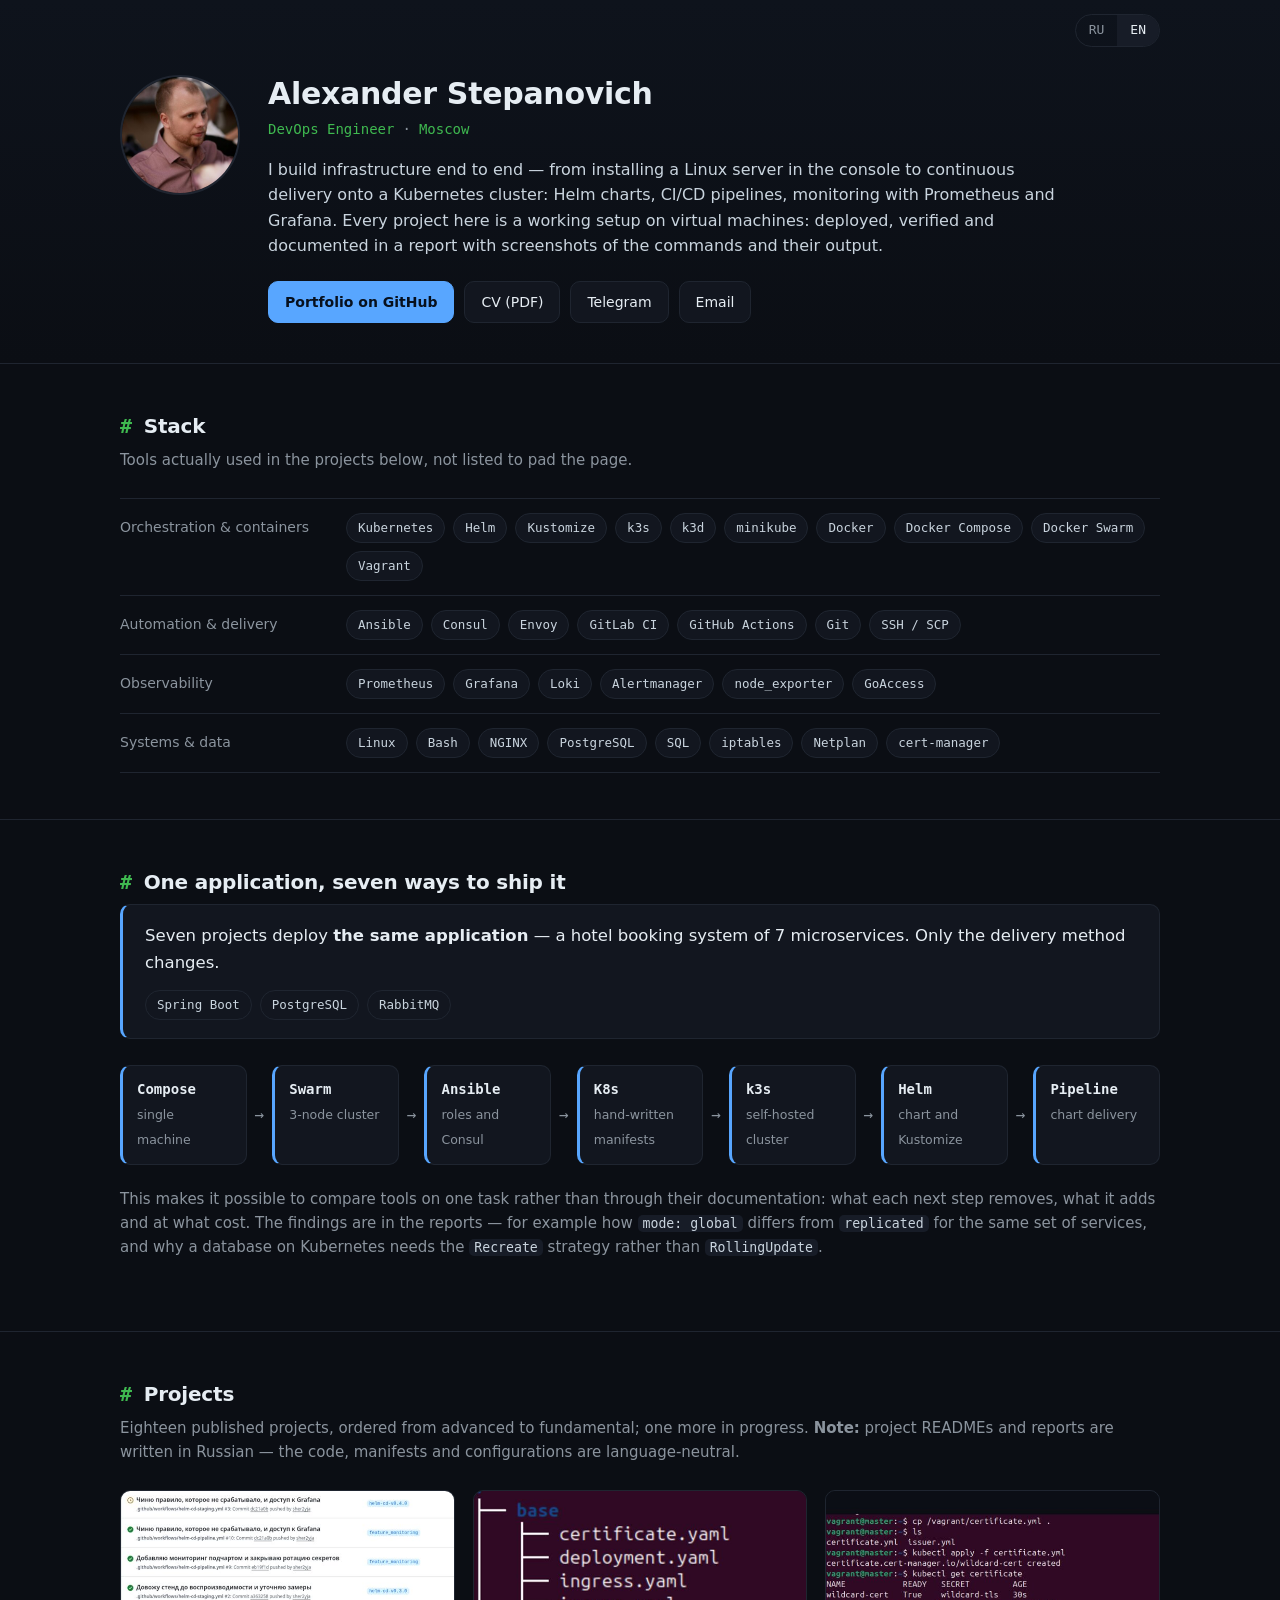
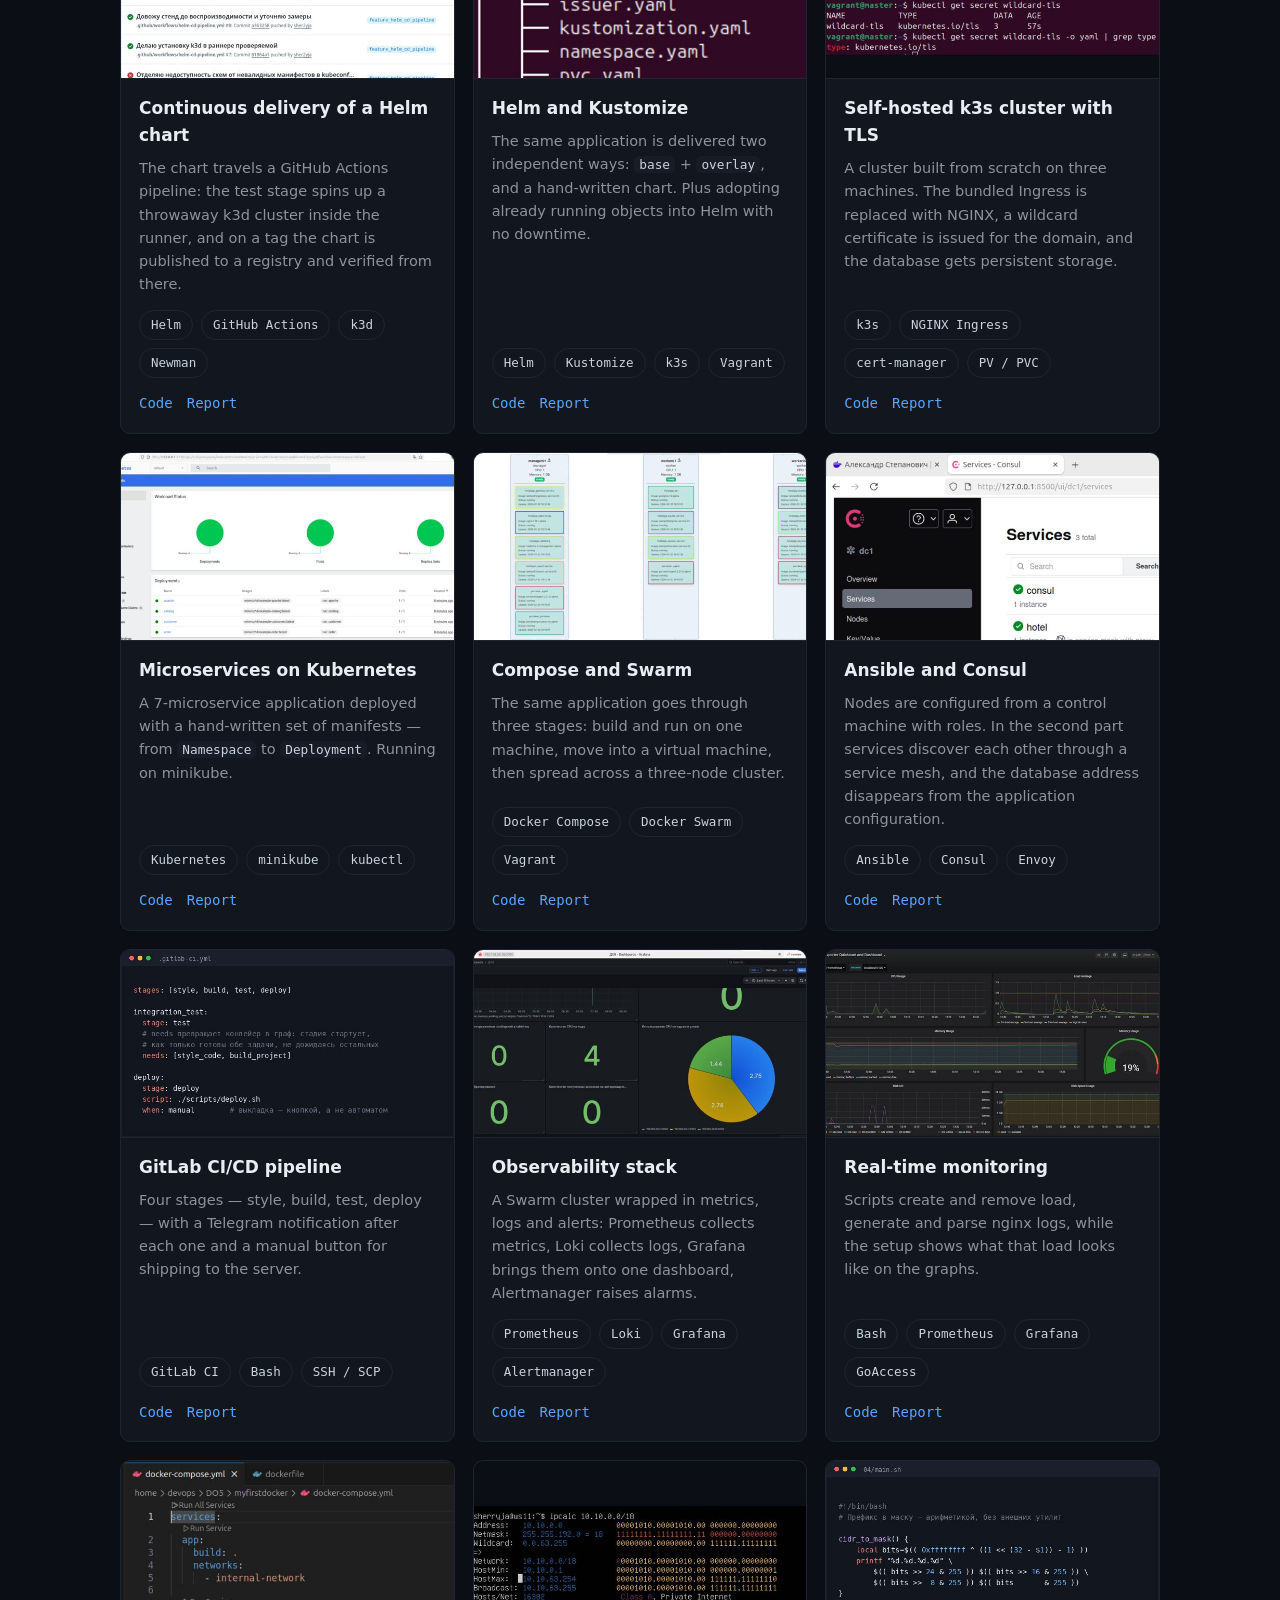
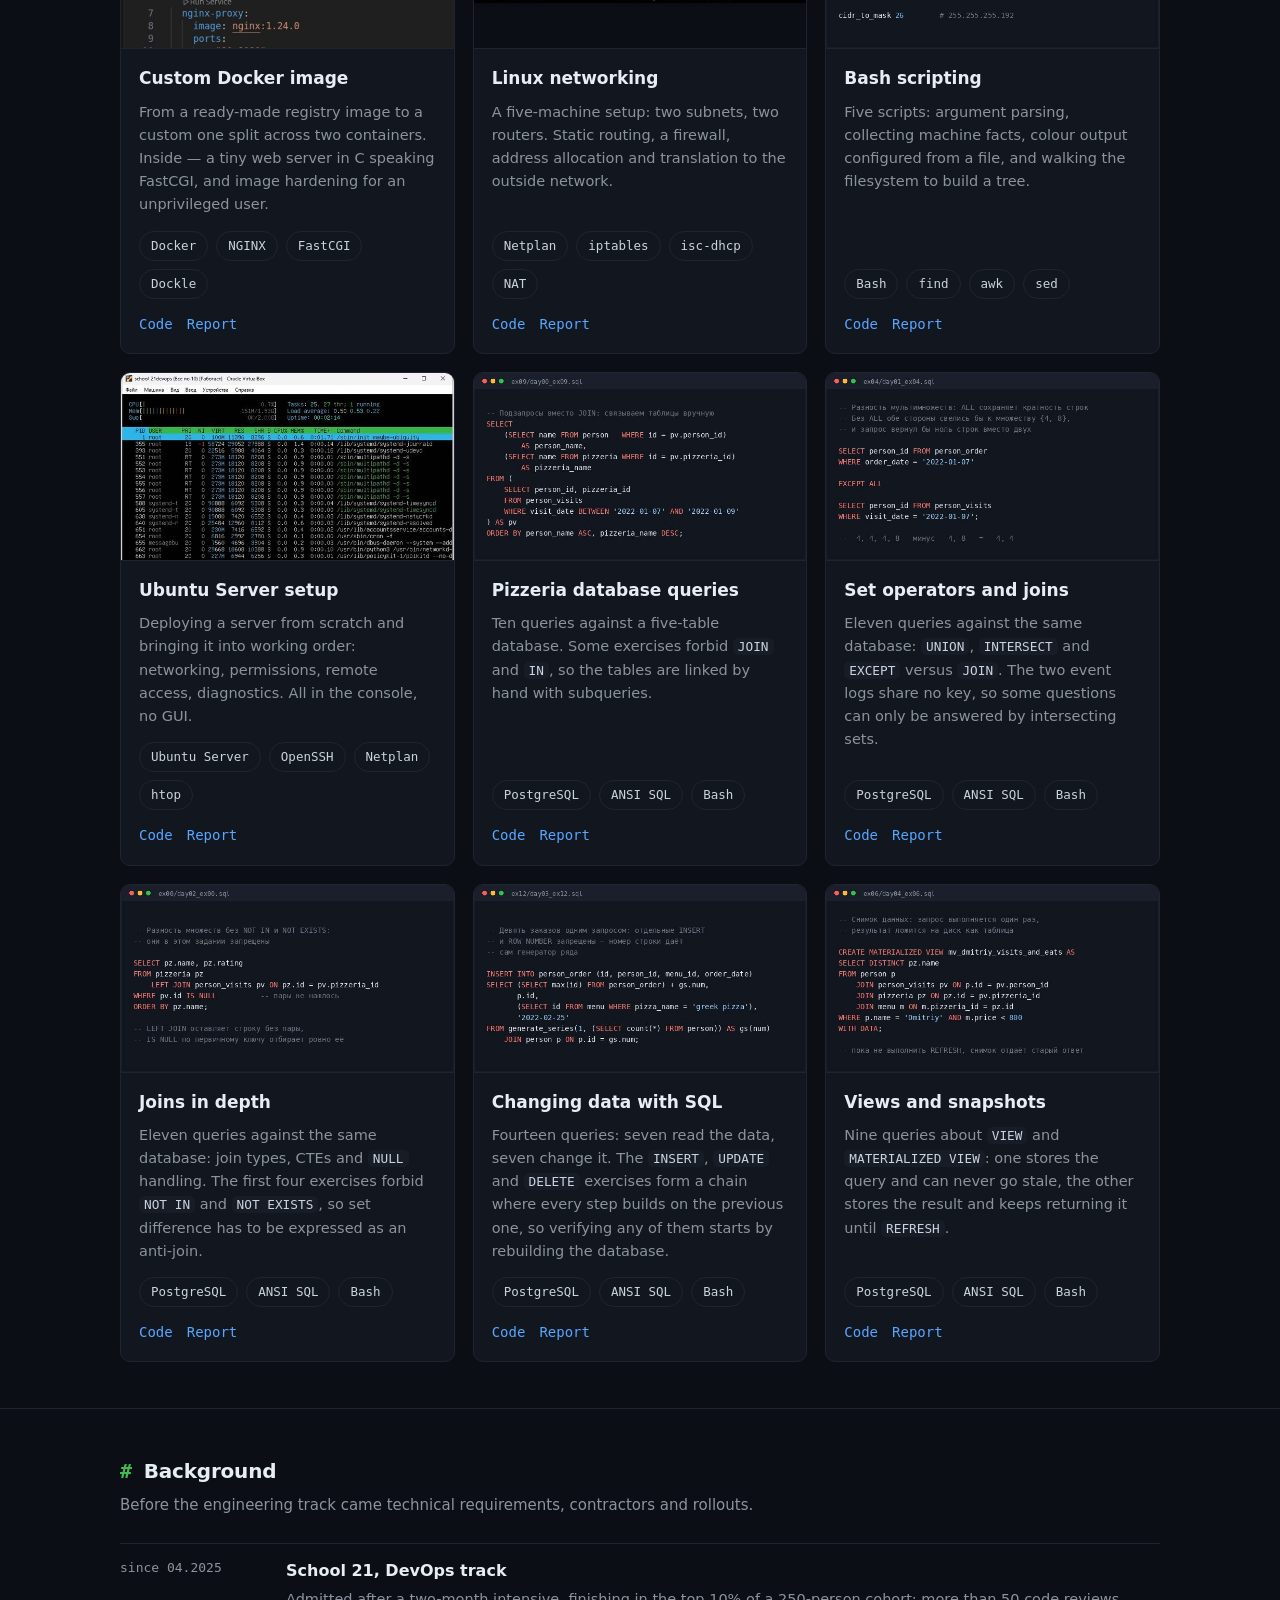
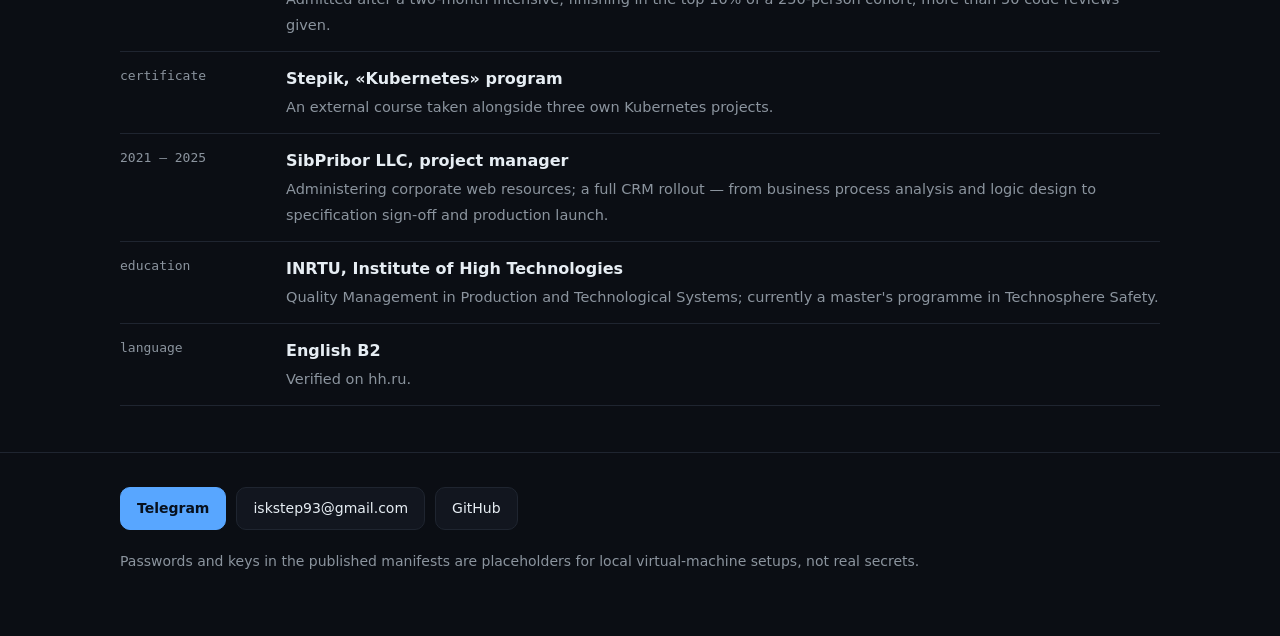
==== en/index.html @ 21ec024b "Привожу сайт в соответствие с портфолио: восемнадцатый проект и пересобранное резюме" ====
<!DOCTYPE html>
<html lang="en">
<head>
<meta charset="utf-8">
<meta name="viewport" content="width=device-width, initial-scale=1">
<title>Alexander Stepanovich — DevOps Engineer</title>
<meta name="description" content="DevOps portfolio: Kubernetes, Helm, Ansible, Docker, CI/CD and monitoring. Eighteen projects with reports and working configurations.">
<meta property="og:title" content="Alexander Stepanovich — DevOps Engineer">
<meta property="og:description" content="DevOps portfolio: Kubernetes, Helm, Ansible, Docker, CI/CD and monitoring.">
<meta property="og:image" content="https://sher2yja.github.io/assets/photo.jpg">
<meta property="og:url" content="https://sher2yja.github.io/en/">
<meta property="og:type" content="profile">
<link rel="icon" href="data:image/svg+xml,%3Csvg xmlns='http://www.w3.org/2000/svg' viewBox='0 0 32 32'%3E%3Crect width='32' height='32' rx='7' fill='%230b0e14'/%3E%3Ctext x='16' y='23' font-family='monospace' font-size='19' fill='%233fb950' text-anchor='middle'%3E%24%3C/text%3E%3C/svg%3E">
<link rel="stylesheet" href="../assets/style.css">
</head>
<body>

<header class="top">
  <div class="wrap">
    <div class="top-bar">
      <nav class="lang"><a href="../">RU</a><span class="on">EN</span></nav>
    </div>
    <div class="hero">
      <img class="avatar" src="../assets/photo.jpg" alt="Alexander Stepanovich" width="120" height="120">
      <div>
        <h1>Alexander Stepanovich</h1>
        <p class="role">DevOps Engineer<span class="dot">·</span>Moscow</p>
        <p class="lead">
          I build infrastructure end to end — from installing a Linux server
          in the console to continuous delivery onto a Kubernetes cluster: Helm
          charts, CI/CD pipelines, monitoring with Prometheus and Grafana. Every
          project here is a working setup on virtual machines: deployed, verified
          and documented in a report with screenshots of the commands and their output.
        </p>
        <div class="actions">
          <a class="btn btn-primary" href="https://github.com/sher2yja/portfolio">Portfolio on GitHub</a>
          <a class="btn" href="../assets/cv/Stepanovich_Alexander_CV.pdf">CV (PDF)</a>
          <a class="btn" href="https://t.me/Alexander_Stepanovich">Telegram</a>
          <a class="btn" href="mailto:iskstep93@gmail.com">Email</a>
        </div>
      </div>
    </div>
  </div>
</header>

<main>

<section id="stack">
  <div class="wrap">
    <h2>Stack</h2>
    <p class="sub">Tools actually used in the projects below, not listed to pad the page.</p>

    <div class="stack-row">
      <div class="stack-name">Orchestration &amp; containers</div>
      <div class="chips">
        <span class="chip">Kubernetes</span><span class="chip">Helm</span><span class="chip">Kustomize</span>
        <span class="chip">k3s</span><span class="chip">k3d</span><span class="chip">minikube</span><span class="chip">Docker</span>
        <span class="chip">Docker Compose</span><span class="chip">Docker Swarm</span><span class="chip">Vagrant</span>
      </div>
    </div>
    <div class="stack-row">
      <div class="stack-name">Automation &amp; delivery</div>
      <div class="chips">
        <span class="chip">Ansible</span><span class="chip">Consul</span><span class="chip">Envoy</span>
        <span class="chip">GitLab CI</span><span class="chip">GitHub Actions</span><span class="chip">Git</span><span class="chip">SSH / SCP</span>
      </div>
    </div>
    <div class="stack-row">
      <div class="stack-name">Observability</div>
      <div class="chips">
        <span class="chip">Prometheus</span><span class="chip">Grafana</span><span class="chip">Loki</span>
        <span class="chip">Alertmanager</span><span class="chip">node_exporter</span><span class="chip">GoAccess</span>
      </div>
    </div>
    <div class="stack-row">
      <div class="stack-name">Systems &amp; data</div>
      <div class="chips">
        <span class="chip">Linux</span><span class="chip">Bash</span><span class="chip">NGINX</span>
        <span class="chip">PostgreSQL</span><span class="chip">SQL</span><span class="chip">iptables</span>
        <span class="chip">Netplan</span><span class="chip">cert-manager</span>
      </div>
    </div>
  </div>
</section>

<section id="chain">
  <div class="wrap">
    <h2>One application, seven ways to ship it</h2>
    <div class="callout">
      <p>
        Seven projects deploy <strong>the same application</strong> — a hotel
        booking system of 7 microservices. Only the delivery method changes.
      </p>
      <div class="chips">
        <span class="chip">Spring Boot</span><span class="chip">PostgreSQL</span><span class="chip">RabbitMQ</span>
      </div>
    </div>

    <div class="chain">
      <div class="step"><b>Compose</b><span>single machine</span></div>
      <div class="arrow">→</div>
      <div class="step"><b>Swarm</b><span>3-node cluster</span></div>
      <div class="arrow">→</div>
      <div class="step"><b>Ansible</b><span>roles and Consul</span></div>
      <div class="arrow">→</div>
      <div class="step"><b>K8s</b><span>hand-written manifests</span></div>
      <div class="arrow">→</div>
      <div class="step"><b>k3s</b><span>self-hosted cluster</span></div>
      <div class="arrow">→</div>
      <div class="step"><b>Helm</b><span>chart and Kustomize</span></div>
      <div class="arrow">→</div>
      <div class="step"><b>Pipeline</b><span>chart delivery</span></div>
    </div>

    <p class="sub">
      This makes it possible to compare tools on one task rather than through
      their documentation: what each next step removes, what it adds and at what
      cost. The findings are in the reports — for example how <code>mode: global</code>
      differs from <code>replicated</code> for the same set of services, and why
      a database on Kubernetes needs the <code>Recreate</code> strategy rather
      than <code>RollingUpdate</code>.
    </p>
  </div>
</section>

<section id="projects">
  <div class="wrap">
    <h2>Projects</h2>
    <p class="sub">
      Eighteen published projects, ordered from advanced to fundamental; one more
      in progress. <strong>Note:</strong> project READMEs and reports are written
      in Russian — the code, manifests and configurations are language-neutral.
    </p>

    <div class="grid">

      <article class="card">
        <img src="../assets/covers/helm-cd-pipeline.jpg" alt="Pipeline runs in GitHub Actions" loading="lazy" width="640" height="360">
        <div class="card-body">
          <h3>Continuous delivery of a Helm chart</h3>
          <p>The chart travels a GitHub Actions pipeline: the test stage spins up a throwaway k3d cluster inside the runner, and on a tag the chart is published to a registry and verified from there.</p>
          <div class="chips"><span class="chip">Helm</span><span class="chip">GitHub Actions</span><span class="chip">k3d</span><span class="chip">Newman</span></div>
          <div class="links">
            <a href="https://github.com/sher2yja/portfolio/tree/main/devops_projects/helm-cd-pipeline">Code</a>
            <a href="https://github.com/sher2yja/portfolio/blob/main/devops_projects/helm-cd-pipeline/main_report.md">Report</a>
          </div>
        </div>
      </article>

      <article class="card">
        <img src="../assets/covers/helm-kustomize-deploy.jpg" alt="Manifest tree of base and overlays" loading="lazy" width="640" height="360">
        <div class="card-body">
          <h3>Helm and Kustomize</h3>
          <p>The same application is delivered two independent ways: <code>base</code> + <code>overlay</code>, and a hand-written chart. Plus adopting already running objects into Helm with no downtime.</p>
          <div class="chips"><span class="chip">Helm</span><span class="chip">Kustomize</span><span class="chip">k3s</span><span class="chip">Vagrant</span></div>
          <div class="links">
            <a href="https://github.com/sher2yja/portfolio/tree/main/devops_projects/helm-kustomize-deploy">Code</a>
            <a href="https://github.com/sher2yja/portfolio/blob/main/devops_projects/helm-kustomize-deploy/main_report.md">Report</a>
          </div>
        </div>
      </article>

      <article class="card">
        <img src="../assets/covers/k3s-cluster-tls.jpg" alt="Issuing a wildcard certificate with cert-manager" loading="lazy" width="640" height="360">
        <div class="card-body">
          <h3>Self-hosted k3s cluster with TLS</h3>
          <p>A cluster built from scratch on three machines. The bundled Ingress is replaced with NGINX, a wildcard certificate is issued for the domain, and the database gets persistent storage.</p>
          <div class="chips"><span class="chip">k3s</span><span class="chip">NGINX Ingress</span><span class="chip">cert-manager</span><span class="chip">PV / PVC</span></div>
          <div class="links">
            <a href="https://github.com/sher2yja/portfolio/tree/main/devops_projects/k3s-cluster-tls">Code</a>
            <a href="https://github.com/sher2yja/portfolio/blob/main/devops_projects/k3s-cluster-tls/main_report.md">Report</a>
          </div>
        </div>
      </article>

      <article class="card">
        <img src="../assets/covers/k8s-microservices.jpg" alt="Kubernetes dashboard with deployments and pods" loading="lazy" width="640" height="360">
        <div class="card-body">
          <h3>Microservices on Kubernetes</h3>
          <p>A 7-microservice application deployed with a hand-written set of manifests — from <code>Namespace</code> to <code>Deployment</code>. Running on minikube.</p>
          <div class="chips"><span class="chip">Kubernetes</span><span class="chip">minikube</span><span class="chip">kubectl</span></div>
          <div class="links">
            <a href="https://github.com/sher2yja/portfolio/tree/main/devops_projects/k8s-microservices">Code</a>
            <a href="https://github.com/sher2yja/portfolio/blob/main/devops_projects/k8s-microservices/main_report.md">Report</a>
          </div>
        </div>
      </article>

      <article class="card">
        <img src="../assets/covers/swarm-orchestration.jpg" alt="Services spread across Swarm cluster nodes" loading="lazy" width="640" height="360">
        <div class="card-body">
          <h3>Compose and Swarm</h3>
          <p>The same application goes through three stages: build and run on one machine, move into a virtual machine, then spread across a three-node cluster.</p>
          <div class="chips"><span class="chip">Docker Compose</span><span class="chip">Docker Swarm</span><span class="chip">Vagrant</span></div>
          <div class="links">
            <a href="https://github.com/sher2yja/portfolio/tree/main/devops_projects/swarm-orchestration">Code</a>
            <a href="https://github.com/sher2yja/portfolio/blob/main/devops_projects/swarm-orchestration/main_report.md">Report</a>
          </div>
        </div>
      </article>

      <article class="card">
        <img src="../assets/covers/ansible-consul-iac.jpg" alt="Service list in the Consul UI" loading="lazy" width="640" height="360">
        <div class="card-body">
          <h3>Ansible and Consul</h3>
          <p>Nodes are configured from a control machine with roles. In the second part services discover each other through a service mesh, and the database address disappears from the application configuration.</p>
          <div class="chips"><span class="chip">Ansible</span><span class="chip">Consul</span><span class="chip">Envoy</span></div>
          <div class="links">
            <a href="https://github.com/sher2yja/portfolio/tree/main/devops_projects/ansible-consul-iac">Code</a>
            <a href="https://github.com/sher2yja/portfolio/blob/main/devops_projects/ansible-consul-iac/main_report.md">Report</a>
          </div>
        </div>
      </article>

      <article class="card">
        <img src="../assets/covers/gitlab-cicd-pipeline.jpg" alt="Fragment of .gitlab-ci.yml: stages, needs and manual deploy" loading="lazy" width="640" height="360">
        <div class="card-body">
          <h3>GitLab CI/CD pipeline</h3>
          <p>Four stages — style, build, test, deploy — with a Telegram notification after each one and a manual button for shipping to the server.</p>
          <div class="chips"><span class="chip">GitLab CI</span><span class="chip">Bash</span><span class="chip">SSH / SCP</span></div>
          <div class="links">
            <a href="https://github.com/sher2yja/portfolio/tree/main/devops_projects/gitlab-cicd-pipeline">Code</a>
            <a href="https://github.com/sher2yja/portfolio/blob/main/devops_projects/gitlab-cicd-pipeline/main_report.md">Report</a>
          </div>
        </div>
      </article>

      <article class="card">
        <img src="../assets/covers/observability-stack.jpg" alt="Grafana dashboard with cluster metrics" loading="lazy" width="640" height="360">
        <div class="card-body">
          <h3>Observability stack</h3>
          <p>A Swarm cluster wrapped in metrics, logs and alerts: Prometheus collects metrics, Loki collects logs, Grafana brings them onto one dashboard, Alertmanager raises alarms.</p>
          <div class="chips"><span class="chip">Prometheus</span><span class="chip">Loki</span><span class="chip">Grafana</span><span class="chip">Alertmanager</span></div>
          <div class="links">
            <a href="https://github.com/sher2yja/portfolio/tree/main/devops_projects/observability-stack">Code</a>
            <a href="https://github.com/sher2yja/portfolio/blob/main/devops_projects/observability-stack/main_report.md">Report</a>
          </div>
        </div>
      </article>

      <article class="card">
        <img src="../assets/covers/log-analytics-monitoring.jpg" alt="Load graphs on a node exporter dashboard" loading="lazy" width="640" height="360">
        <div class="card-body">
          <h3>Real-time monitoring</h3>
          <p>Scripts create and remove load, generate and parse nginx logs, while the setup shows what that load looks like on the graphs.</p>
          <div class="chips"><span class="chip">Bash</span><span class="chip">Prometheus</span><span class="chip">Grafana</span><span class="chip">GoAccess</span></div>
          <div class="links">
            <a href="https://github.com/sher2yja/portfolio/tree/main/devops_projects/log-analytics-monitoring">Code</a>
            <a href="https://github.com/sher2yja/portfolio/blob/main/devops_projects/log-analytics-monitoring/main_report.md">Report</a>
          </div>
        </div>
      </article>

      <article class="card">
        <img src="../assets/covers/docker-nginx-fastcgi.jpg" alt="Custom images in docker images" loading="lazy" width="640" height="360">
        <div class="card-body">
          <h3>Custom Docker image</h3>
          <p>From a ready-made registry image to a custom one split across two containers. Inside — a tiny web server in C speaking FastCGI, and image hardening for an unprivileged user.</p>
          <div class="chips"><span class="chip">Docker</span><span class="chip">NGINX</span><span class="chip">FastCGI</span><span class="chip">Dockle</span></div>
          <div class="links">
            <a href="https://github.com/sher2yja/portfolio/tree/main/devops_projects/docker-nginx-fastcgi">Code</a>
            <a href="https://github.com/sher2yja/portfolio/blob/main/devops_projects/docker-nginx-fastcgi/main_report.md">Report</a>
          </div>
        </div>
      </article>

      <article class="card">
        <img src="../assets/covers/network-infrastructure.jpg" alt="Subnet breakdown with ipcalc" loading="lazy" width="640" height="360">
        <div class="card-body">
          <h3>Linux networking</h3>
          <p>A five-machine setup: two subnets, two routers. Static routing, a firewall, address allocation and translation to the outside network.</p>
          <div class="chips"><span class="chip">Netplan</span><span class="chip">iptables</span><span class="chip">isc-dhcp</span><span class="chip">NAT</span></div>
          <div class="links">
            <a href="https://github.com/sher2yja/portfolio/tree/main/devops_projects/network-infrastructure">Code</a>
            <a href="https://github.com/sher2yja/portfolio/blob/main/devops_projects/network-infrastructure/main_report.md">Report</a>
          </div>
        </div>
      </article>

      <article class="card">
        <img src="../assets/covers/sys-monitor-scripts.jpg" alt="Bash function converting a prefix into a netmask" loading="lazy" width="640" height="360">
        <div class="card-body">
          <h3>Bash scripting</h3>
          <p>Five scripts: argument parsing, collecting machine facts, colour output configured from a file, and walking the filesystem to build a tree.</p>
          <div class="chips"><span class="chip">Bash</span><span class="chip">find</span><span class="chip">awk</span><span class="chip">sed</span></div>
          <div class="links">
            <a href="https://github.com/sher2yja/portfolio/tree/main/devops_projects/sys-monitor-scripts">Code</a>
            <a href="https://github.com/sher2yja/portfolio/blob/main/devops_projects/sys-monitor-scripts/main_report.md">Report</a>
          </div>
        </div>
      </article>

      <article class="card">
        <img src="../assets/covers/linux-core-setup.jpg" alt="Server processes in htop" loading="lazy" width="640" height="360">
        <div class="card-body">
          <h3>Ubuntu Server setup</h3>
          <p>Deploying a server from scratch and bringing it into working order: networking, permissions, remote access, diagnostics. All in the console, no GUI.</p>
          <div class="chips"><span class="chip">Ubuntu Server</span><span class="chip">OpenSSH</span><span class="chip">Netplan</span><span class="chip">htop</span></div>
          <div class="links">
            <a href="https://github.com/sher2yja/portfolio/tree/main/devops_projects/linux-core-setup">Code</a>
            <a href="https://github.com/sher2yja/portfolio/blob/main/devops_projects/linux-core-setup/main_report.md">Report</a>
          </div>
        </div>
      </article>

      <article class="card">
        <img src="../assets/covers/pizzeria-sql-basics.jpg" alt="Query with subqueries in SELECT and FROM" loading="lazy" width="640" height="360">
        <div class="card-body">
          <h3>Pizzeria database queries</h3>
          <p>Ten queries against a five-table database. Some exercises forbid <code>JOIN</code> and <code>IN</code>, so the tables are linked by hand with subqueries.</p>
          <div class="chips"><span class="chip">PostgreSQL</span><span class="chip">ANSI SQL</span><span class="chip">Bash</span></div>
          <div class="links">
            <a href="https://github.com/sher2yja/portfolio/tree/main/sql_projects/pizzeria-sql-basics">Code</a>
            <a href="https://github.com/sher2yja/portfolio/blob/main/sql_projects/pizzeria-sql-basics/main_report.md">Report</a>
          </div>
        </div>
      </article>

      <article class="card">
        <img src="../assets/covers/pizzeria-sql-sets.jpg" alt="Multiset difference with EXCEPT ALL" loading="lazy" width="640" height="360">
        <div class="card-body">
          <h3>Set operators and joins</h3>
          <p>Eleven queries against the same database: <code>UNION</code>, <code>INTERSECT</code> and <code>EXCEPT</code> versus <code>JOIN</code>. The two event logs share no key, so some questions can only be answered by intersecting sets.</p>
          <div class="chips"><span class="chip">PostgreSQL</span><span class="chip">ANSI SQL</span><span class="chip">Bash</span></div>
          <div class="links">
            <a href="https://github.com/sher2yja/portfolio/tree/main/sql_projects/pizzeria-sql-sets">Code</a>
            <a href="https://github.com/sher2yja/portfolio/blob/main/sql_projects/pizzeria-sql-sets/main_report.md">Report</a>
          </div>
        </div>
      </article>

      <article class="card">
        <img src="../assets/covers/pizzeria-sql-joins.jpg" alt="Anti-join: set difference without NOT IN" loading="lazy" width="640" height="360">
        <div class="card-body">
          <h3>Joins in depth</h3>
          <p>Eleven queries against the same database: join types, CTEs and <code>NULL</code> handling. The first four exercises forbid <code>NOT IN</code> and <code>NOT EXISTS</code>, so set difference has to be expressed as an anti-join.</p>
          <div class="chips"><span class="chip">PostgreSQL</span><span class="chip">ANSI SQL</span><span class="chip">Bash</span></div>
          <div class="links">
            <a href="https://github.com/sher2yja/portfolio/tree/main/sql_projects/pizzeria-sql-joins">Code</a>
            <a href="https://github.com/sher2yja/portfolio/blob/main/sql_projects/pizzeria-sql-joins/main_report.md">Report</a>
          </div>
        </div>
      </article>

      <article class="card">
        <img src="../assets/covers/pizzeria-sql-dml.jpg" alt="INSERT-SELECT with generate_series instead of nine inserts" loading="lazy" width="640" height="360">
        <div class="card-body">
          <h3>Changing data with SQL</h3>
          <p>Fourteen queries: seven read the data, seven change it. The <code>INSERT</code>, <code>UPDATE</code> and <code>DELETE</code> exercises form a chain where every step builds on the previous one, so verifying any of them starts by rebuilding the database.</p>
          <div class="chips"><span class="chip">PostgreSQL</span><span class="chip">ANSI SQL</span><span class="chip">Bash</span></div>
          <div class="links">
            <a href="https://github.com/sher2yja/portfolio/tree/main/sql_projects/pizzeria-sql-dml">Code</a>
            <a href="https://github.com/sher2yja/portfolio/blob/main/sql_projects/pizzeria-sql-dml/main_report.md">Report</a>
          </div>
        </div>
      </article>

      <article class="card">
        <img src="../assets/covers/pizzeria-sql-views.jpg" alt="Materialized view: a snapshot stored on disk" loading="lazy" width="640" height="360">
        <div class="card-body">
          <h3>Views and snapshots</h3>
          <p>Nine queries about <code>VIEW</code> and <code>MATERIALIZED VIEW</code>: one stores the query and can never go stale, the other stores the result and keeps returning it until <code>REFRESH</code>.</p>
          <div class="chips"><span class="chip">PostgreSQL</span><span class="chip">ANSI SQL</span><span class="chip">Bash</span></div>
          <div class="links">
            <a href="https://github.com/sher2yja/portfolio/tree/main/sql_projects/pizzeria-sql-views">Code</a>
            <a href="https://github.com/sher2yja/portfolio/blob/main/sql_projects/pizzeria-sql-views/main_report.md">Report</a>
          </div>
        </div>
      </article>

    </div>
  </div>
</section>

<section id="background">
  <div class="wrap">
    <h2>Background</h2>
    <p class="sub">Before the engineering track came technical requirements, contractors and rollouts.</p>

    <ul class="facts">
      <li>
        <span class="when">since 04.2025</span>
        <span><b>School 21, DevOps track</b><span class="what">Admitted after a two-month intensive, finishing in the top 10% of a 250-person cohort; more than 50 code reviews given.</span></span>
      </li>
      <li>
        <span class="when">certificate</span>
        <span><b>Stepik, «Kubernetes» program</b><span class="what">An external course taken alongside three own Kubernetes projects.</span></span>
      </li>
      <li>
        <span class="when">2021 — 2025</span>
        <span><b>SibPribor LLC, project manager</b><span class="what">Administering corporate web resources; a full CRM rollout — from business process analysis and logic design to specification sign-off and production launch.</span></span>
      </li>
      <li>
        <span class="when">education</span>
        <span><b>INRTU, Institute of High Technologies</b><span class="what">Quality Management in Production and Technological Systems; currently a master's programme in Technosphere Safety.</span></span>
      </li>
      <li>
        <span class="when">language</span>
        <span><b>English B2</b><span class="what">Verified on hh.ru.</span></span>
      </li>
    </ul>
  </div>
</section>

</main>

<footer>
  <div class="wrap">
    <div class="actions">
      <a class="btn btn-primary" href="https://t.me/Alexander_Stepanovich">Telegram</a>
      <a class="btn" href="mailto:iskstep93@gmail.com">iskstep93@gmail.com</a>
      <a class="btn" href="https://github.com/sher2yja">GitHub</a>
    </div>
    <p>
      Passwords and keys in the published manifests are placeholders for local
      virtual-machine setups, not real secrets.
    </p>
  </div>
</footer>

</body>
</html>
---- assets/style.css ----
/* Портфолио DevOps — тёмная тема, без внешних зависимостей.
   Шрифты только системные, иконки — символы, бейджи — свои .chip. */

:root {
  --bg:        #0b0e14;
  --surface:   #12161f;
  --surface-2: #171c27;
  --border:    #1f2530;
  --text:      #e6edf3;
  --muted:     #8b949e;
  --accent:    #58a6ff;
  --mono-acc:  #3fb950;

  --sans: system-ui, -apple-system, "Segoe UI", Roboto, "Helvetica Neue", sans-serif;
  --mono: ui-monospace, SFMono-Regular, Menlo, Consolas, "DejaVu Sans Mono", monospace;

  --radius: 10px;
  --wrap: 1080px;
}

* { box-sizing: border-box; }

html { scroll-behavior: smooth; }

body {
  margin: 0;
  background: var(--bg);
  color: var(--text);
  font: 16px/1.6 var(--sans);
  -webkit-text-size-adjust: 100%;
}

a { color: var(--accent); text-decoration: none; }
a:hover { text-decoration: underline; }

code {
  font-family: var(--mono);
  font-size: 0.88em;
  padding: 1px 5px;
  border-radius: 5px;
  background: var(--surface-2);
  color: #c9d4de;
}

.wrap {
  max-width: var(--wrap);
  margin: 0 auto;
  padding: 0 20px;
}

/* ---------- шапка ---------- */

.top {
  border-bottom: 1px solid var(--border);
  background: linear-gradient(180deg, #0e131c 0%, var(--bg) 100%);
}

.top-bar {
  display: flex;
  justify-content: flex-end;
  padding: 14px 0 0;
}

.lang {
  display: inline-flex;
  border: 1px solid var(--border);
  border-radius: 999px;
  overflow: hidden;
  font-size: 13px;
  font-family: var(--mono);
}

.lang a, .lang span {
  padding: 5px 13px;
  color: var(--muted);
}

.lang .on {
  background: var(--surface-2);
  color: var(--text);
}

.hero {
  display: flex;
  gap: 28px;
  align-items: flex-start;
  padding: 28px 0 40px;
}

.avatar {
  width: 120px;
  height: 120px;
  border-radius: 50%;
  border: 2px solid var(--border);
  flex-shrink: 0;
}

.hero h1 {
  margin: 0 0 6px;
  font-size: 30px;
  line-height: 1.25;
  letter-spacing: -0.01em;
}

.role {
  margin: 0 0 16px;
  color: var(--mono-acc);
  font-family: var(--mono);
  font-size: 14px;
}

.role .dot { color: var(--muted); margin: 0 8px; }

/* 80ch: на 62ch абзац кончался заметно левее ряда кнопок под ним и выглядел
   недописанным. Ширина текстовой колонки шапки — около 110ch, так что 80
   заполняет её без ущерба читаемости. */
.lead {
  margin: 0 0 22px;
  max-width: 80ch;
  color: #c9d4de;
}

.actions {
  display: flex;
  flex-wrap: wrap;
  gap: 10px;
}

.btn {
  display: inline-block;
  padding: 9px 16px;
  border: 1px solid var(--border);
  border-radius: var(--radius);
  background: var(--surface);
  color: var(--text);
  font-size: 14px;
}

.btn:hover { border-color: var(--accent); text-decoration: none; }

.btn-primary {
  background: var(--accent);
  border-color: var(--accent);
  color: #07101d;
  font-weight: 600;
}

.btn-primary:hover { filter: brightness(1.1); }

/* ---------- секции ---------- */

section { padding: 46px 0; border-bottom: 1px solid var(--border); }

section h2 {
  margin: 0 0 6px;
  font-size: 20px;
  letter-spacing: -0.01em;
}

section h2::before {
  content: "# ";
  color: var(--mono-acc);
  font-family: var(--mono);
}

/* Ширину задаёт колонка .wrap, своего лимита нет. Любая мера уже неё обрывала
   абзац на середине, тогда как чипы, карточки и таблицы под ним идут во всю
   ширину — текст выглядел недописанным. Предел строки тут ~137 символов. */
.sub {
  margin: 0 0 26px;
  color: var(--muted);
  font-size: 15px;
}

/* ---------- стек ---------- */

.stack-row {
  display: grid;
  grid-template-columns: 210px 1fr;
  gap: 16px;
  padding: 14px 0;
  border-top: 1px solid var(--border);
  align-items: baseline;
}

.stack-row:last-child { border-bottom: 1px solid var(--border); }

.stack-name { color: var(--muted); font-size: 14px; }

.chips { display: flex; flex-wrap: wrap; gap: 8px; }

.chip {
  display: inline-block;
  padding: 4px 11px;
  border: 1px solid var(--border);
  border-radius: 999px;
  background: var(--surface);
  color: #c9d4de;
  font-family: var(--mono);
  font-size: 12.5px;
  white-space: nowrap;
}

/* ---------- врезка ---------- */

.callout {
  margin: 0 0 26px;
  padding: 18px 22px;
  border: 1px solid var(--border);
  border-left: 3px solid var(--accent);
  border-radius: var(--radius);
  background: var(--surface);
}

/* Без лимита: первое предложение — 102 символа, внутрь врезки помещается
   около 120, так что оно встаёт целиком в одну строку. */
.callout p {
  margin: 0 0 14px;
  font-size: 16.5px;
}

.callout strong { color: var(--text); }

.callout .chips { margin: 0; }

/* ---------- цепочка доставки ---------- */

.chain {
  display: flex;
  flex-wrap: wrap;
  align-items: stretch;
  gap: 8px;
  margin-bottom: 22px;
}

/* 110px, а не 130: звеньев стало семь. Перенос в flex-wrap считается по
   flex-basis, а не по фактическому содержимому — 7x130 плюс шесть стрелок и
   двенадцать зазоров давало 1078 px при 1040 px колонки, и последнее звено
   уезжало на вторую строку одно, растягиваясь во всю ширину. */
.step {
  flex: 1 1 110px;
  padding: 12px 14px;
  border: 1px solid var(--border);
  border-left: 3px solid var(--accent);
  border-radius: var(--radius);
  background: var(--surface);
}

.step b { display: block; font-family: var(--mono); font-size: 14px; }
.step span { color: var(--muted); font-size: 12.5px; }

.arrow {
  align-self: center;
  color: var(--muted);
  font-family: var(--mono);
}

/* ---------- карточки проектов ---------- */

.grid {
  display: grid;
  grid-template-columns: repeat(auto-fit, minmax(300px, 1fr));
  gap: 18px;
}

.card {
  display: flex;
  flex-direction: column;
  border: 1px solid var(--border);
  border-radius: var(--radius);
  background: var(--surface);
  overflow: hidden;
}

.card:hover { border-color: #2b3444; }

/* Все обложки ровно 640x360, поэтому пропорцию задаёт само изображение.
   С aspect-ratio + object-fit: cover контейнер оказывался выше 16:9
   и обрезал обложки по краям. */
.card img {
  width: 100%;
  height: auto;
  display: block;
  border-bottom: 1px solid var(--border);
  background: var(--bg);
}

.card-body { padding: 16px 18px 18px; display: flex; flex-direction: column; flex: 1; }

.card h3 { margin: 0 0 8px; font-size: 17px; }

.card p { margin: 0 0 14px; color: var(--muted); font-size: 14.5px; flex: 1; }

.card .chips { margin-bottom: 14px; }

.links { display: flex; gap: 14px; font-size: 14px; font-family: var(--mono); }

/* ---------- опыт ---------- */

.facts { list-style: none; margin: 0; padding: 0; }

.facts li {
  padding: 14px 0;
  border-top: 1px solid var(--border);
  display: grid;
  grid-template-columns: 150px 1fr;
  gap: 16px;
}

.facts li:last-child { border-bottom: 1px solid var(--border); }

.facts .when { color: var(--muted); font-family: var(--mono); font-size: 13px; }

.facts b { display: block; margin-bottom: 2px; }

.facts span.what { color: var(--muted); font-size: 14.5px; }

/* ---------- подвал ---------- */

footer { padding: 34px 0 50px; color: var(--muted); font-size: 14px; }

footer .actions { margin-bottom: 20px; }

/* ---------- узкий экран ---------- */

@media (max-width: 640px) {
  .hero { flex-direction: column; gap: 18px; padding-bottom: 30px; }
  .avatar { width: 92px; height: 92px; }
  .hero h1 { font-size: 25px; }
  .stack-row { grid-template-columns: 1fr; gap: 8px; }
  .callout { padding: 14px 16px; }
  .facts li { grid-template-columns: 1fr; gap: 4px; }
  .arrow { display: none; }
  section { padding: 34px 0; }
}
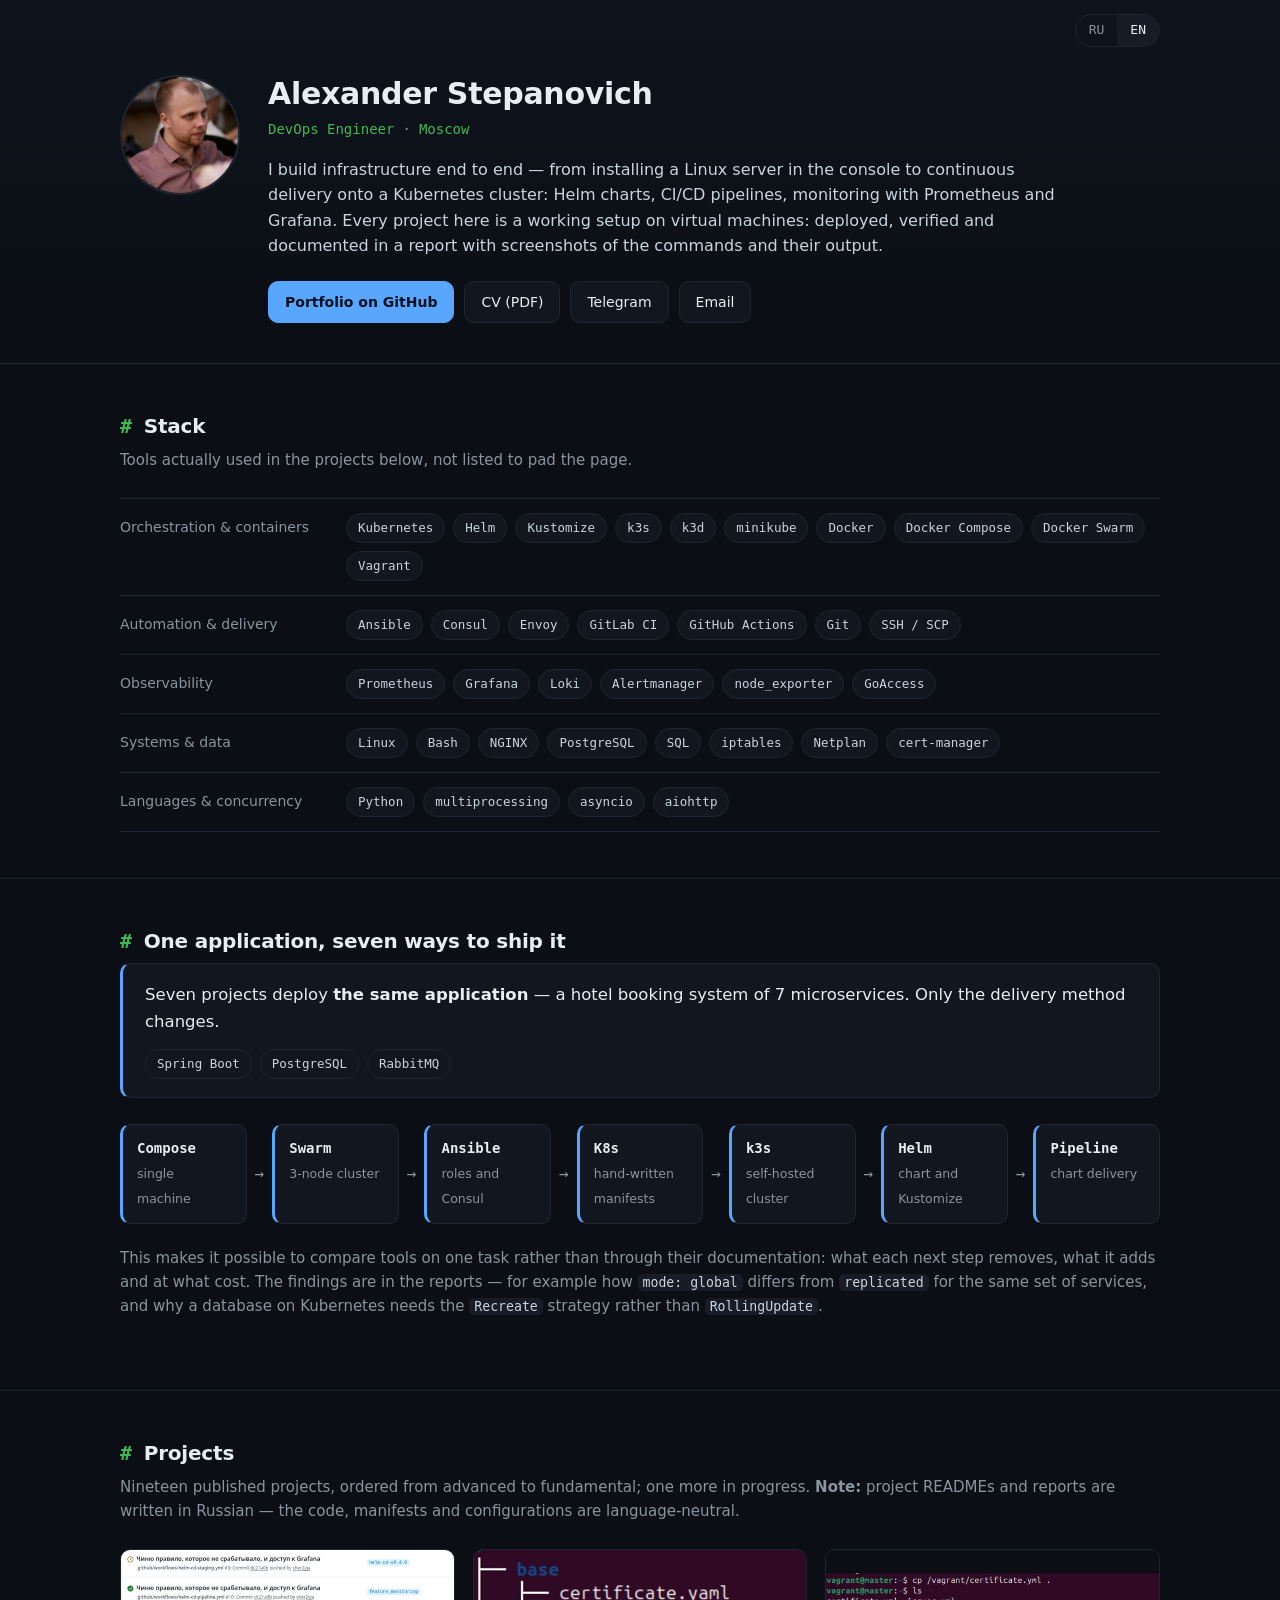
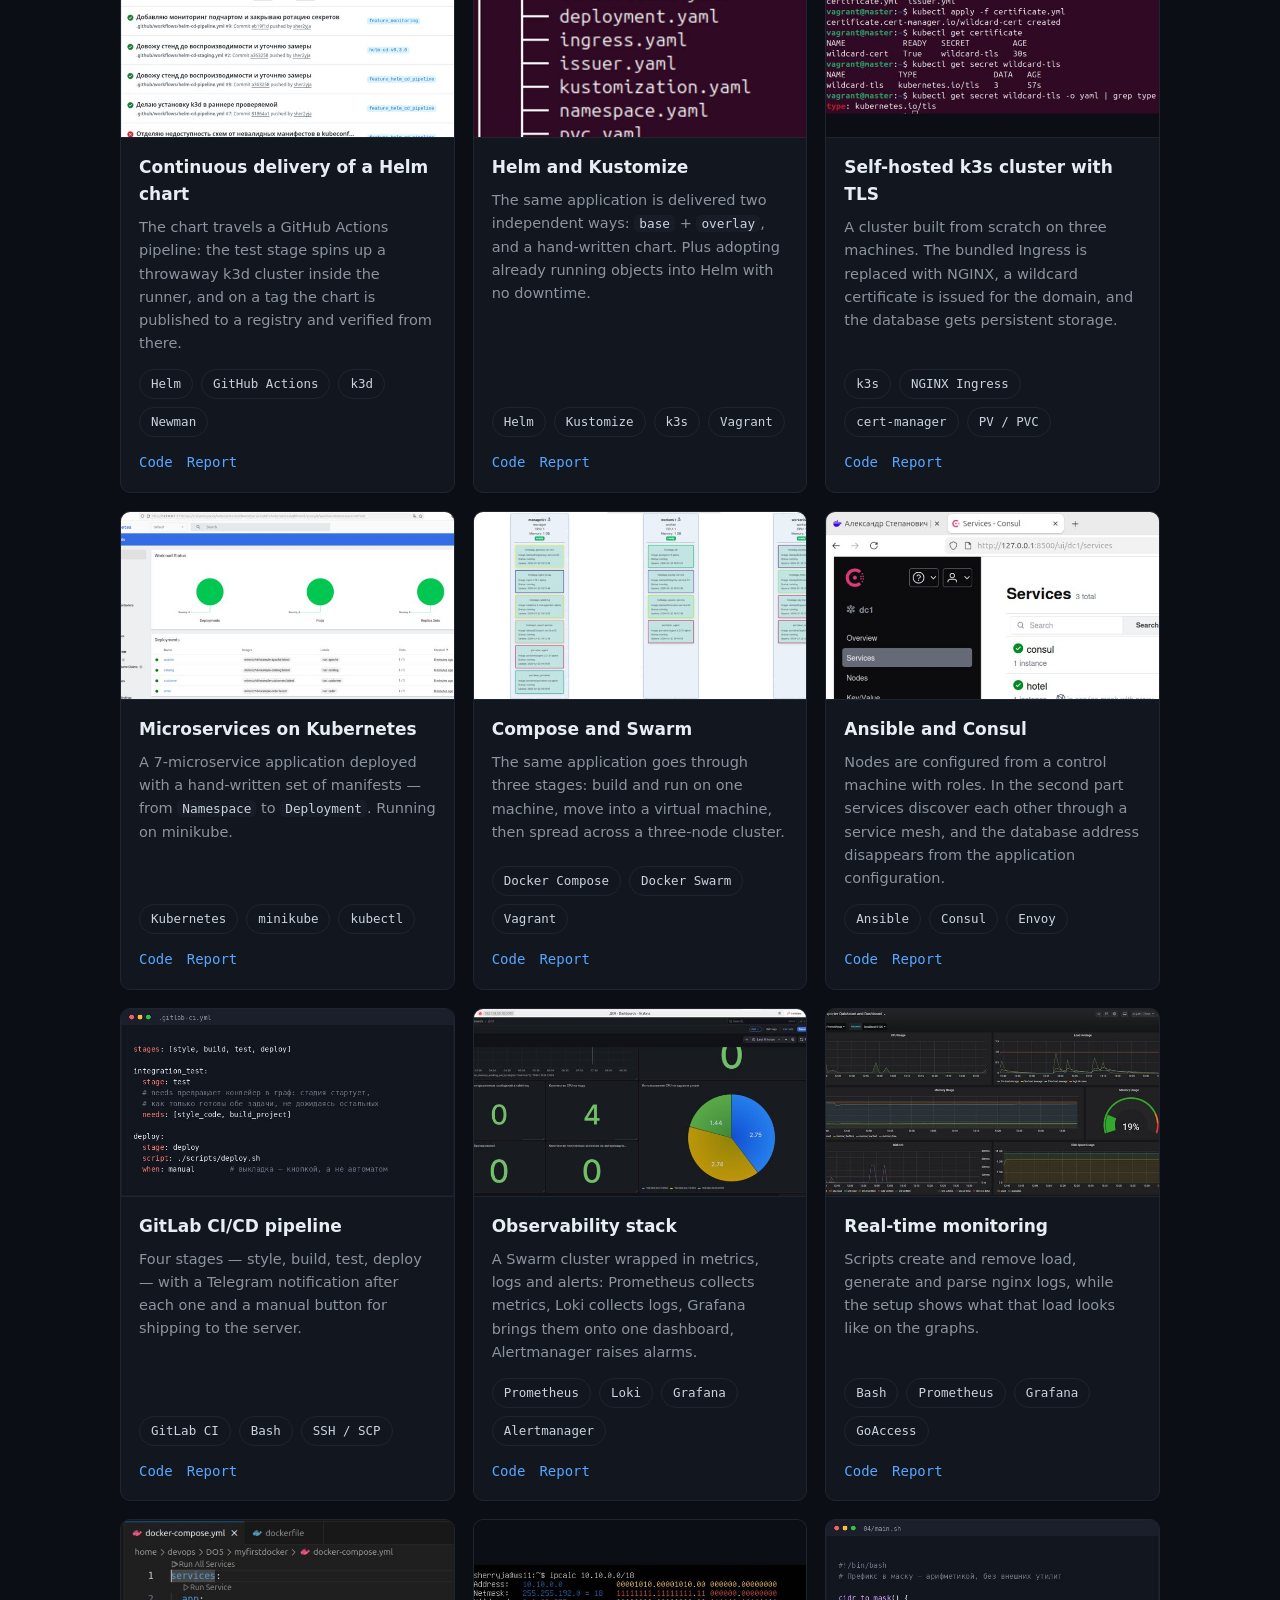
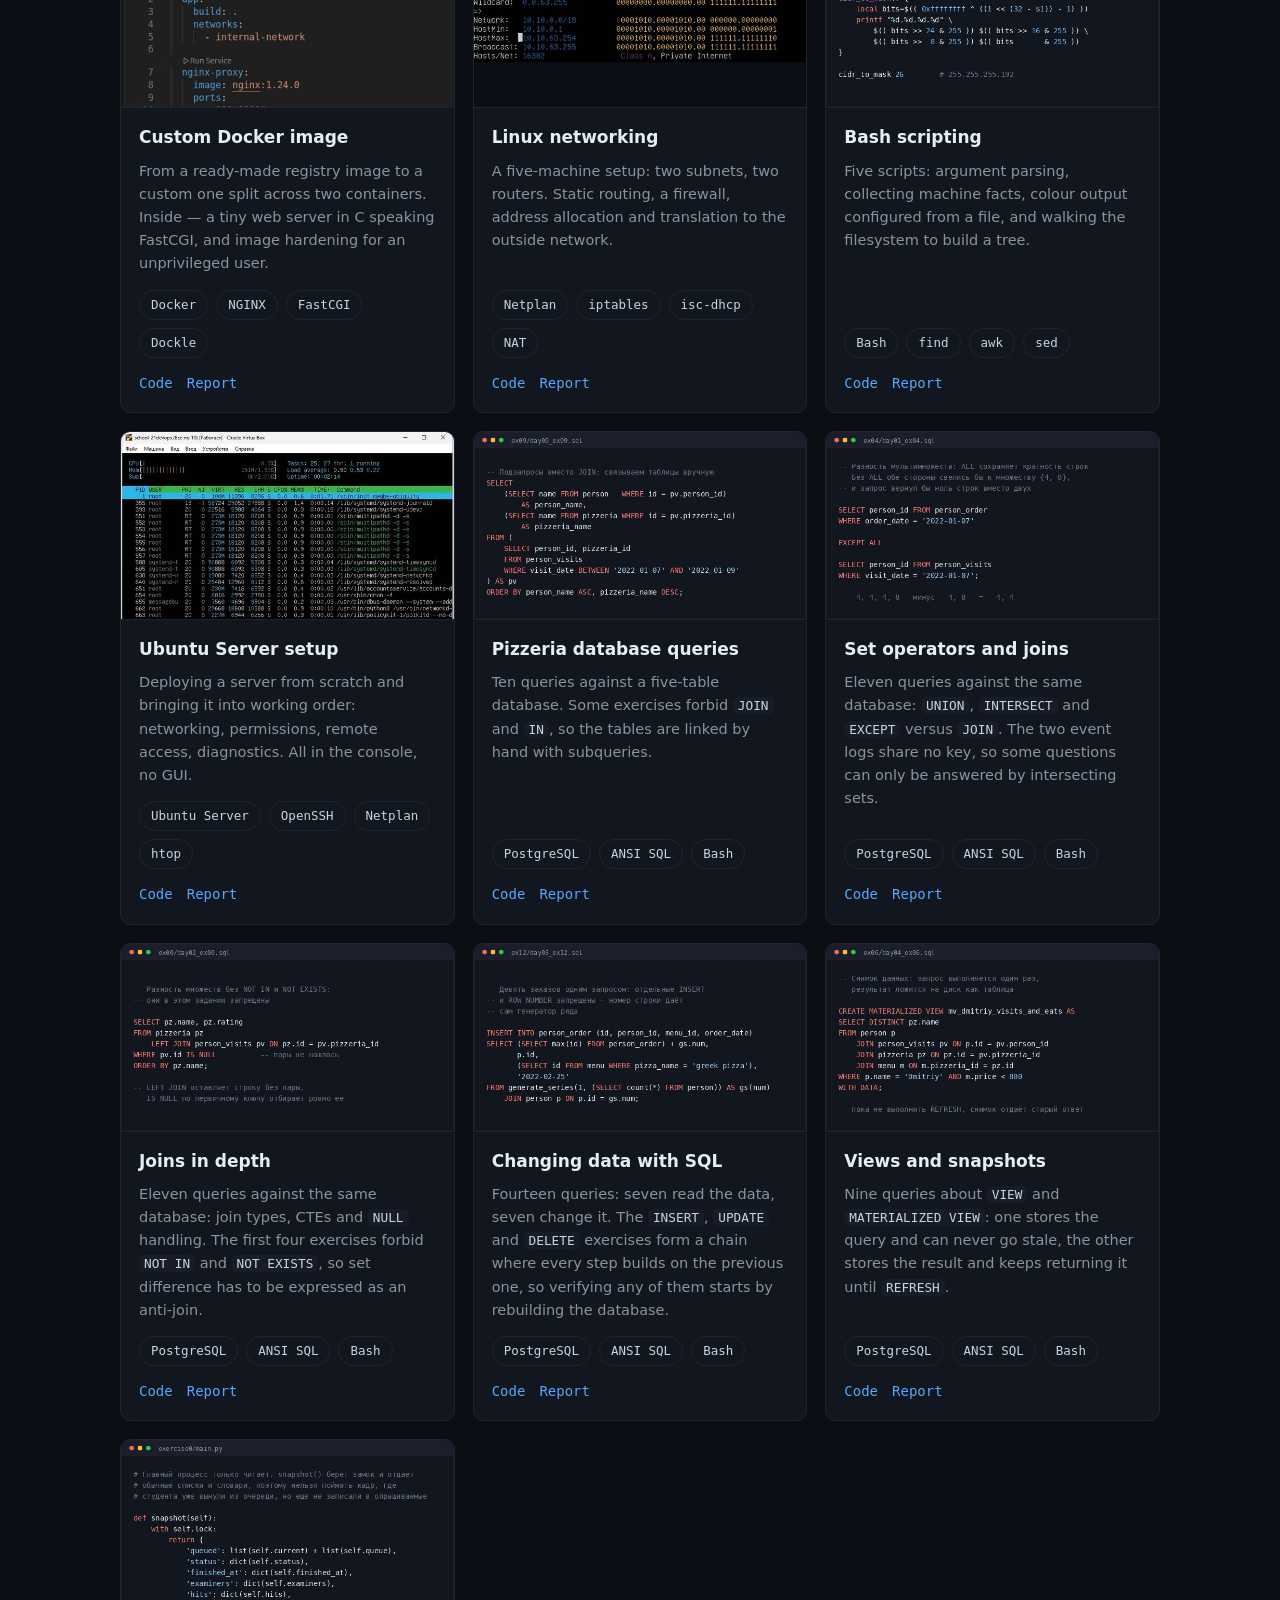
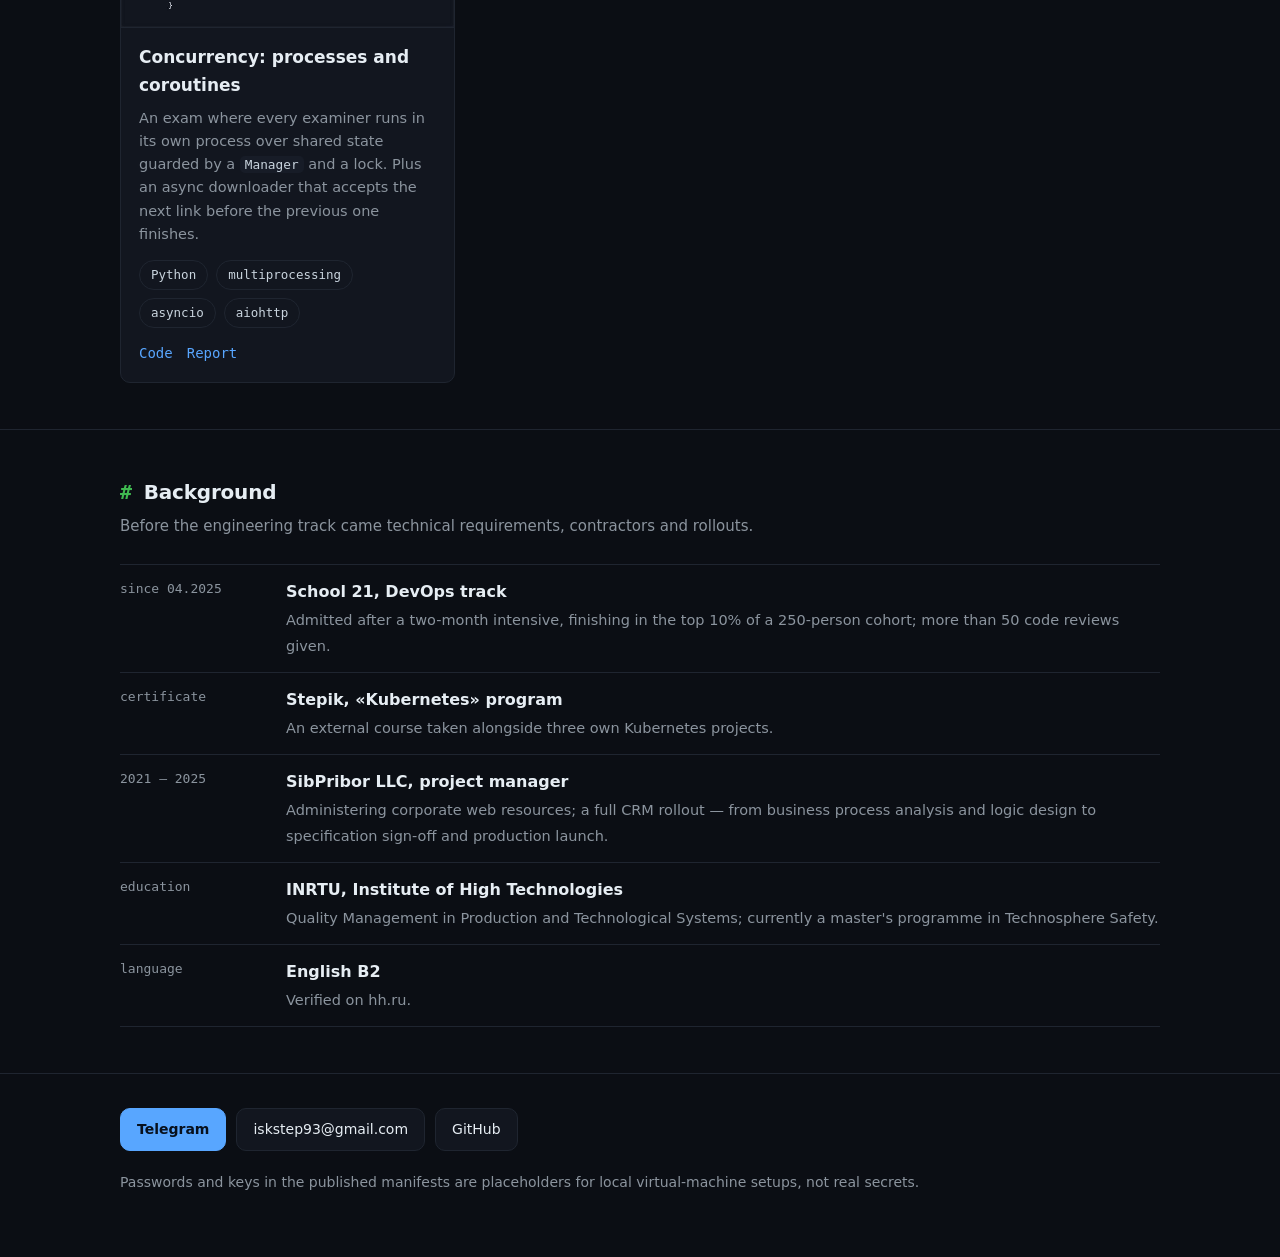
==== commit f0deb56a: "Привожу сайт в соответствие с портфолио: девятнадцатый проект и пересобранное резюме Co-Authored-By:" ====
--- a/en/index.html
+++ b/en/index.html
@@ -4,7 +4,7 @@
 <meta charset="utf-8">
 <meta name="viewport" content="width=device-width, initial-scale=1">
 <title>Alexander Stepanovich — DevOps Engineer</title>
-<meta name="description" content="DevOps portfolio: Kubernetes, Helm, Ansible, Docker, CI/CD and monitoring. Eighteen projects with reports and working configurations.">
+<meta name="description" content="DevOps portfolio: Kubernetes, Helm, Ansible, Docker, CI/CD and monitoring. Nineteen projects with reports and working configurations.">
 <meta property="og:title" content="Alexander Stepanovich — DevOps Engineer">
 <meta property="og:description" content="DevOps portfolio: Kubernetes, Helm, Ansible, Docker, CI/CD and monitoring.">
 <meta property="og:image" content="https://sher2yja.github.io/assets/photo.jpg">
@@ -80,6 +80,13 @@
         <span class="chip">Netplan</span><span class="chip">cert-manager</span>
       </div>
     </div>
+    <div class="stack-row">
+      <div class="stack-name">Languages &amp; concurrency</div>
+      <div class="chips">
+        <span class="chip">Python</span><span class="chip">multiprocessing</span><span class="chip">asyncio</span>
+        <span class="chip">aiohttp</span>
+      </div>
+    </div>
   </div>
 </section>
 
@@ -127,7 +134,7 @@
   <div class="wrap">
     <h2>Projects</h2>
     <p class="sub">
-      Eighteen published projects, ordered from advanced to fundamental; one more
+      Nineteen published projects, ordered from advanced to fundamental; one more
       in progress. <strong>Note:</strong> project READMEs and reports are written
       in Russian — the code, manifests and configurations are language-neutral.
     </p>
@@ -364,6 +371,19 @@
           <div class="links">
             <a href="https://github.com/sher2yja/portfolio/tree/main/sql_projects/pizzeria-sql-views">Code</a>
             <a href="https://github.com/sher2yja/portfolio/blob/main/sql_projects/pizzeria-sql-views/main_report.md">Report</a>
+          </div>
+        </div>
+      </article>
+
+      <article class="card">
+        <img src="../assets/covers/python-concurrency.jpg" alt="A consistent snapshot of shared state taken under a lock" loading="lazy" width="640" height="360">
+        <div class="card-body">
+          <h3>Concurrency: processes and coroutines</h3>
+          <p>An exam where every examiner runs in its own process over shared state guarded by a <code>Manager</code> and a lock. Plus an async downloader that accepts the next link before the previous one finishes.</p>
+          <div class="chips"><span class="chip">Python</span><span class="chip">multiprocessing</span><span class="chip">asyncio</span><span class="chip">aiohttp</span></div>
+          <div class="links">
+            <a href="https://github.com/sher2yja/portfolio/tree/main/python_projects/python-concurrency">Code</a>
+            <a href="https://github.com/sher2yja/portfolio/blob/main/python_projects/python-concurrency/main_report.md">Report</a>
           </div>
         </div>
       </article>
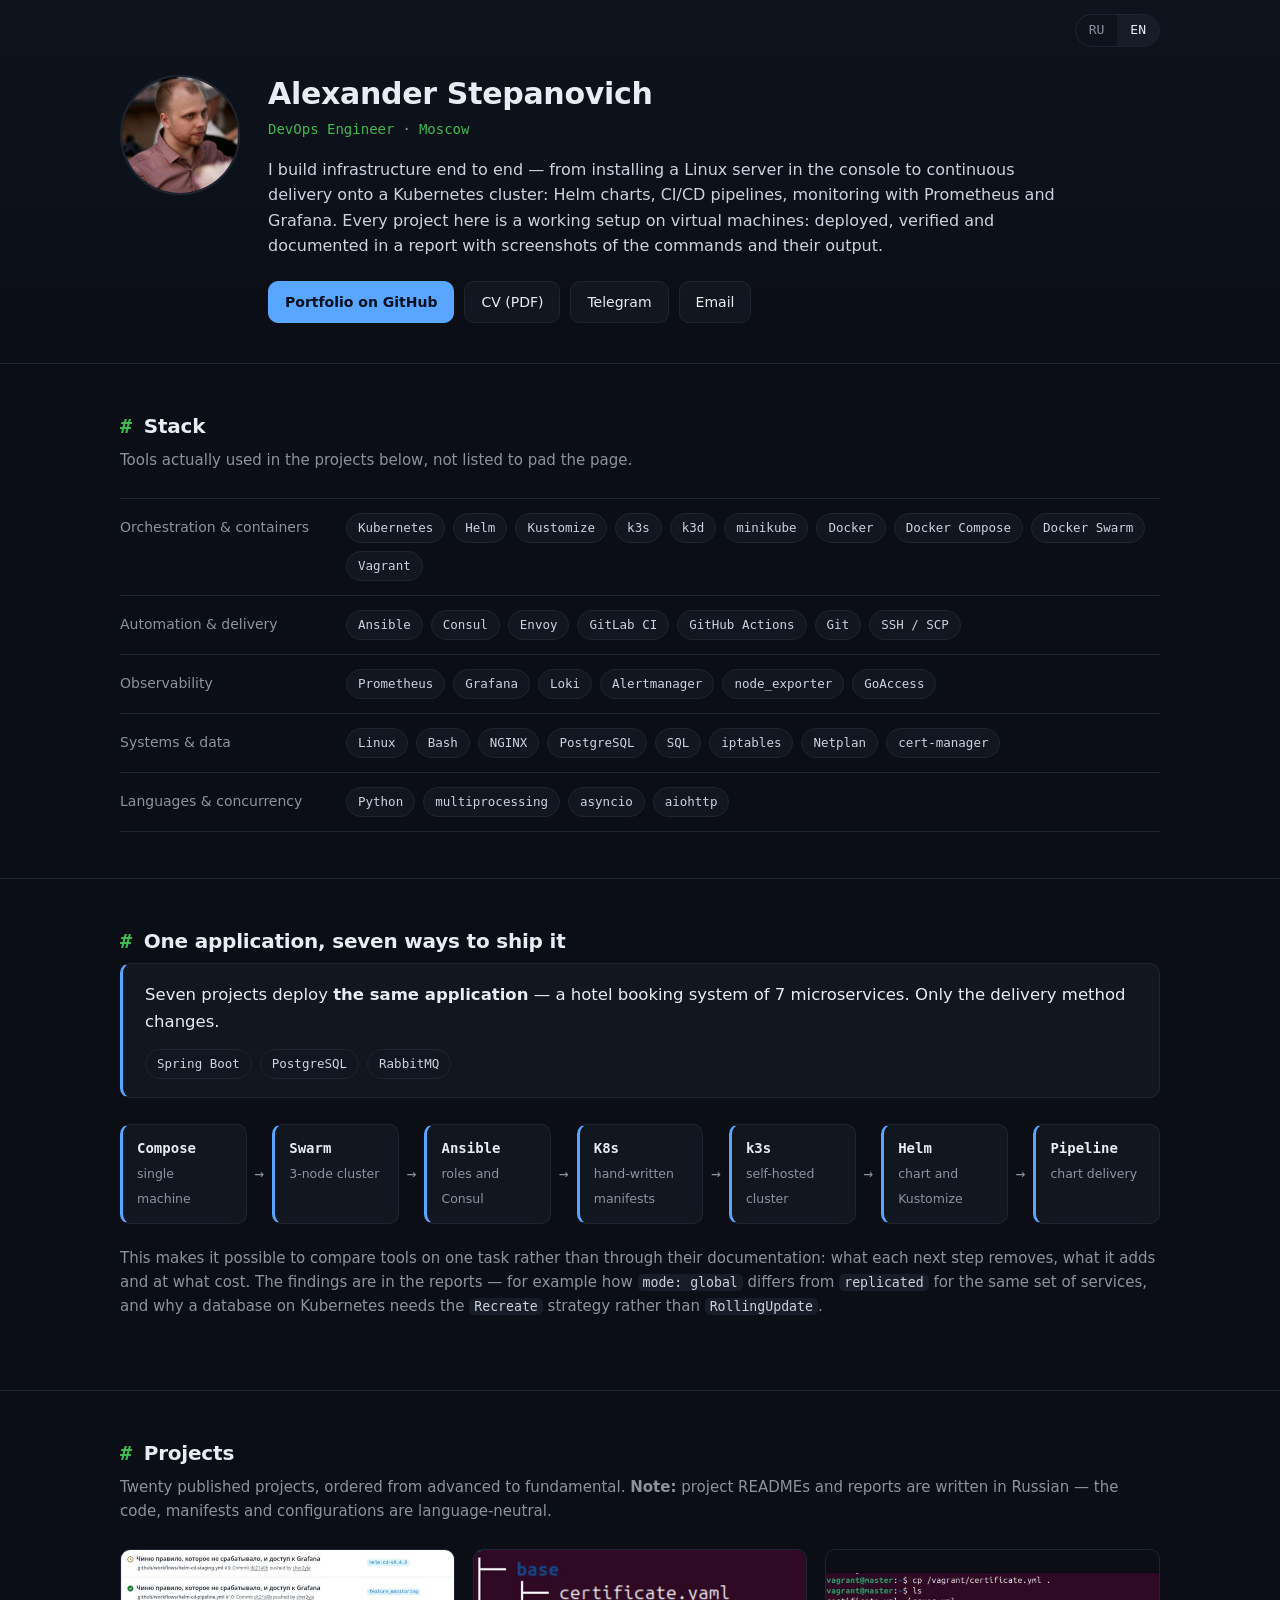
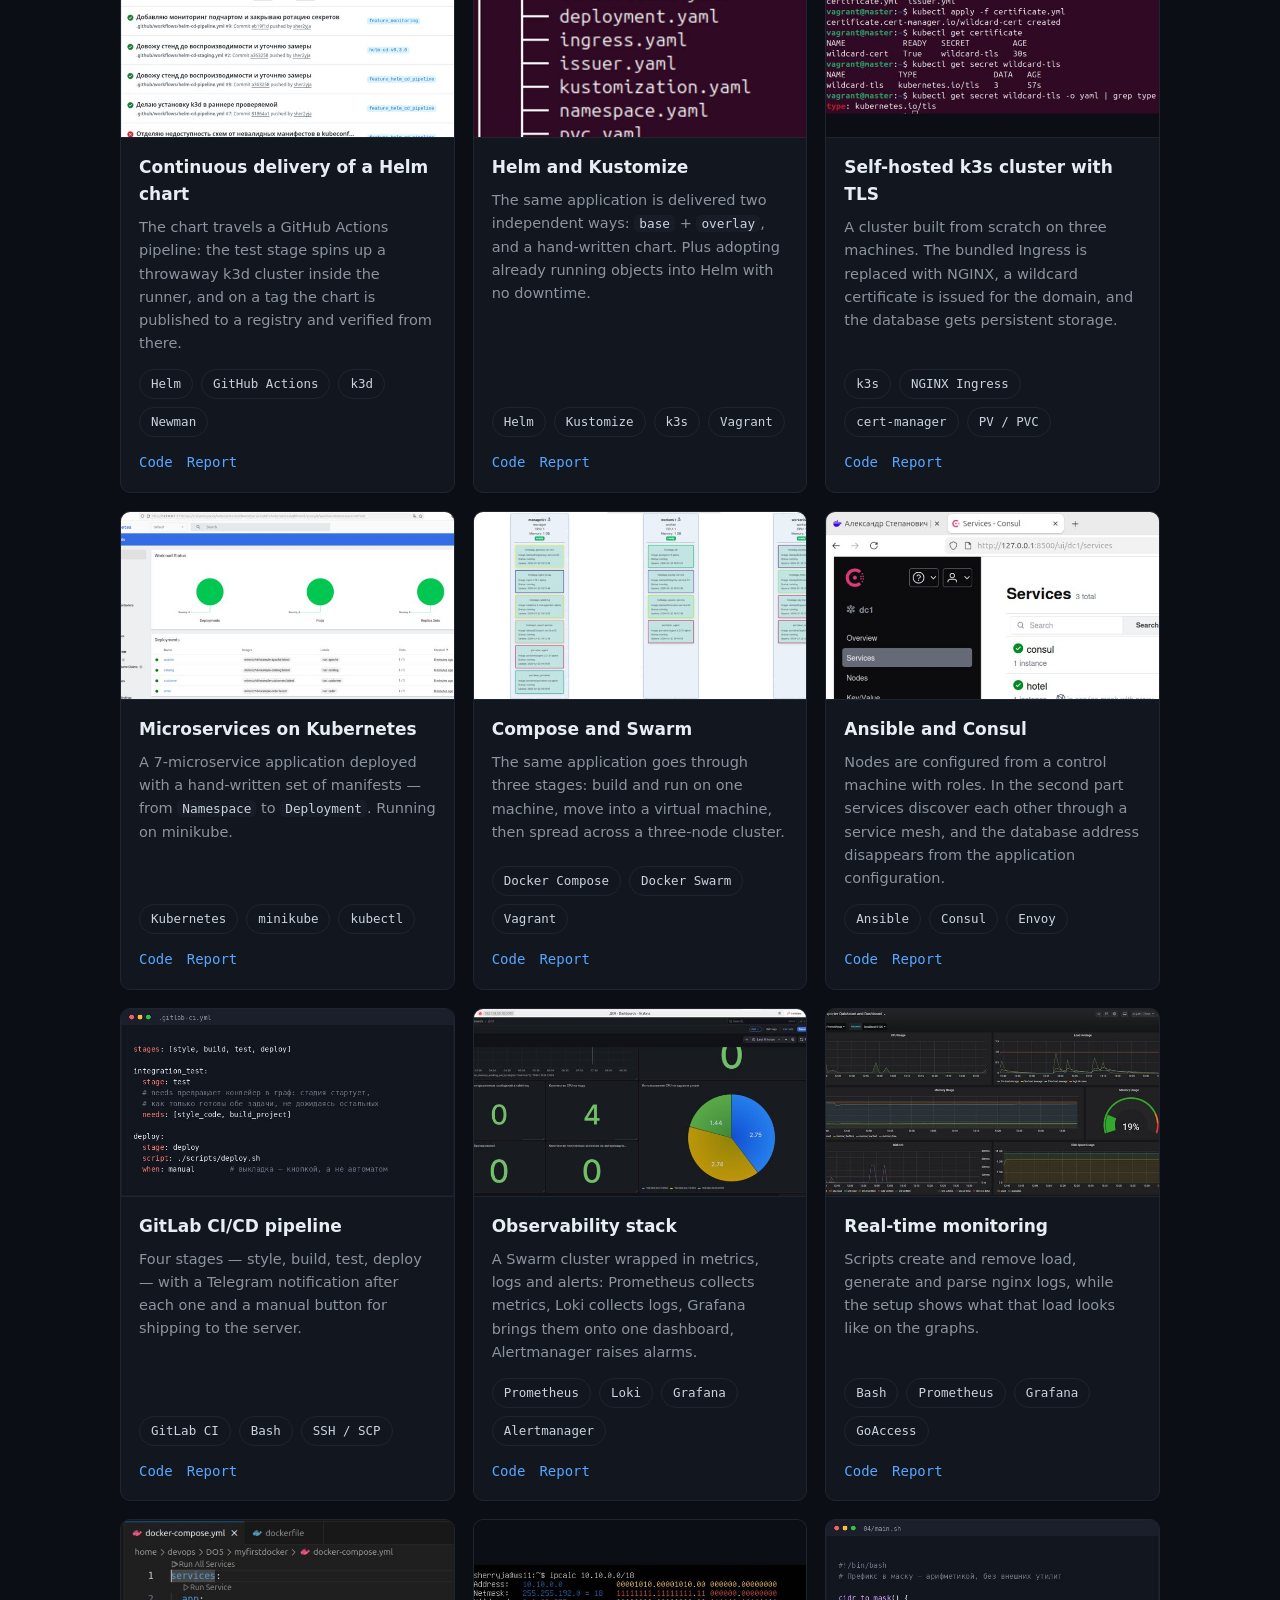
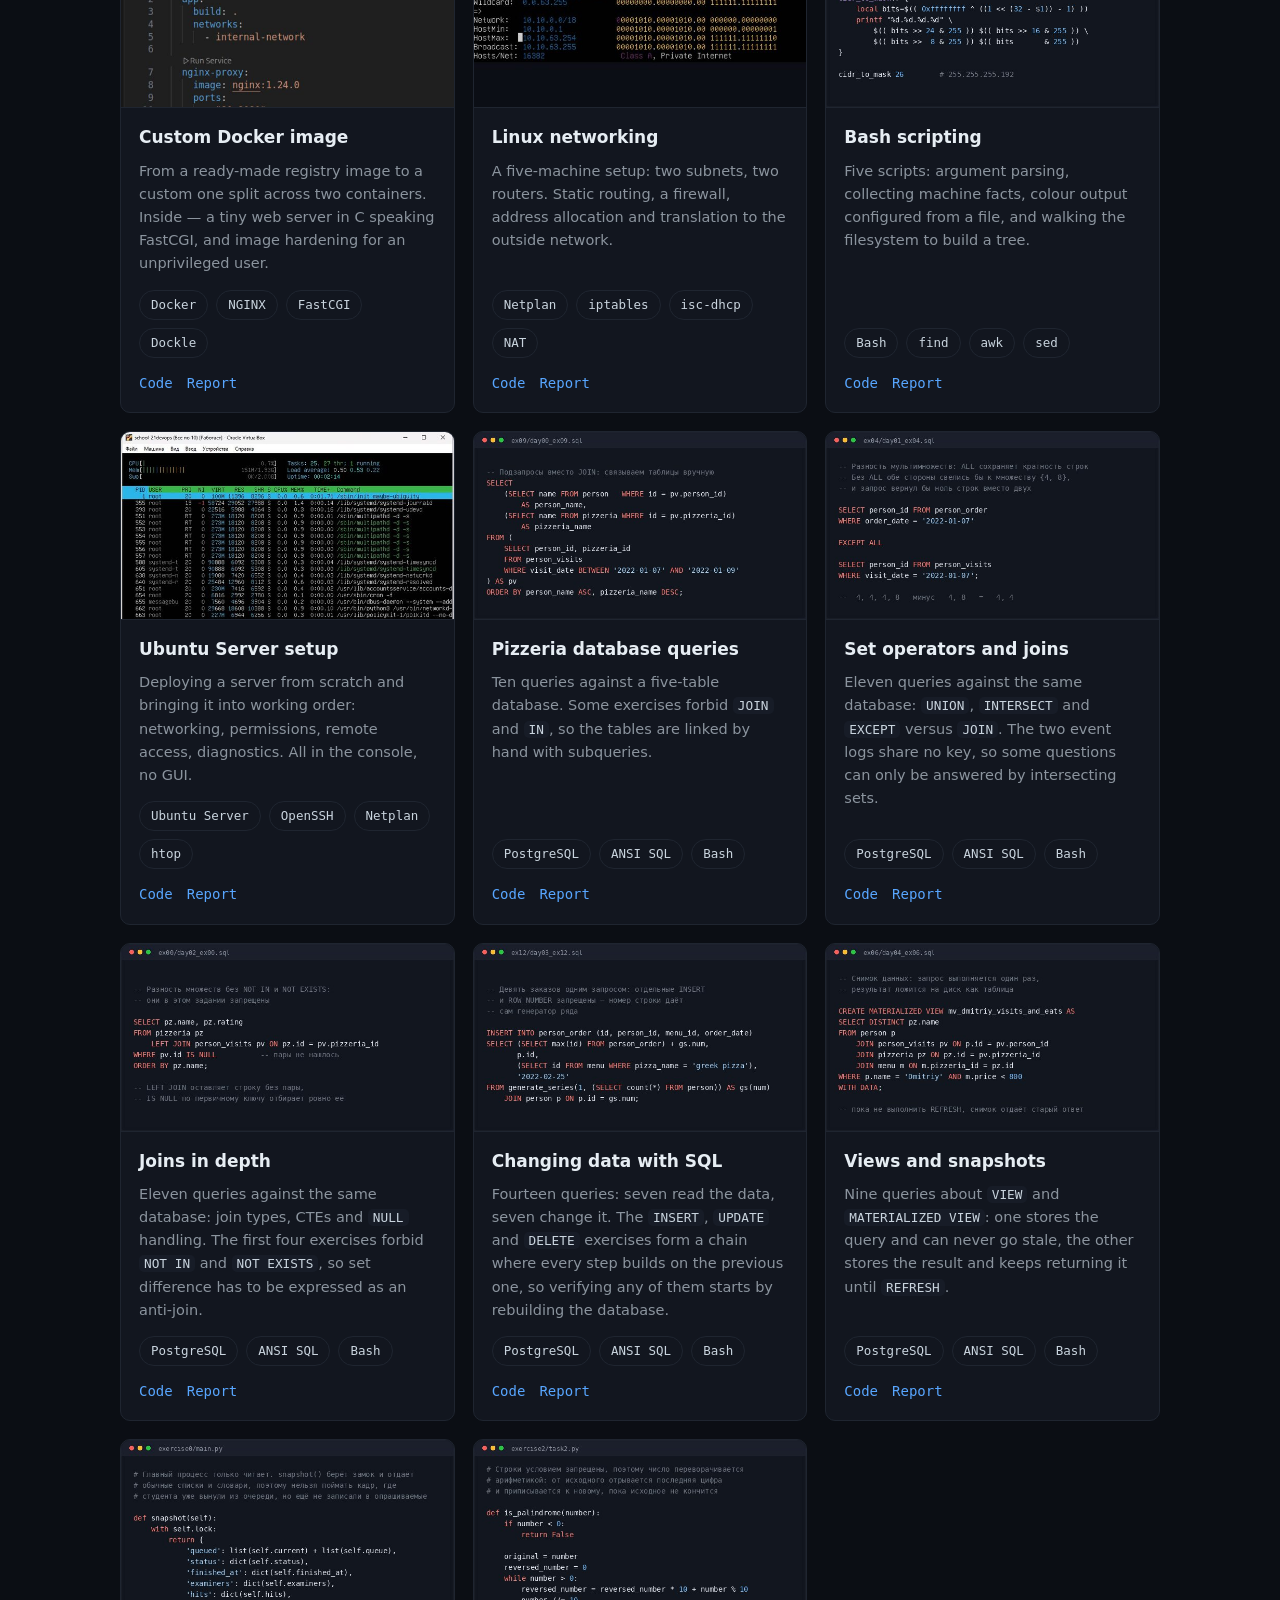
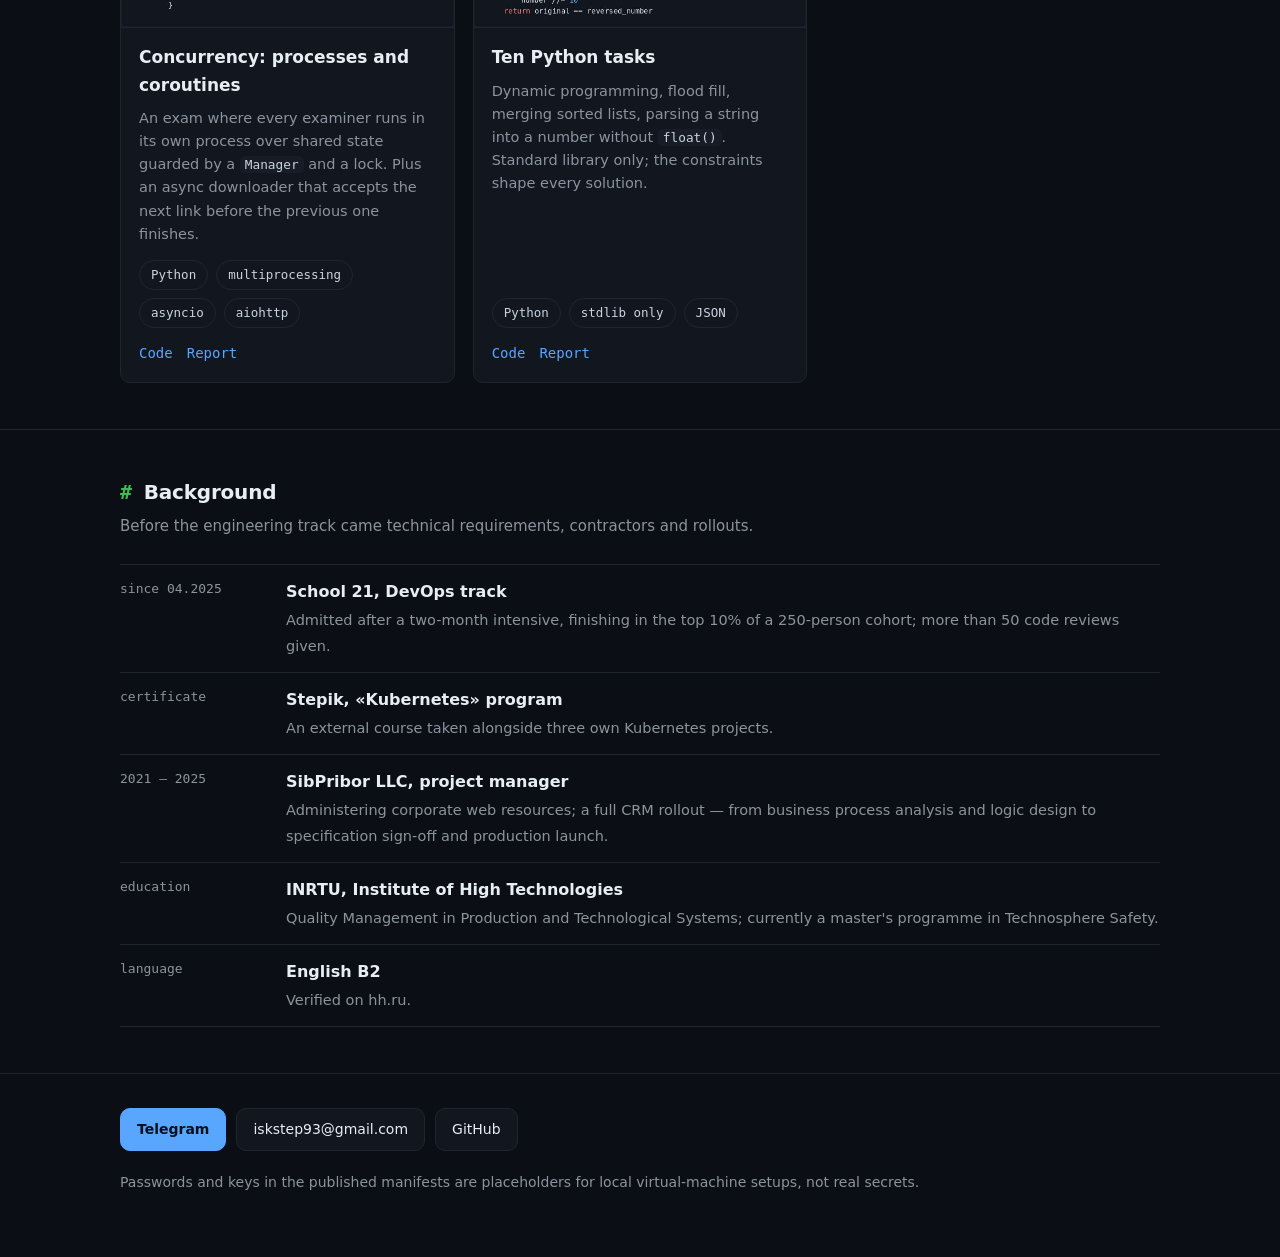
==== commit dd8aabfb: "Привожу сайт в соответствие с портфолио: двадцатый проект, пересобранное резюме и снятая строка про " ====
--- a/en/index.html
+++ b/en/index.html
@@ -4,7 +4,7 @@
 <meta charset="utf-8">
 <meta name="viewport" content="width=device-width, initial-scale=1">
 <title>Alexander Stepanovich — DevOps Engineer</title>
-<meta name="description" content="DevOps portfolio: Kubernetes, Helm, Ansible, Docker, CI/CD and monitoring. Nineteen projects with reports and working configurations.">
+<meta name="description" content="DevOps portfolio: Kubernetes, Helm, Ansible, Docker, CI/CD and monitoring. Twenty projects with reports and working configurations.">
 <meta property="og:title" content="Alexander Stepanovich — DevOps Engineer">
 <meta property="og:description" content="DevOps portfolio: Kubernetes, Helm, Ansible, Docker, CI/CD and monitoring.">
 <meta property="og:image" content="https://sher2yja.github.io/assets/photo.jpg">
@@ -134,8 +134,8 @@
   <div class="wrap">
     <h2>Projects</h2>
     <p class="sub">
-      Nineteen published projects, ordered from advanced to fundamental; one more
-      in progress. <strong>Note:</strong> project READMEs and reports are written
+      Twenty published projects, ordered from advanced to fundamental.
+      <strong>Note:</strong> project READMEs and reports are written
       in Russian — the code, manifests and configurations are language-neutral.
     </p>
 
@@ -384,6 +384,19 @@
           <div class="links">
             <a href="https://github.com/sher2yja/portfolio/tree/main/python_projects/python-concurrency">Code</a>
             <a href="https://github.com/sher2yja/portfolio/blob/main/python_projects/python-concurrency/main_report.md">Report</a>
+          </div>
+        </div>
+      </article>
+
+      <article class="card">
+        <img src="../assets/covers/python-algorithms.jpg" alt="Reversing a number with arithmetic: strings are forbidden by the brief" loading="lazy" width="640" height="360">
+        <div class="card-body">
+          <h3>Ten Python tasks</h3>
+          <p>Dynamic programming, flood fill, merging sorted lists, parsing a string into a number without <code>float()</code>. Standard library only; the constraints shape every solution.</p>
+          <div class="chips"><span class="chip">Python</span><span class="chip">stdlib only</span><span class="chip">JSON</span></div>
+          <div class="links">
+            <a href="https://github.com/sher2yja/portfolio/tree/main/python_projects/python-algorithms">Code</a>
+            <a href="https://github.com/sher2yja/portfolio/blob/main/python_projects/python-algorithms/main_report.md">Report</a>
           </div>
         </div>
       </article>
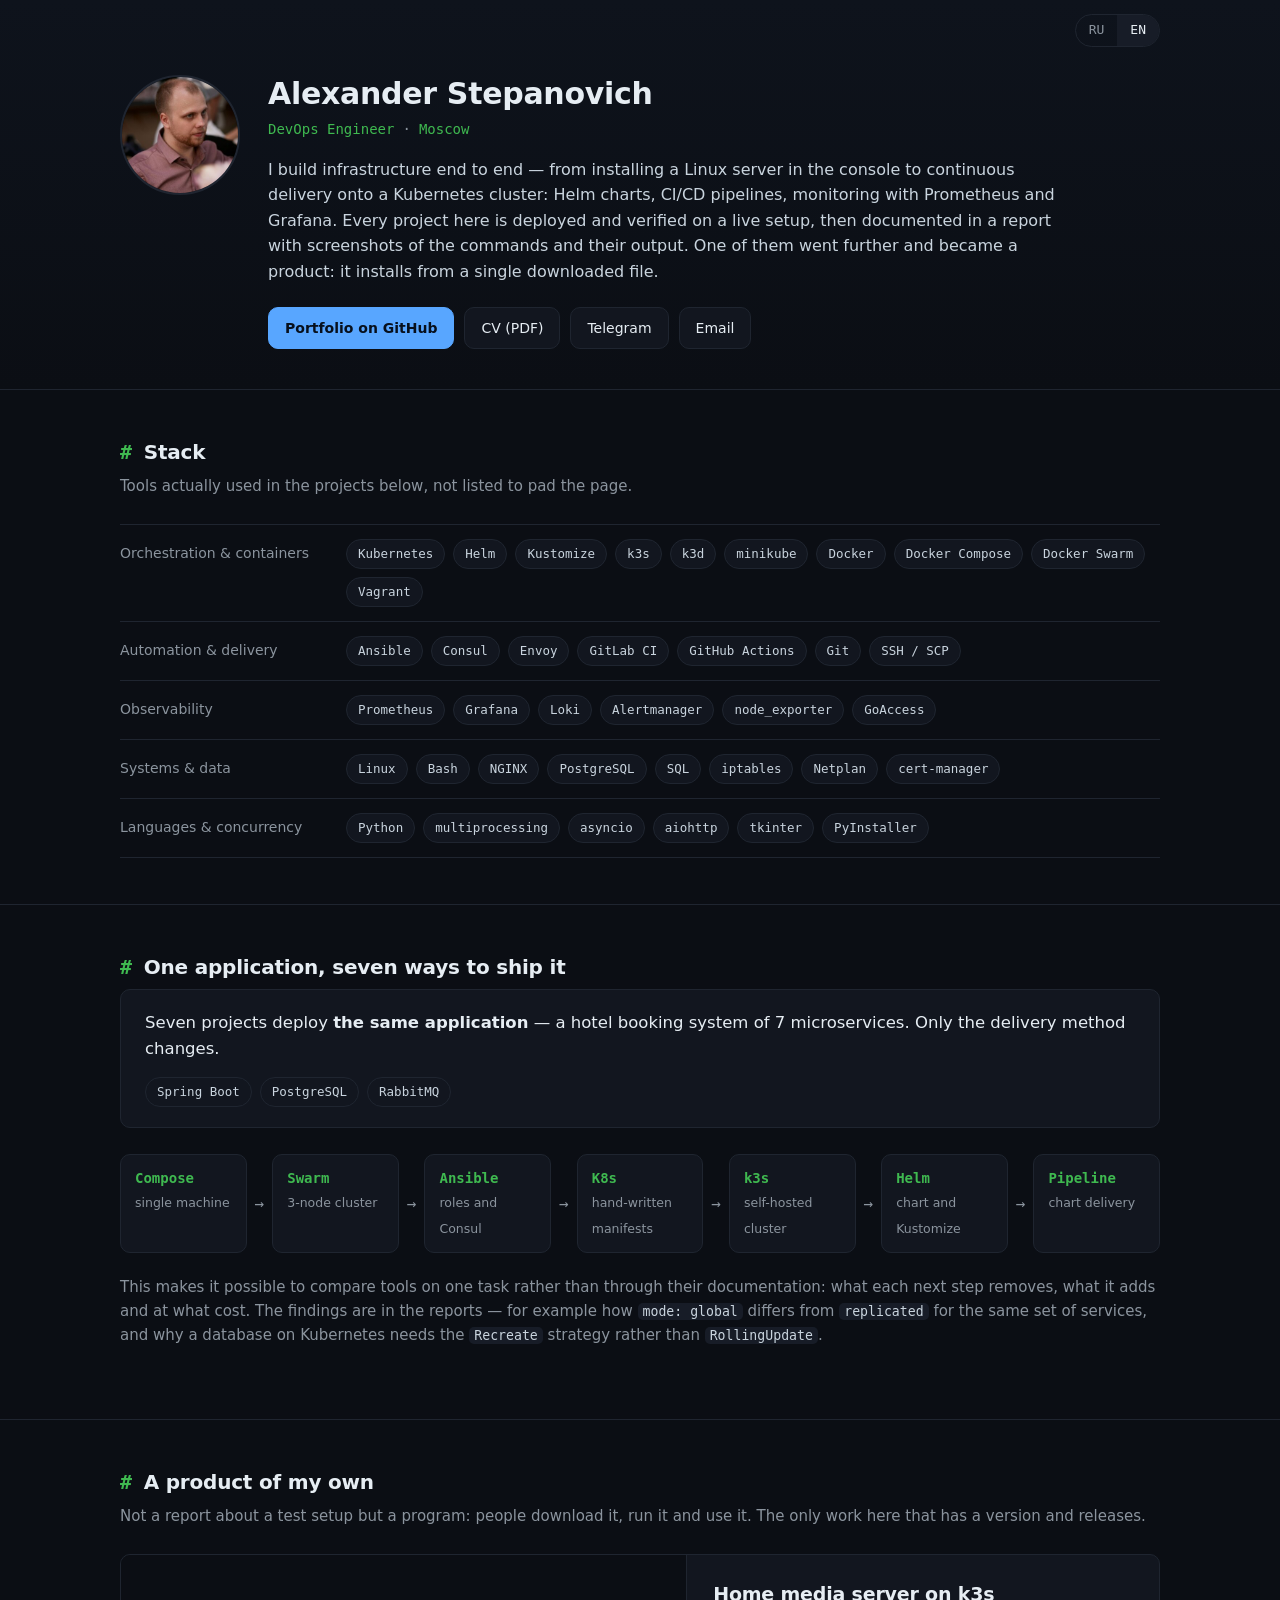
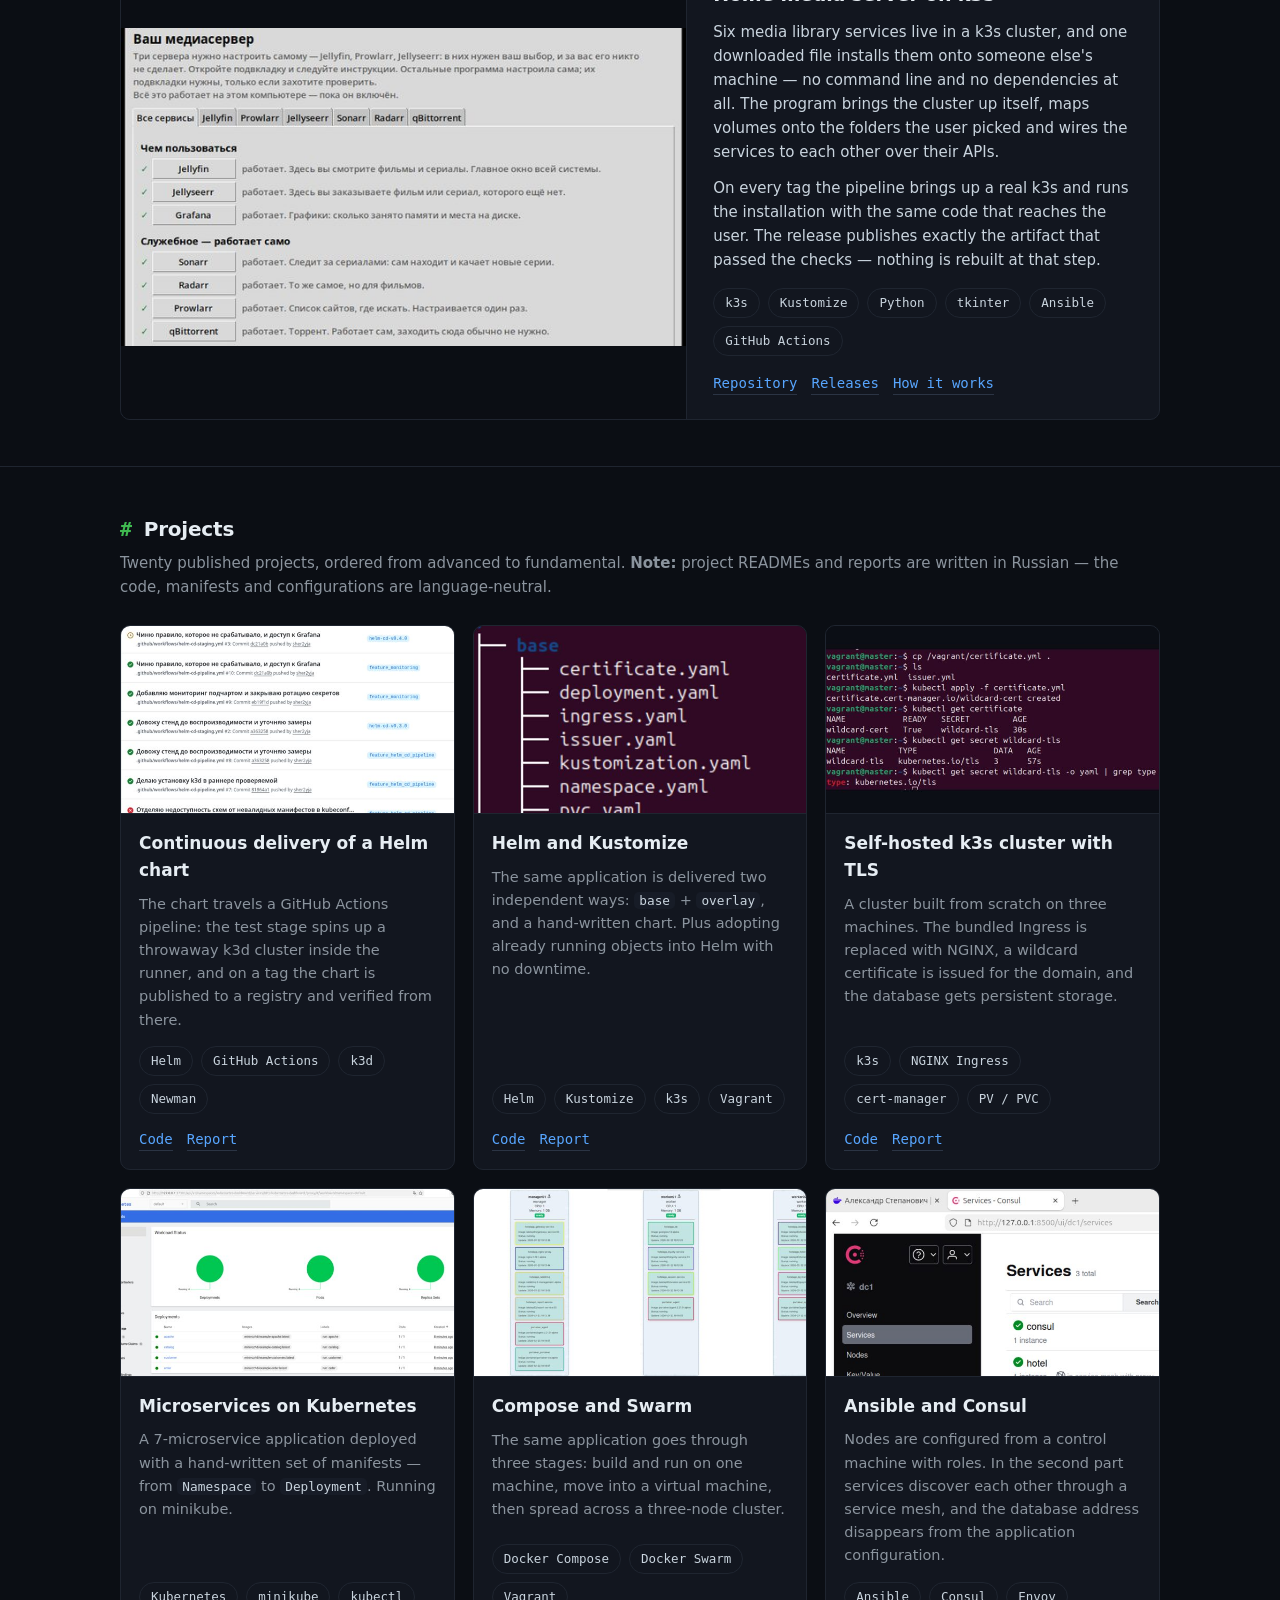
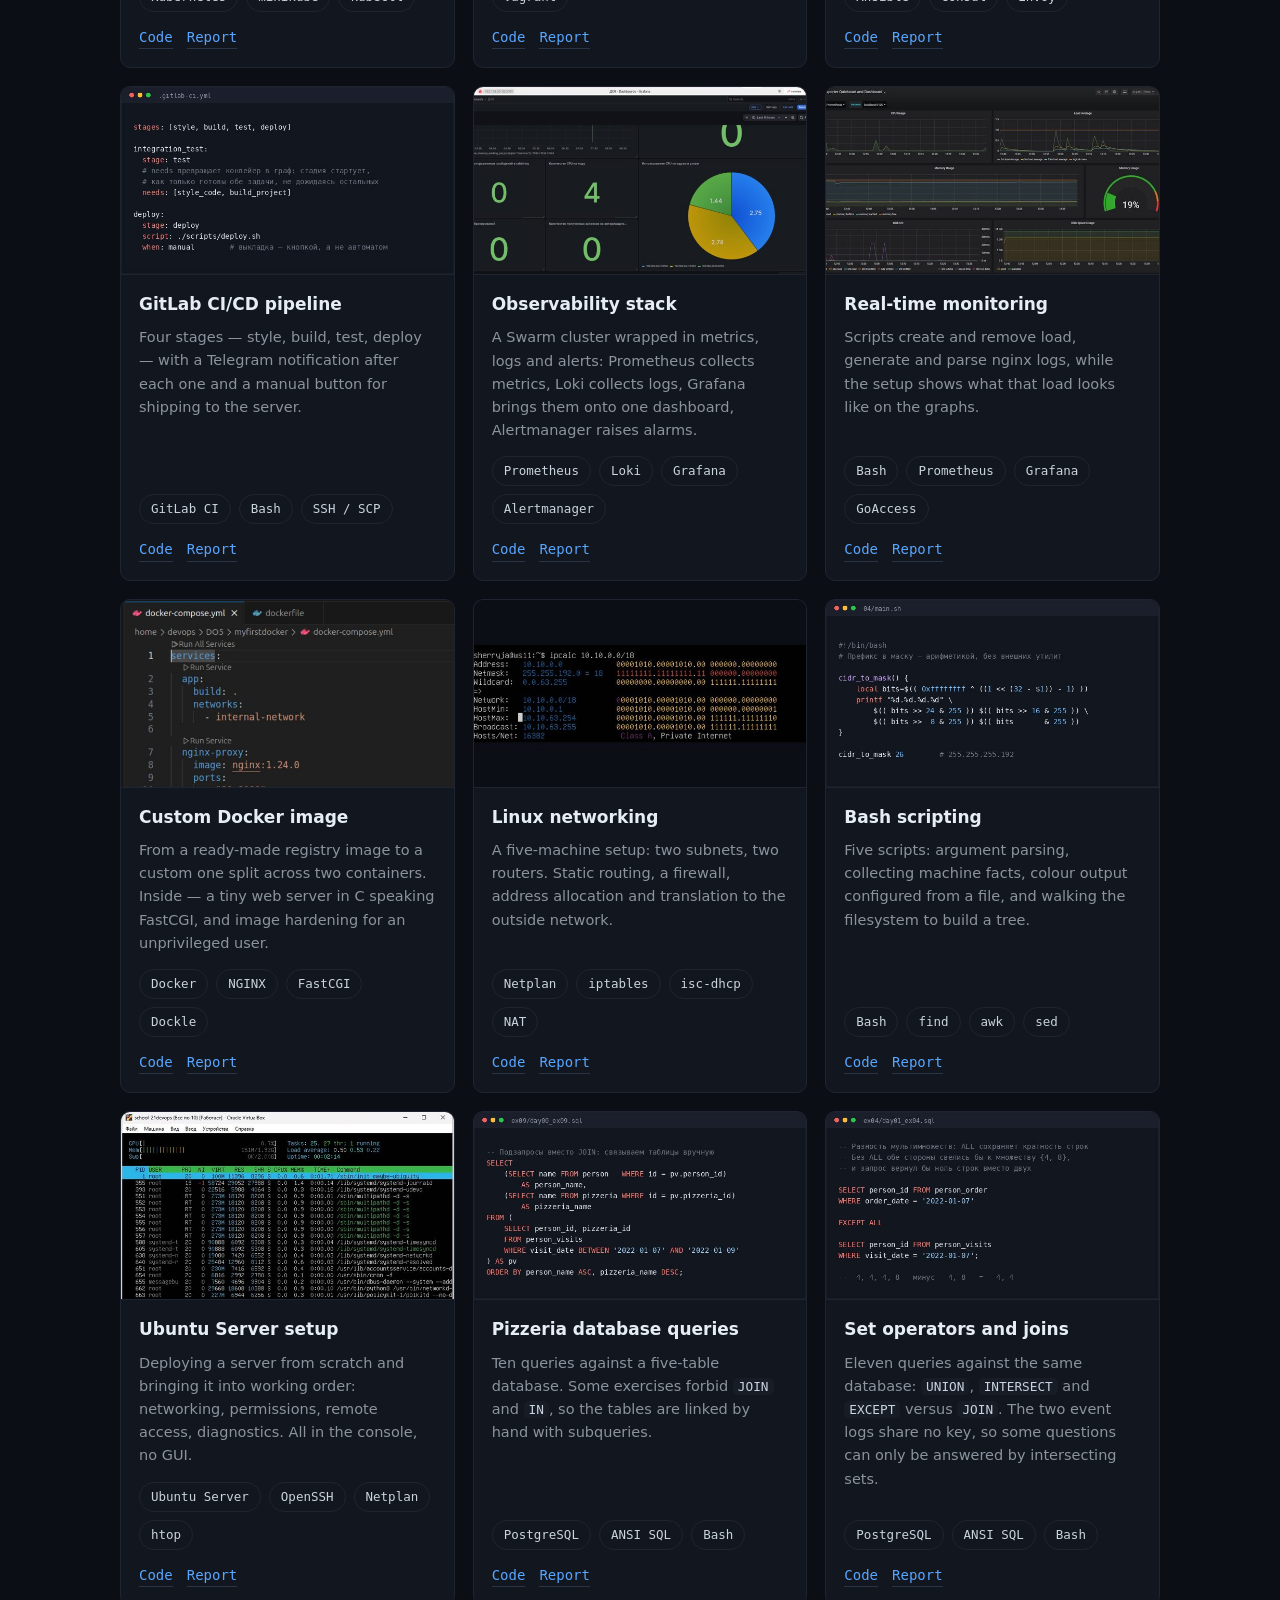
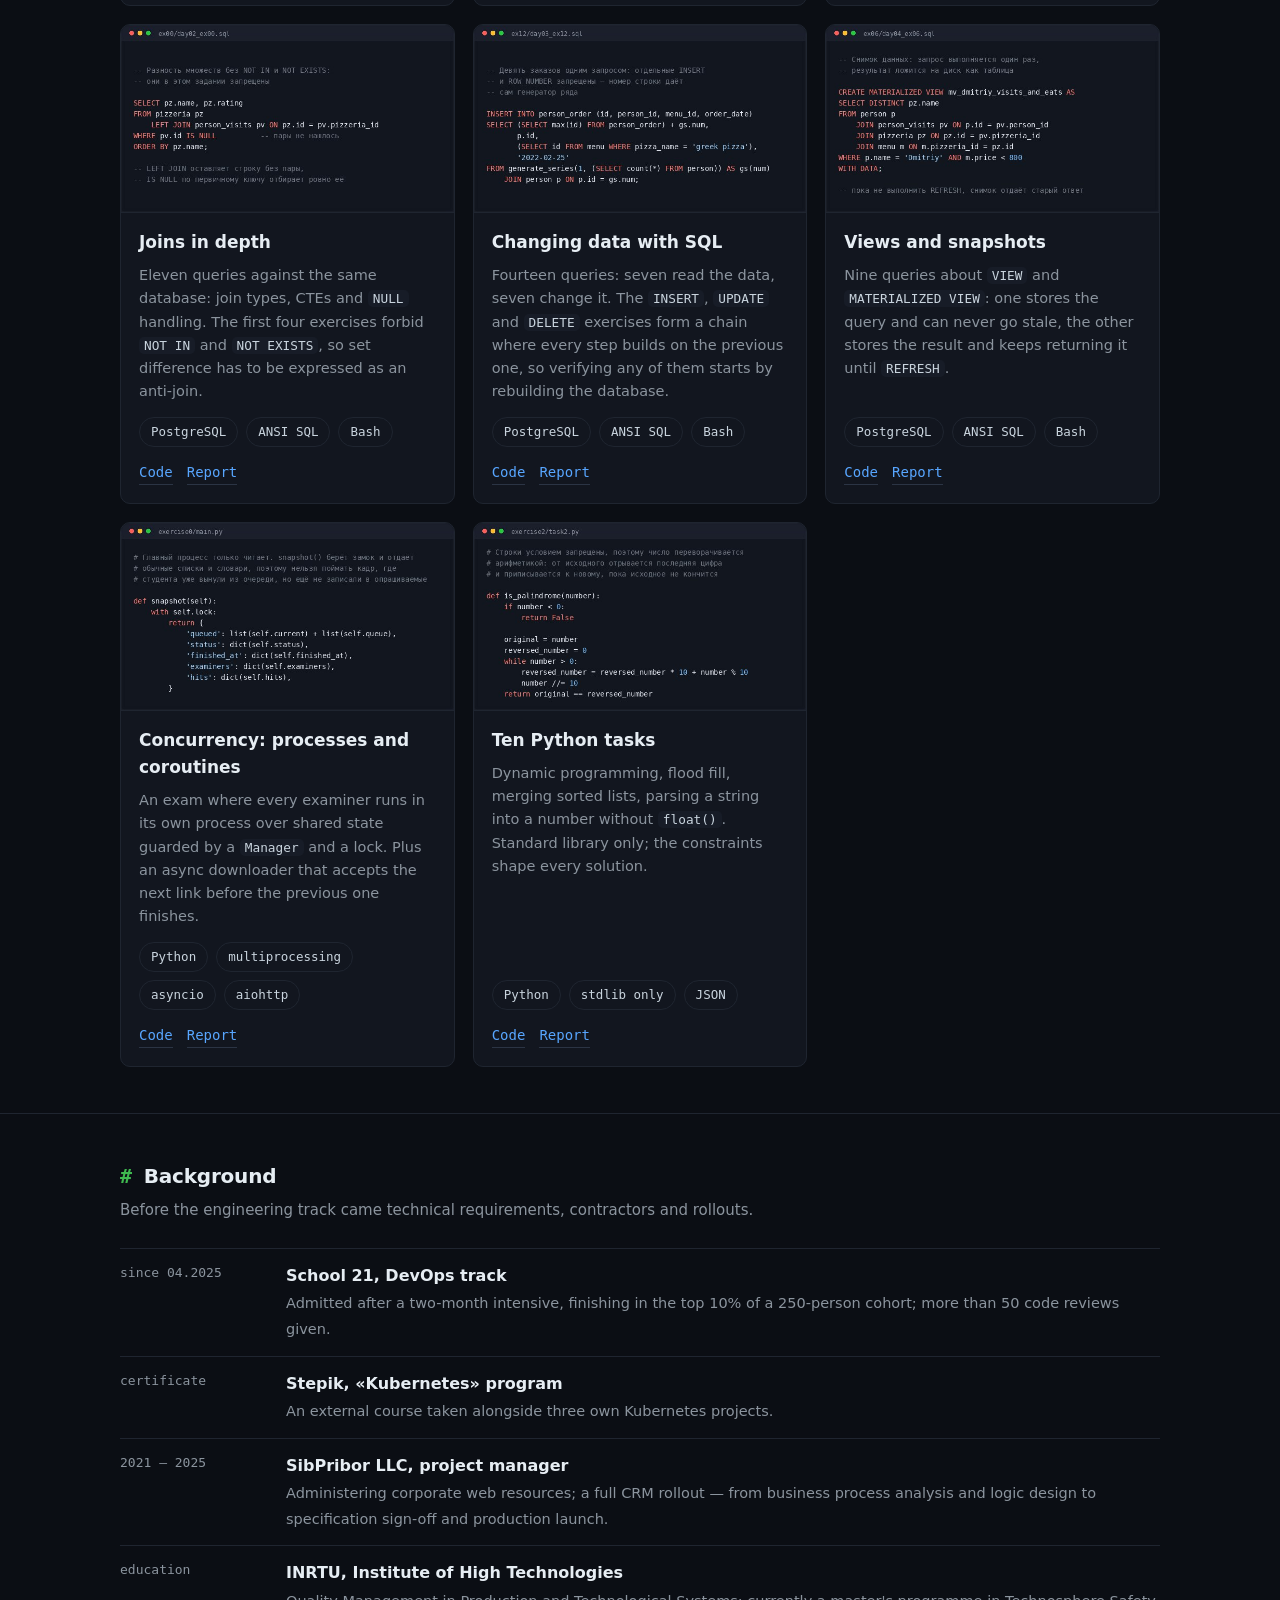
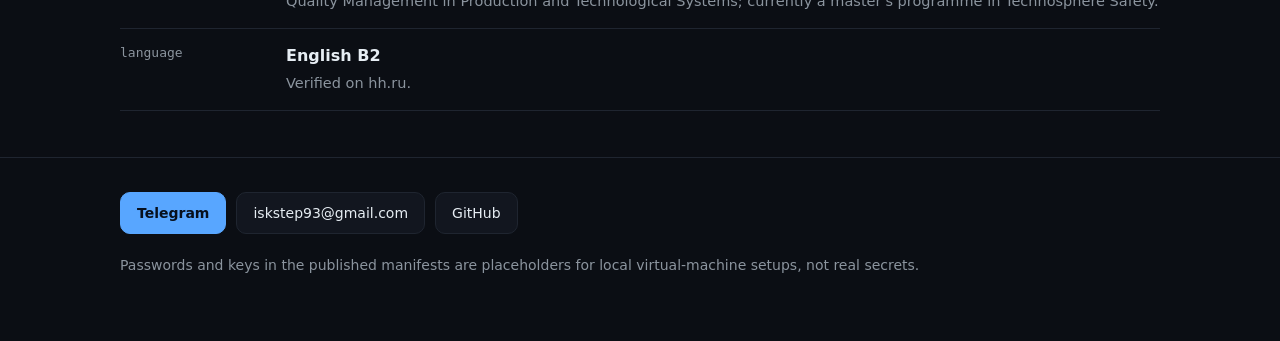
==== commit d1c486e8: "Показываю на сайте собственный продукт и подтягиваю стиль Продукт стоит отдельной секцией над проект" ====
--- a/en/index.html
+++ b/en/index.html
@@ -4,9 +4,9 @@
 <meta charset="utf-8">
 <meta name="viewport" content="width=device-width, initial-scale=1">
 <title>Alexander Stepanovich — DevOps Engineer</title>
-<meta name="description" content="DevOps portfolio: Kubernetes, Helm, Ansible, Docker, CI/CD and monitoring. Twenty projects with reports and working configurations.">
+<meta name="description" content="DevOps portfolio: Kubernetes, Helm, Ansible, Docker, CI/CD and monitoring. Twenty projects with reports and working configurations, plus a product of my own on k3s with releases.">
 <meta property="og:title" content="Alexander Stepanovich — DevOps Engineer">
-<meta property="og:description" content="DevOps portfolio: Kubernetes, Helm, Ansible, Docker, CI/CD and monitoring.">
+<meta property="og:description" content="DevOps portfolio: Kubernetes, Helm, Ansible, Docker, CI/CD and monitoring. Twenty projects and a product of my own on k3s.">
 <meta property="og:image" content="https://sher2yja.github.io/assets/photo.jpg">
 <meta property="og:url" content="https://sher2yja.github.io/en/">
 <meta property="og:type" content="profile">
@@ -29,8 +29,10 @@
           I build infrastructure end to end — from installing a Linux server
           in the console to continuous delivery onto a Kubernetes cluster: Helm
           charts, CI/CD pipelines, monitoring with Prometheus and Grafana. Every
-          project here is a working setup on virtual machines: deployed, verified
-          and documented in a report with screenshots of the commands and their output.
+          project here is deployed and verified on a live setup, then documented
+          in a report with screenshots of the commands and their output. One of
+          them went further and became a product: it installs from a single
+          downloaded file.
         </p>
         <div class="actions">
           <a class="btn btn-primary" href="https://github.com/sher2yja/portfolio">Portfolio on GitHub</a>
@@ -84,7 +86,7 @@
       <div class="stack-name">Languages &amp; concurrency</div>
       <div class="chips">
         <span class="chip">Python</span><span class="chip">multiprocessing</span><span class="chip">asyncio</span>
-        <span class="chip">aiohttp</span>
+        <span class="chip">aiohttp</span><span class="chip">tkinter</span><span class="chip">PyInstaller</span>
       </div>
     </div>
   </div>
@@ -127,6 +129,30 @@
       a database on Kubernetes needs the <code>Recreate</code> strategy rather
       than <code>RollingUpdate</code>.
     </p>
+  </div>
+</section>
+
+<section id="product">
+  <div class="wrap">
+    <h2>A product of my own</h2>
+    <p class="sub">Not a report about a test setup but a program: people download it, run it and use it. The only work here that has a version and releases.</p>
+
+    <article class="product">
+      <div class="product-shot">
+        <img src="../assets/covers/home-media-k3s.jpg" alt="The application window: all seven media server services are up and responding" width="640" height="360">
+      </div>
+      <div class="product-body">
+        <h3>Home media server on k3s</h3>
+        <p>Six media library services live in a k3s cluster, and one downloaded file installs them onto someone else&#39;s machine — no command line and no dependencies at all. The program brings the cluster up itself, maps volumes onto the folders the user picked and wires the services to each other over their APIs.</p>
+        <p>On every tag the pipeline brings up a real k3s and runs the installation with the same code that reaches the user. The release publishes exactly the artifact that passed the checks — nothing is rebuilt at that step.</p>
+        <div class="chips"><span class="chip">k3s</span><span class="chip">Kustomize</span><span class="chip">Python</span><span class="chip">tkinter</span><span class="chip">Ansible</span><span class="chip">GitHub Actions</span></div>
+        <div class="links">
+          <a href="https://github.com/sher2yja/home-media-k3s">Repository</a>
+          <a href="https://github.com/sher2yja/home-media-k3s/releases">Releases</a>
+          <a href="https://github.com/sher2yja/home-media-k3s/blob/master/DEVELOPMENT.md">How it works</a>
+        </div>
+      </div>
+    </article>
   </div>
 </section>
 
--- a/assets/style.css
+++ b/assets/style.css
@@ -16,7 +16,20 @@
 
   --radius: 10px;
   --wrap: 1080px;
-}
+
+  /* Тень со смещением и размытием, а не цветной ореол вокруг рамки: на тёмном
+     фоне ореол читается как свечение, а не как высота. */
+  --lift: 0 6px 20px -8px #00000099;
+  --ease: 140ms cubic-bezier(.2, .7, .3, 1);
+
+  /* Поверхности, которые рисует браузер, а не мы: каретка и полоса прокрутки
+     приходят из системной темы и на тёмном фоне выпадают из палитры. */
+  color-scheme: dark;
+  scrollbar-color: var(--border) var(--bg);
+  caret-color: var(--accent);
+}
+
+::selection { background: #1f6feb59; color: var(--text); }
 
 * { box-sizing: border-box; }
 
@@ -31,7 +44,25 @@
 }
 
 a { color: var(--accent); text-decoration: none; }
-a:hover { text-decoration: underline; }
+a:hover { text-decoration: underline; text-underline-offset: 3px; }
+
+/* Фокус с клавиатуры был виден только браузерным пунктиром — на тёмном фоне
+   его практически нет. Обводка идёт со смещением, чтобы не сливаться с рамкой
+   элемента, и повторяет его собственное скругление. */
+:where(a, button, [tabindex]):focus-visible {
+  outline: 2px solid var(--accent);
+  outline-offset: 2px;
+}
+
+/* html { scroll-behavior: smooth } без этого блока игнорирует системную
+   настройку «меньше движения». */
+@media (prefers-reduced-motion: reduce) {
+  html { scroll-behavior: auto; }
+  *, *::before, *::after {
+    animation-duration: 0.01ms !important;
+    transition-duration: 0.01ms !important;
+  }
+}
 
 code {
   font-family: var(--mono);
@@ -134,9 +165,11 @@
   background: var(--surface);
   color: var(--text);
   font-size: 14px;
+  transition: border-color var(--ease), background-color var(--ease), transform var(--ease);
 }
 
 .btn:hover { border-color: var(--accent); text-decoration: none; }
+.btn:active { transform: translateY(1px); }
 
 .btn-primary {
   background: var(--accent);
@@ -205,9 +238,8 @@
 
 .callout {
   margin: 0 0 26px;
-  padding: 18px 22px;
-  border: 1px solid var(--border);
-  border-left: 3px solid var(--accent);
+  padding: 20px 24px;
+  border: 1px solid var(--border);
   border-radius: var(--radius);
   background: var(--surface);
 }
@@ -241,12 +273,19 @@
   flex: 1 1 110px;
   padding: 12px 14px;
   border: 1px solid var(--border);
-  border-left: 3px solid var(--accent);
   border-radius: var(--radius);
   background: var(--surface);
 }
 
-.step b { display: block; font-family: var(--mono); font-size: 14px; }
+/* Акцент переехал с планки на само название звена: цепочку читают по именам
+   инструментов, а не по семи одинаковым полоскам слева. Зелёный, а не синий:
+   синий на этом сайте означает ссылку, а звено не кликается. */
+.step b {
+  display: block;
+  font-family: var(--mono);
+  font-size: 14px;
+  color: var(--mono-acc);
+}
 .step span { color: var(--muted); font-size: 12.5px; }
 
 .arrow {
@@ -270,9 +309,18 @@
   border-radius: var(--radius);
   background: var(--surface);
   overflow: hidden;
-}
-
-.card:hover { border-color: #2b3444; }
+  transition: border-color var(--ease), box-shadow var(--ease), transform var(--ease);
+}
+
+/* Прежде наведение меняло рамку на полтона, и на тёмном фоне этого почти не
+   было видно. :focus-within — чтобы карточка отзывалась и на обход табом,
+   а не только на мышь. */
+.card:hover,
+.card:focus-within {
+  border-color: #2b3444;
+  box-shadow: var(--lift);
+  transform: translateY(-2px);
+}
 
 /* Все обложки ровно 640x360, поэтому пропорцию задаёт само изображение.
    С aspect-ratio + object-fit: cover контейнер оказывался выше 16:9
@@ -293,7 +341,67 @@
 
 .card .chips { margin-bottom: 14px; }
 
-.links { display: flex; gap: 14px; font-size: 14px; font-family: var(--mono); }
+.links { display: flex; flex-wrap: wrap; gap: 14px; font-size: 14px; font-family: var(--mono); }
+
+.links a {
+  border-bottom: 1px solid #2b3444;
+  transition: border-color var(--ease);
+}
+
+.links a:hover { border-bottom-color: var(--accent); text-decoration: none; }
+
+/* ---------- собственный продукт ---------- */
+
+/* Широкая карточка на всю колонку, а не ячейка сетки: продукт стоит в
+   портфолио особняком, и плитка, одинаковая с двадцатью отчётами, это
+   различие стирает. */
+.product {
+  display: grid;
+  /* 6:5 в пользу обложки, а не наоборот: колонки связаны обратно — чем уже
+     колонка с текстом, тем он выше, и при 5:6 снимок оказывался на 160 px
+     ниже текста, а поля над ним и под ним читались как дыра. */
+  grid-template-columns: minmax(0, 6fr) minmax(0, 5fr);
+  border: 1px solid var(--border);
+  border-radius: var(--radius);
+  background: var(--surface);
+  overflow: hidden;
+  transition: border-color var(--ease), box-shadow var(--ease);
+}
+
+.product:hover,
+.product:focus-within {
+  border-color: #2b3444;
+  box-shadow: var(--lift);
+}
+
+/* Обложка не растягивается под высоту текста: 640x360 сняты с окна программы,
+   и object-fit: cover срезал бы у него как раз список сервисов. */
+.product-shot {
+  display: flex;
+  align-items: center;
+  background: var(--bg);
+  border-right: 1px solid var(--border);
+}
+
+.product-shot img { display: block; width: 100%; height: auto; }
+
+.product-body {
+  padding: 24px 26px;
+  display: flex;
+  flex-direction: column;
+}
+
+.product-body h3 {
+  margin: 0 0 10px;
+  font-size: 19px;
+  letter-spacing: -0.01em;
+}
+
+.product-body p { margin: 0 0 12px; color: #c9d4de; font-size: 15px; }
+
+.product-body .chips { margin: 4px 0 16px; }
+
+.product-body .links { margin-top: auto; }
 
 /* ---------- опыт ---------- */
 
@@ -322,6 +430,14 @@
 footer .actions { margin-bottom: 20px; }
 
 /* ---------- узкий экран ---------- */
+
+/* Продукт складывается раньше прочего: в две колонки текст рядом с обложкой
+   становится нечитаемо узким уже около 860 px, задолго до мобильной ширины. */
+@media (max-width: 860px) {
+  .product { grid-template-columns: 1fr; }
+  .product-shot { border-right: none; border-bottom: 1px solid var(--border); }
+  .stack-row { grid-template-columns: 160px 1fr; }
+}
 
 @media (max-width: 640px) {
   .hero { flex-direction: column; gap: 18px; padding-bottom: 30px; }
@@ -331,5 +447,6 @@
   .callout { padding: 14px 16px; }
   .facts li { grid-template-columns: 1fr; gap: 4px; }
   .arrow { display: none; }
+  .product-body { padding: 18px 18px 20px; }
   section { padding: 34px 0; }
 }
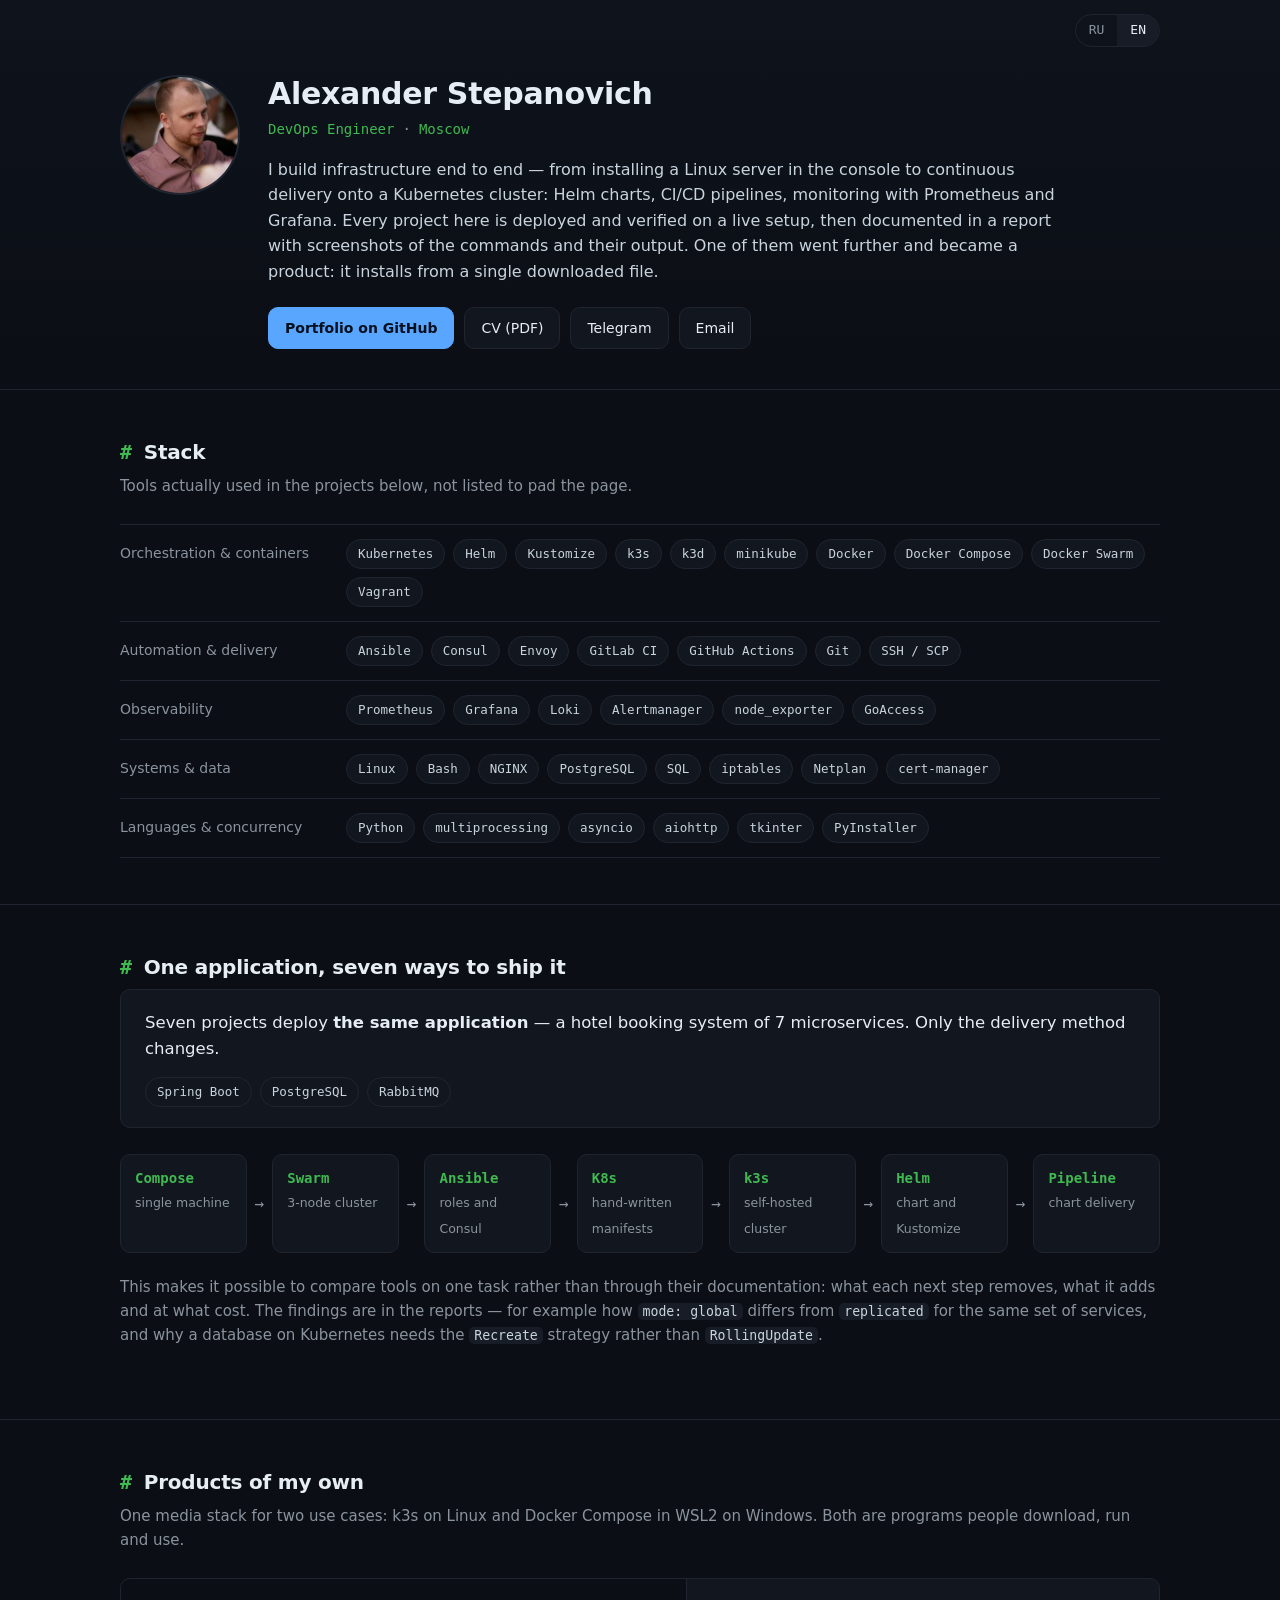
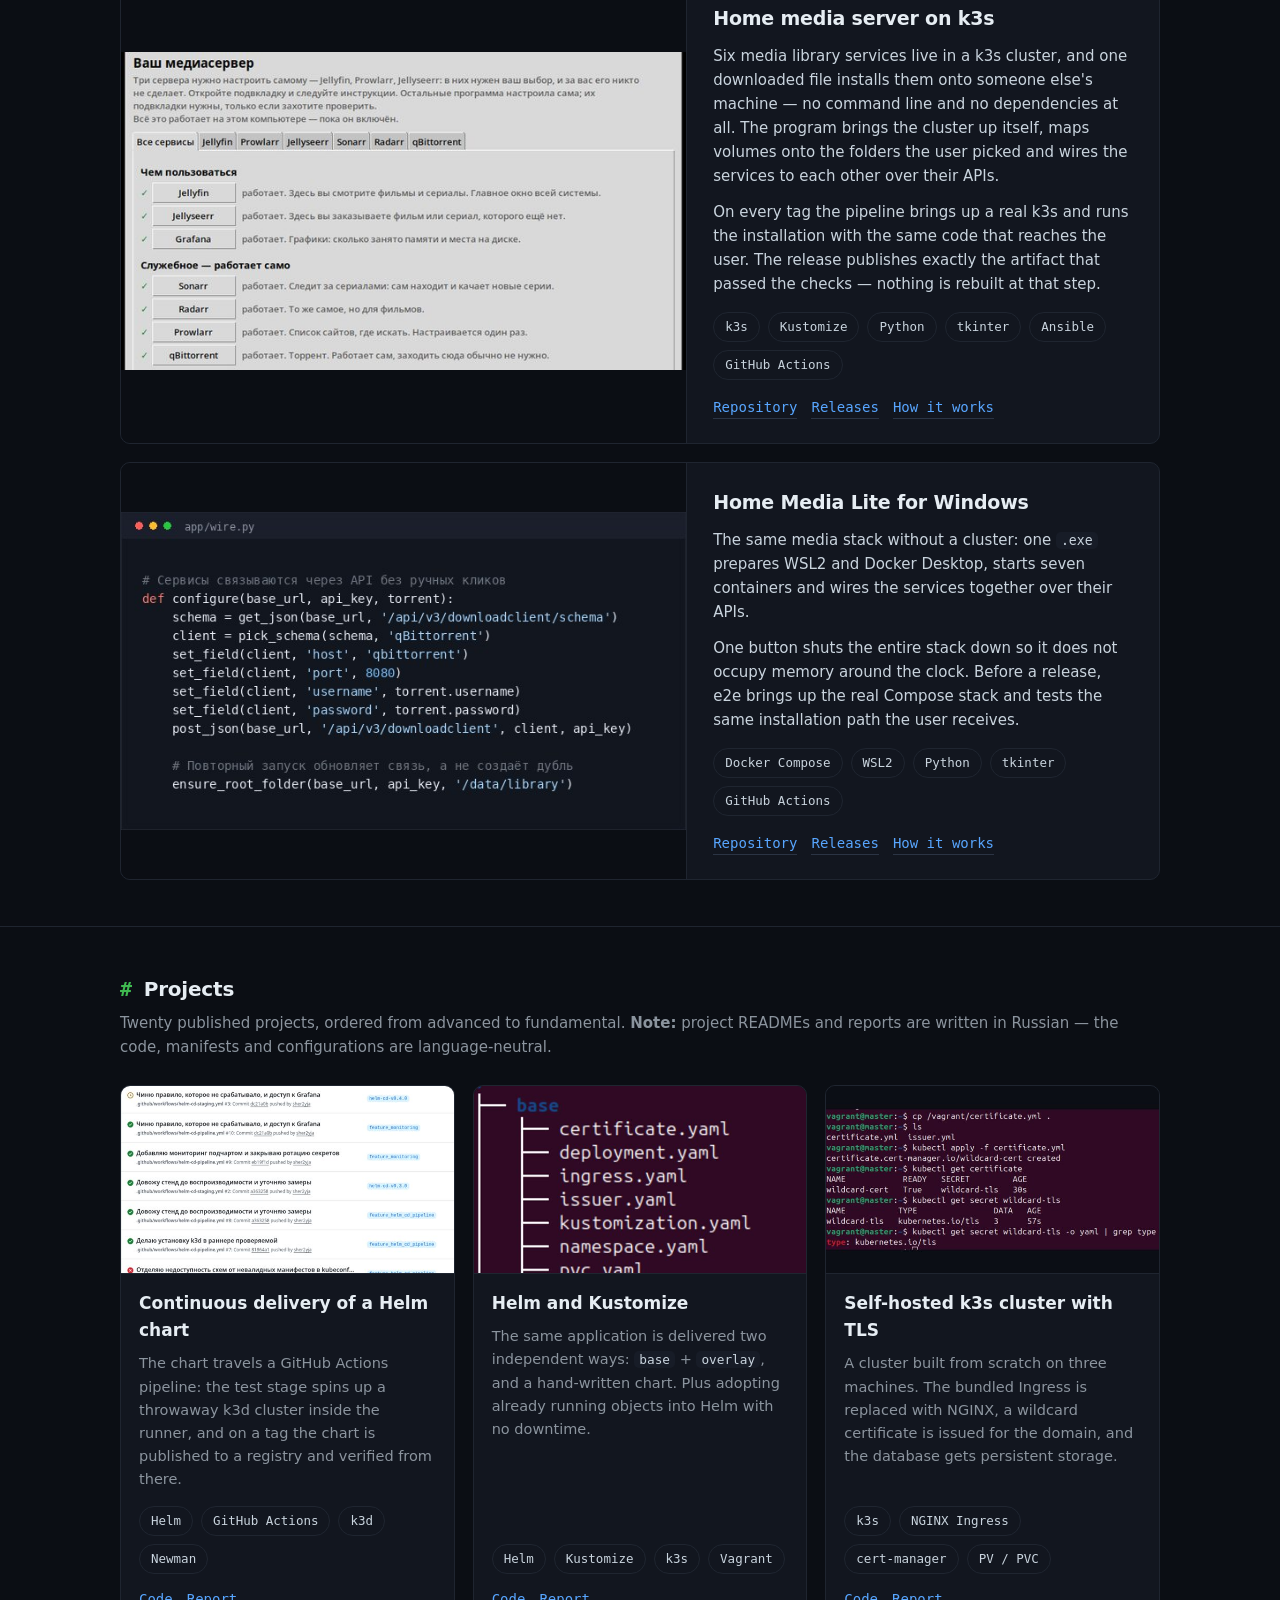
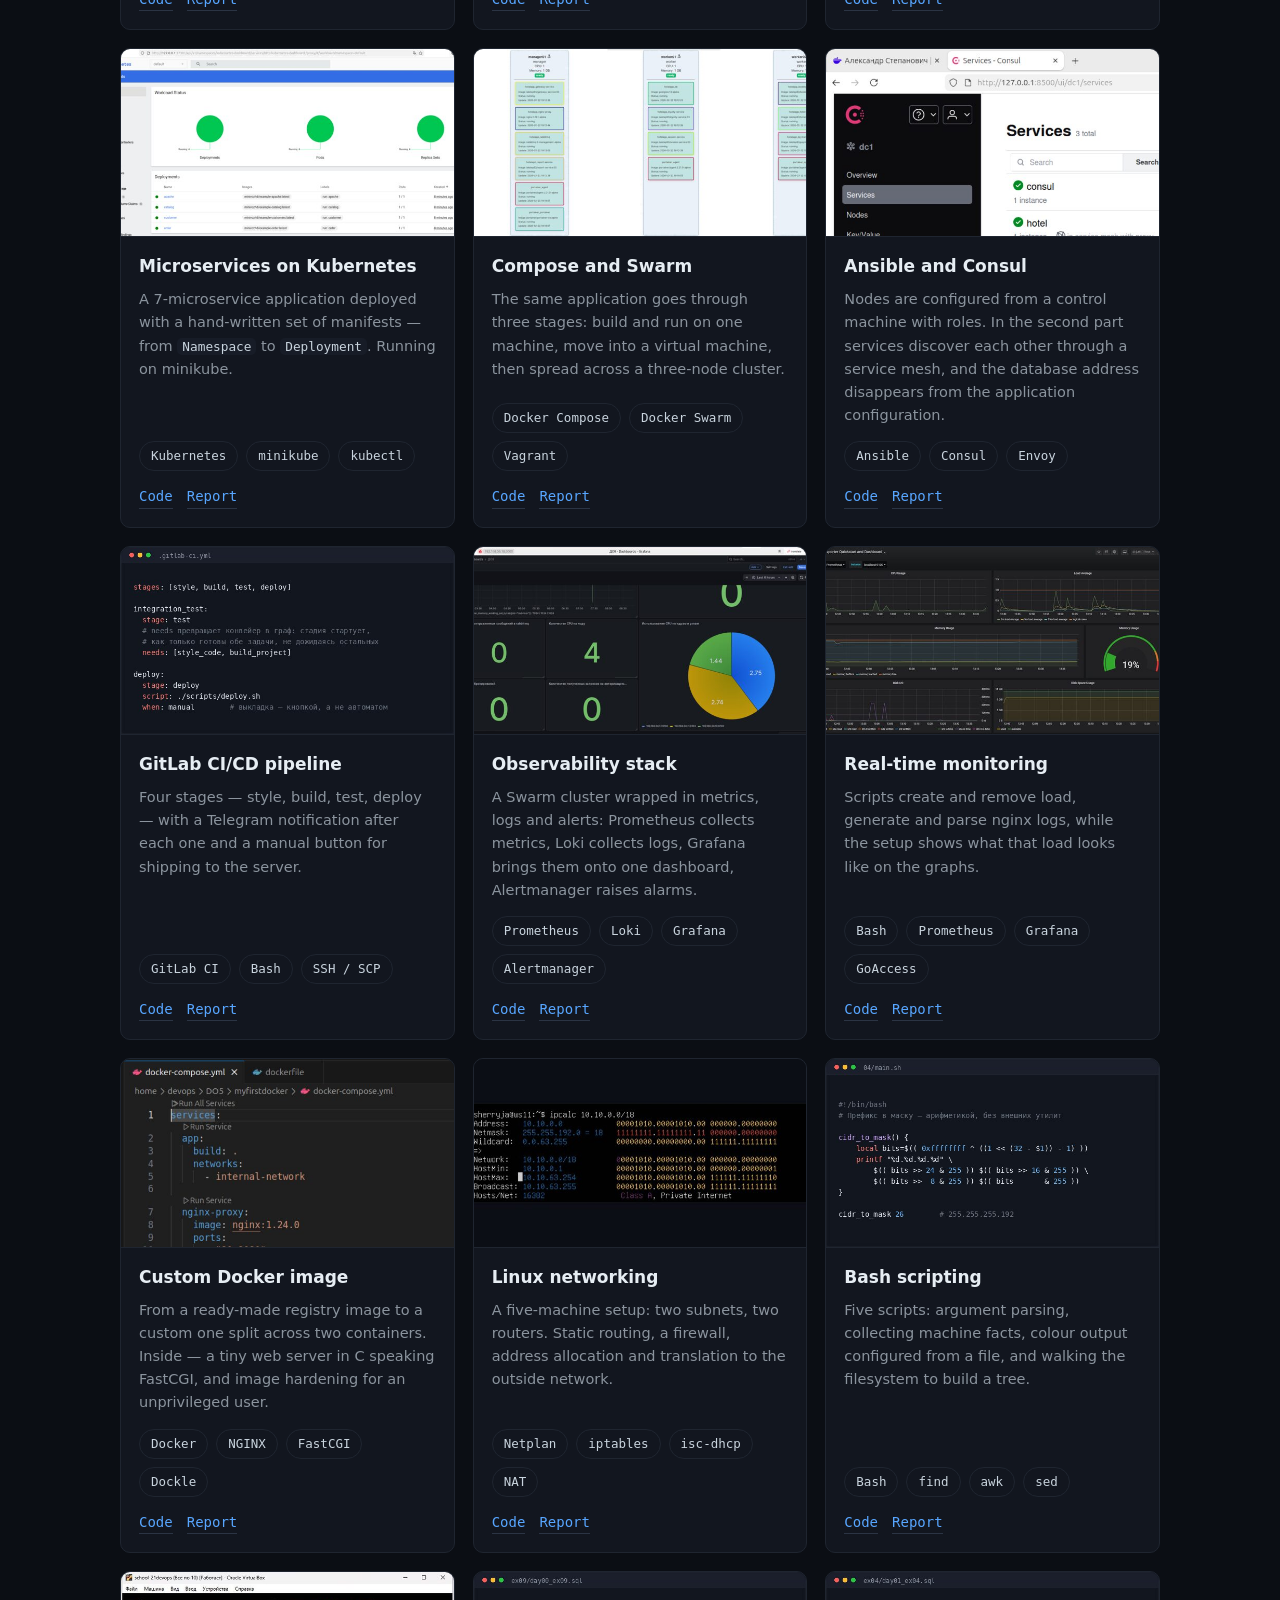
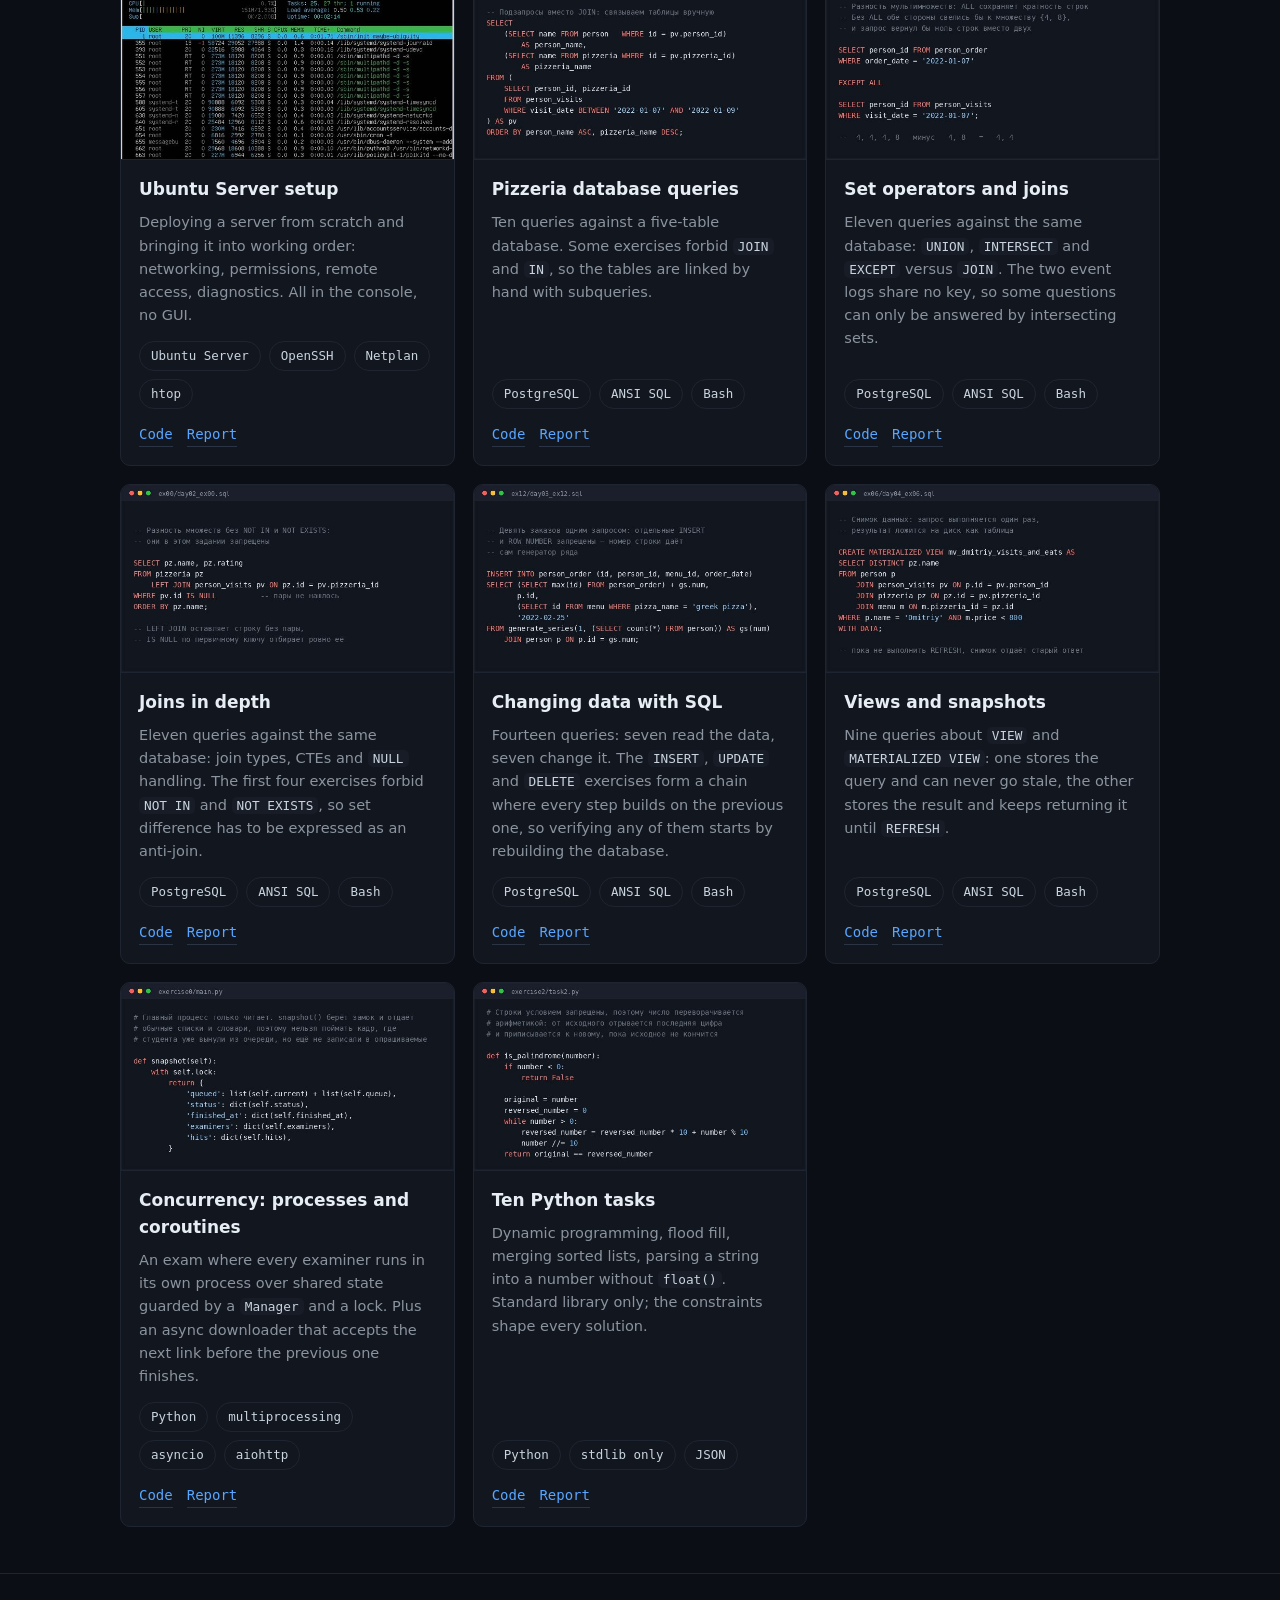
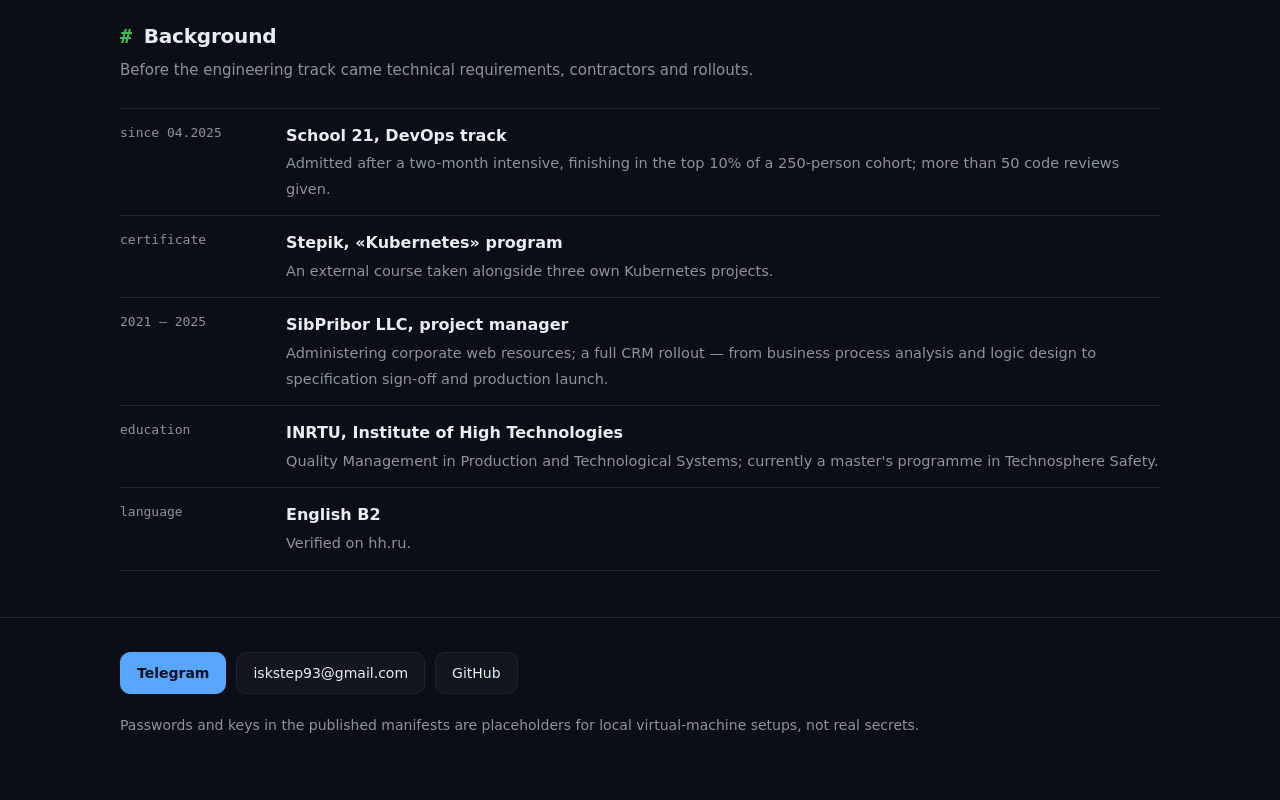
==== commit e83d9cd7: "Добавляю Home Media Lite на сайт и обновляю резюме" ====
--- a/en/index.html
+++ b/en/index.html
@@ -4,9 +4,9 @@
 <meta charset="utf-8">
 <meta name="viewport" content="width=device-width, initial-scale=1">
 <title>Alexander Stepanovich — DevOps Engineer</title>
-<meta name="description" content="DevOps portfolio: Kubernetes, Helm, Ansible, Docker, CI/CD and monitoring. Twenty projects with reports and working configurations, plus a product of my own on k3s with releases.">
+<meta name="description" content="DevOps portfolio: Kubernetes, Helm, Ansible, Docker, CI/CD and monitoring. Twenty projects with reports and working configurations, plus two home-media products for Linux and Windows.">
 <meta property="og:title" content="Alexander Stepanovich — DevOps Engineer">
-<meta property="og:description" content="DevOps portfolio: Kubernetes, Helm, Ansible, Docker, CI/CD and monitoring. Twenty projects and a product of my own on k3s.">
+<meta property="og:description" content="DevOps portfolio: Kubernetes, Helm, Ansible, Docker, CI/CD and monitoring. Twenty projects and two home-media products.">
 <meta property="og:image" content="https://sher2yja.github.io/assets/photo.jpg">
 <meta property="og:url" content="https://sher2yja.github.io/en/">
 <meta property="og:type" content="profile">
@@ -134,8 +134,8 @@
 
 <section id="product">
   <div class="wrap">
-    <h2>A product of my own</h2>
-    <p class="sub">Not a report about a test setup but a program: people download it, run it and use it. The only work here that has a version and releases.</p>
+    <h2>Products of my own</h2>
+    <p class="sub">One media stack for two use cases: k3s on Linux and Docker Compose in WSL2 on Windows. Both are programs people download, run and use.</p>
 
     <article class="product">
       <div class="product-shot">
@@ -150,6 +150,23 @@
           <a href="https://github.com/sher2yja/home-media-k3s">Repository</a>
           <a href="https://github.com/sher2yja/home-media-k3s/releases">Releases</a>
           <a href="https://github.com/sher2yja/home-media-k3s/blob/master/DEVELOPMENT.md">How it works</a>
+        </div>
+      </div>
+    </article>
+
+    <article class="product">
+      <div class="product-shot">
+        <img src="../assets/covers/home-media-lite.jpg" alt="Home Media Lite service-wiring code" width="640" height="360">
+      </div>
+      <div class="product-body">
+        <h3>Home Media Lite for Windows</h3>
+        <p>The same media stack without a cluster: one <code>.exe</code> prepares WSL2 and Docker Desktop, starts seven containers and wires the services together over their APIs.</p>
+        <p>One button shuts the entire stack down so it does not occupy memory around the clock. Before a release, e2e brings up the real Compose stack and tests the same installation path the user receives.</p>
+        <div class="chips"><span class="chip">Docker Compose</span><span class="chip">WSL2</span><span class="chip">Python</span><span class="chip">tkinter</span><span class="chip">GitHub Actions</span></div>
+        <div class="links">
+          <a href="https://github.com/sher2yja/home-media-lite">Repository</a>
+          <a href="https://github.com/sher2yja/home-media-lite/releases">Releases</a>
+          <a href="https://github.com/sher2yja/home-media-lite/blob/master/DEVELOPMENT.md">How it works</a>
         </div>
       </div>
     </article>
--- a/assets/style.css
+++ b/assets/style.css
@@ -402,6 +402,8 @@
 .product-body .chips { margin: 4px 0 16px; }
 
 .product-body .links { margin-top: auto; }
+
+.product + .product { margin-top: 18px; }
 
 /* ---------- опыт ---------- */
 
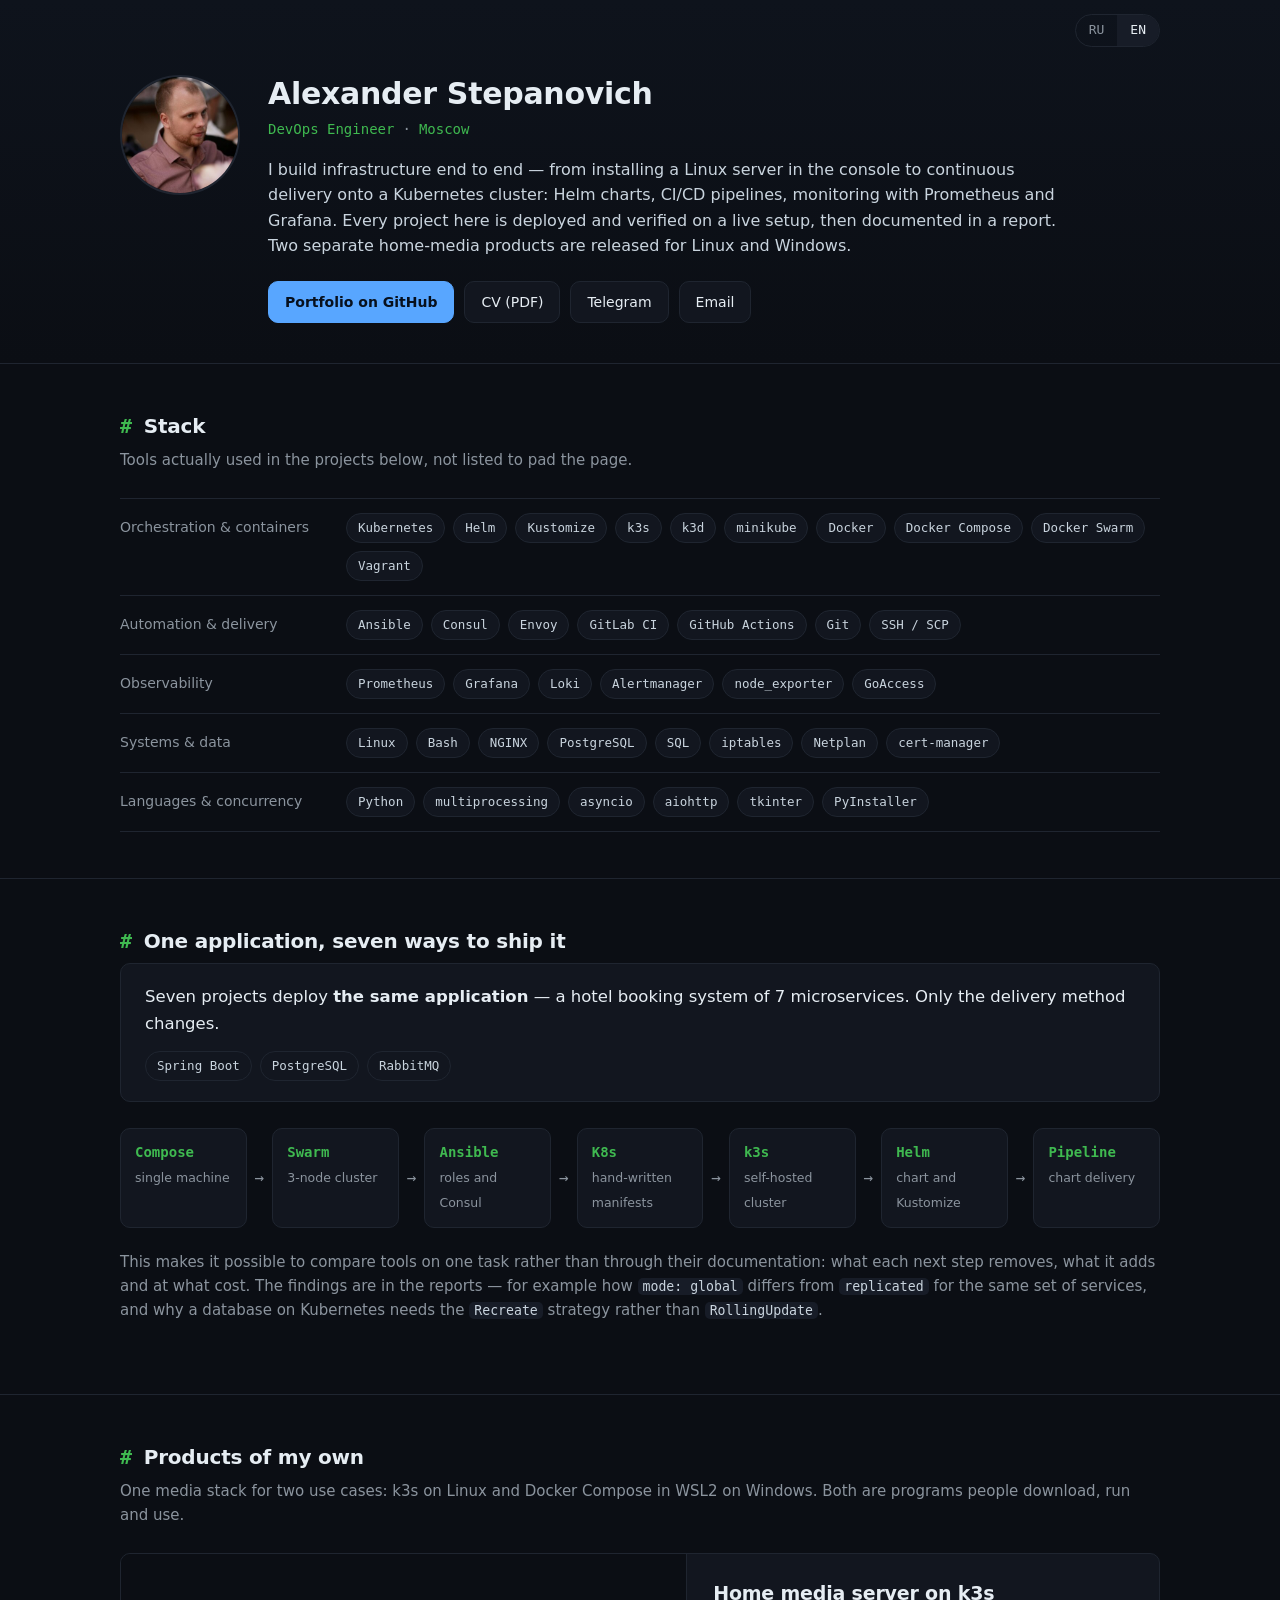
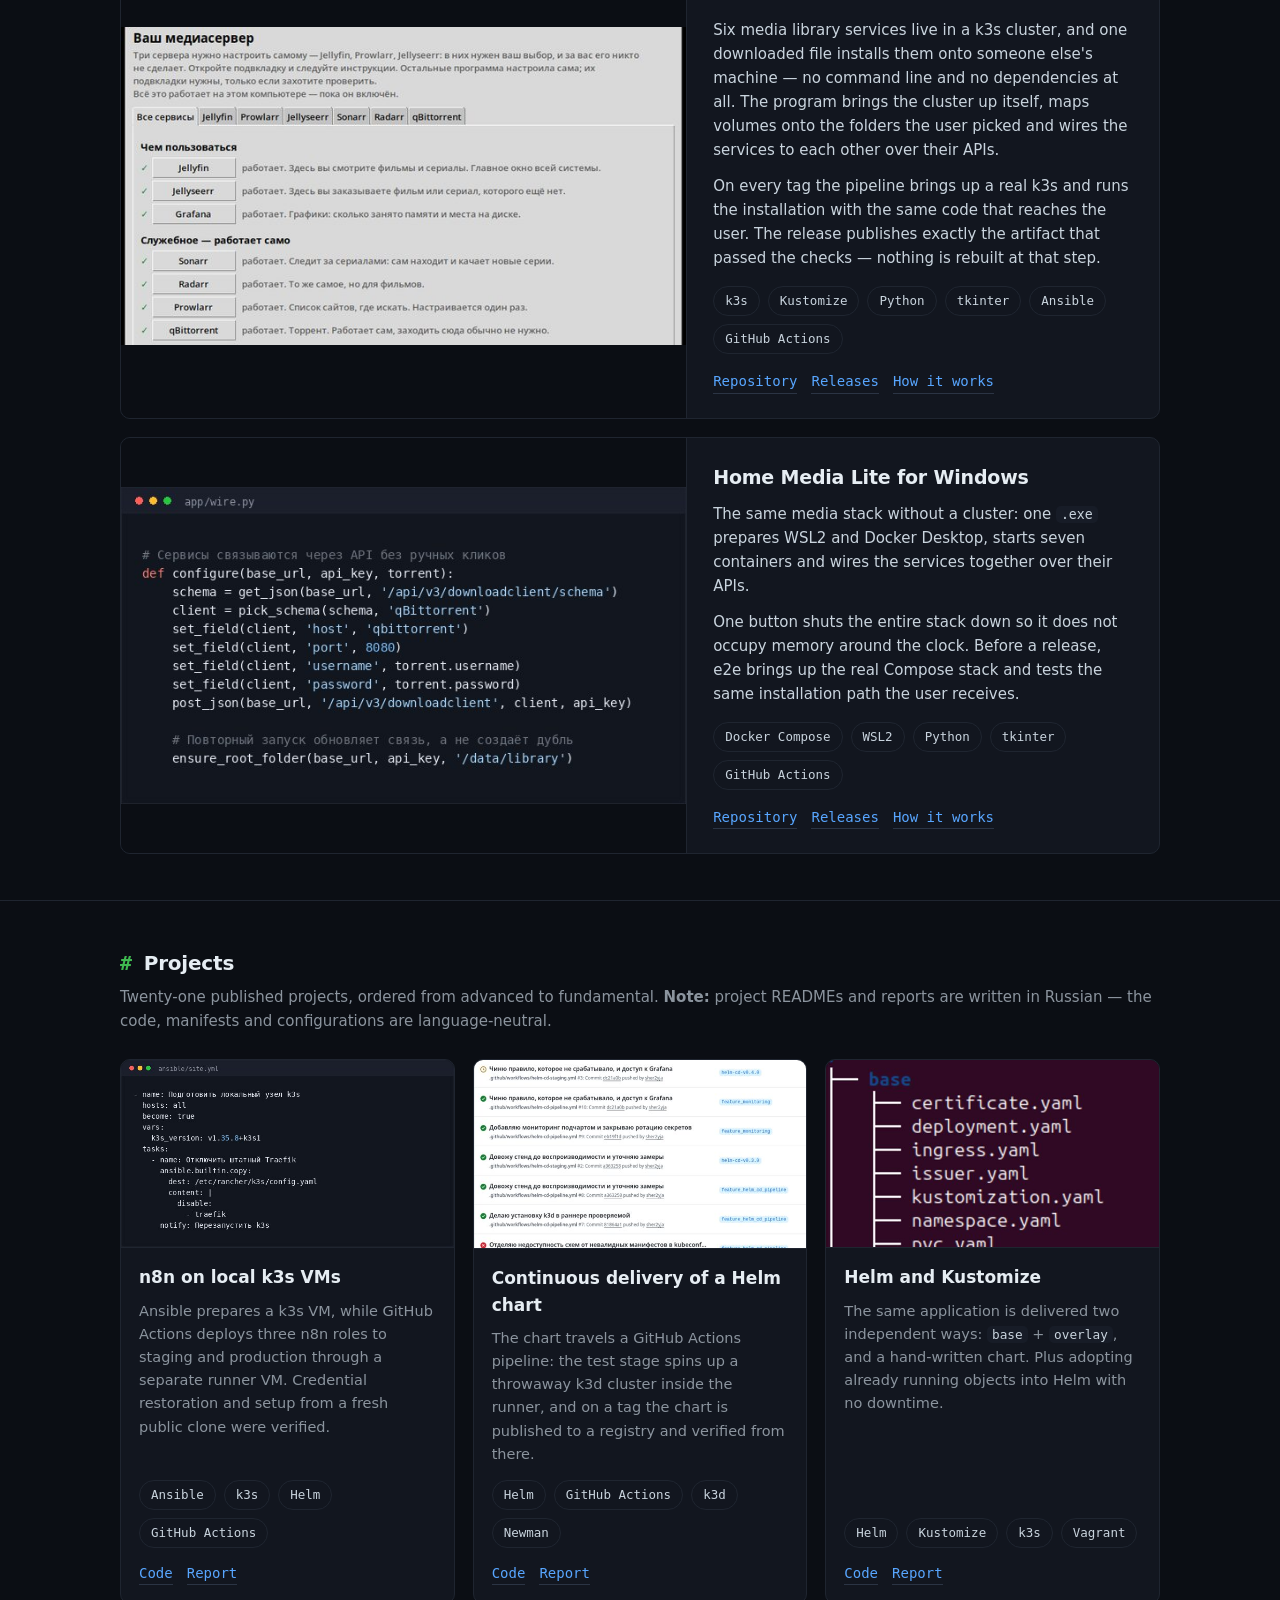
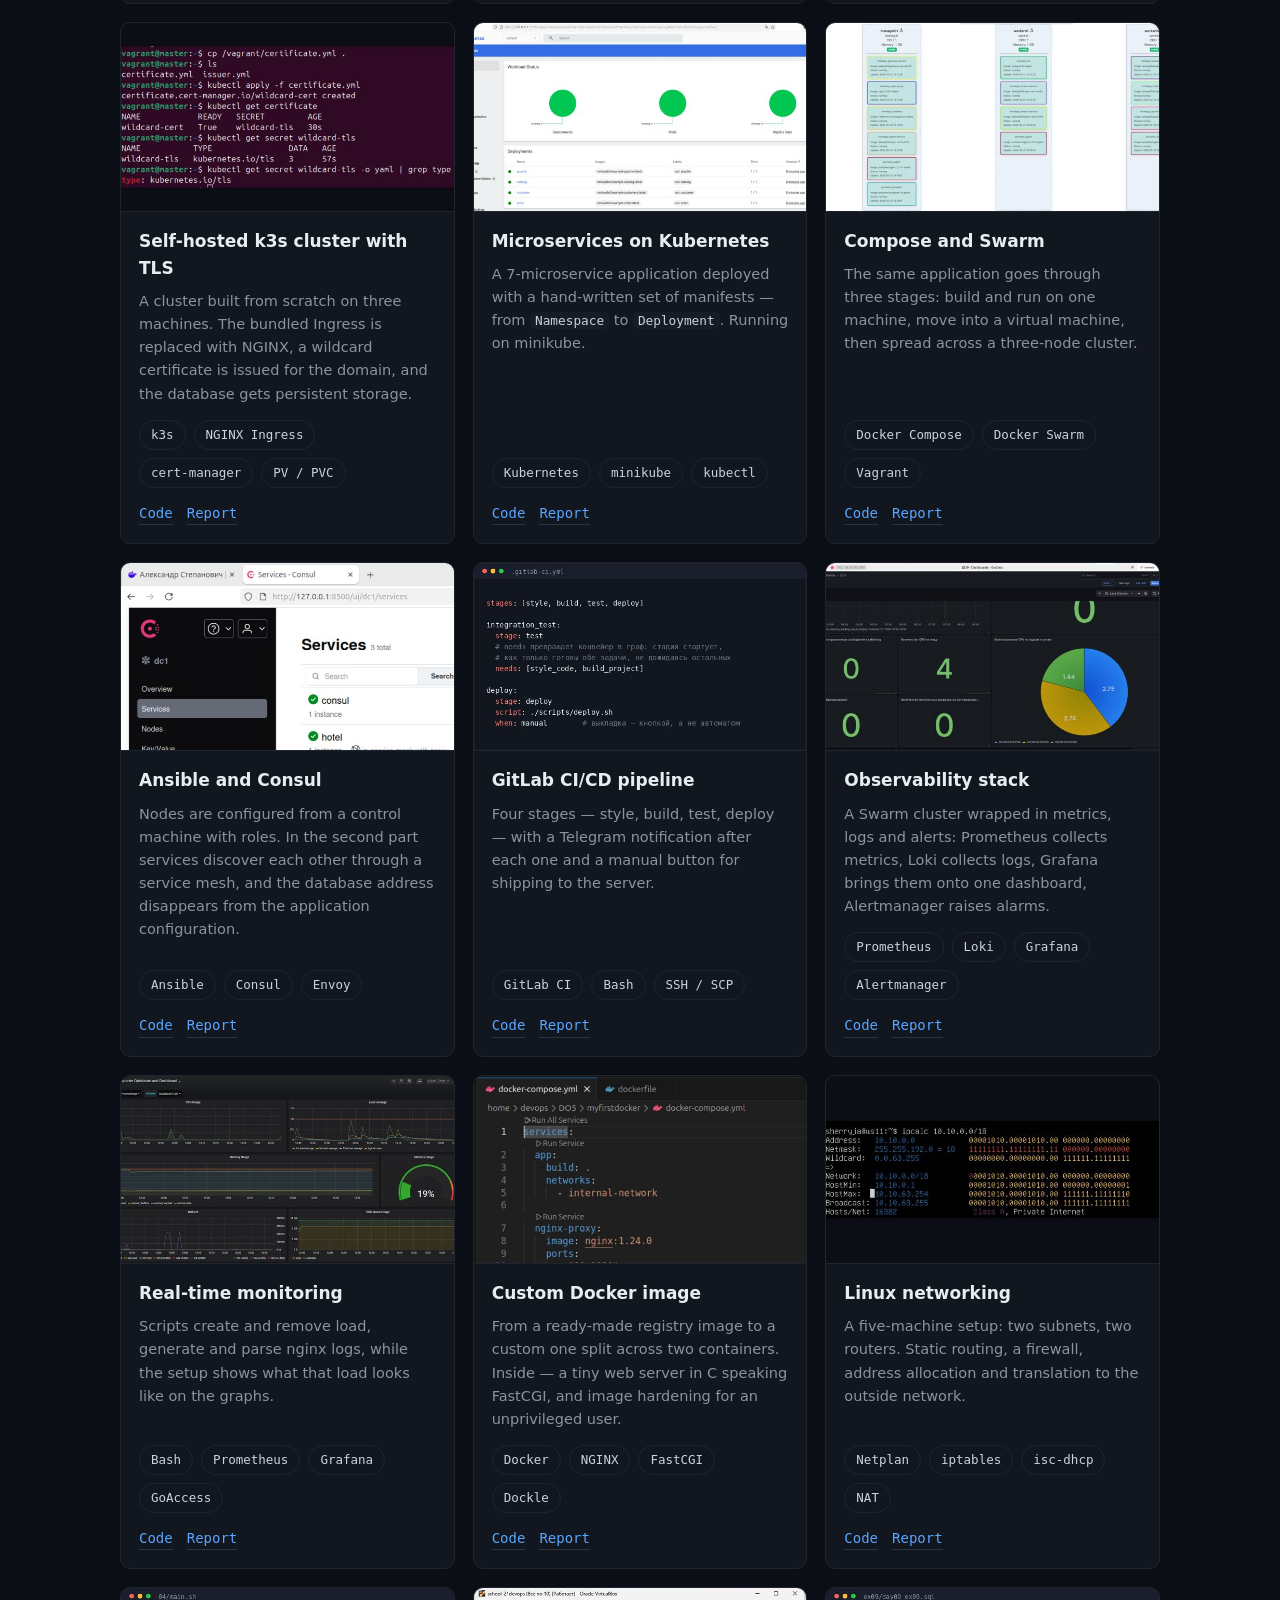
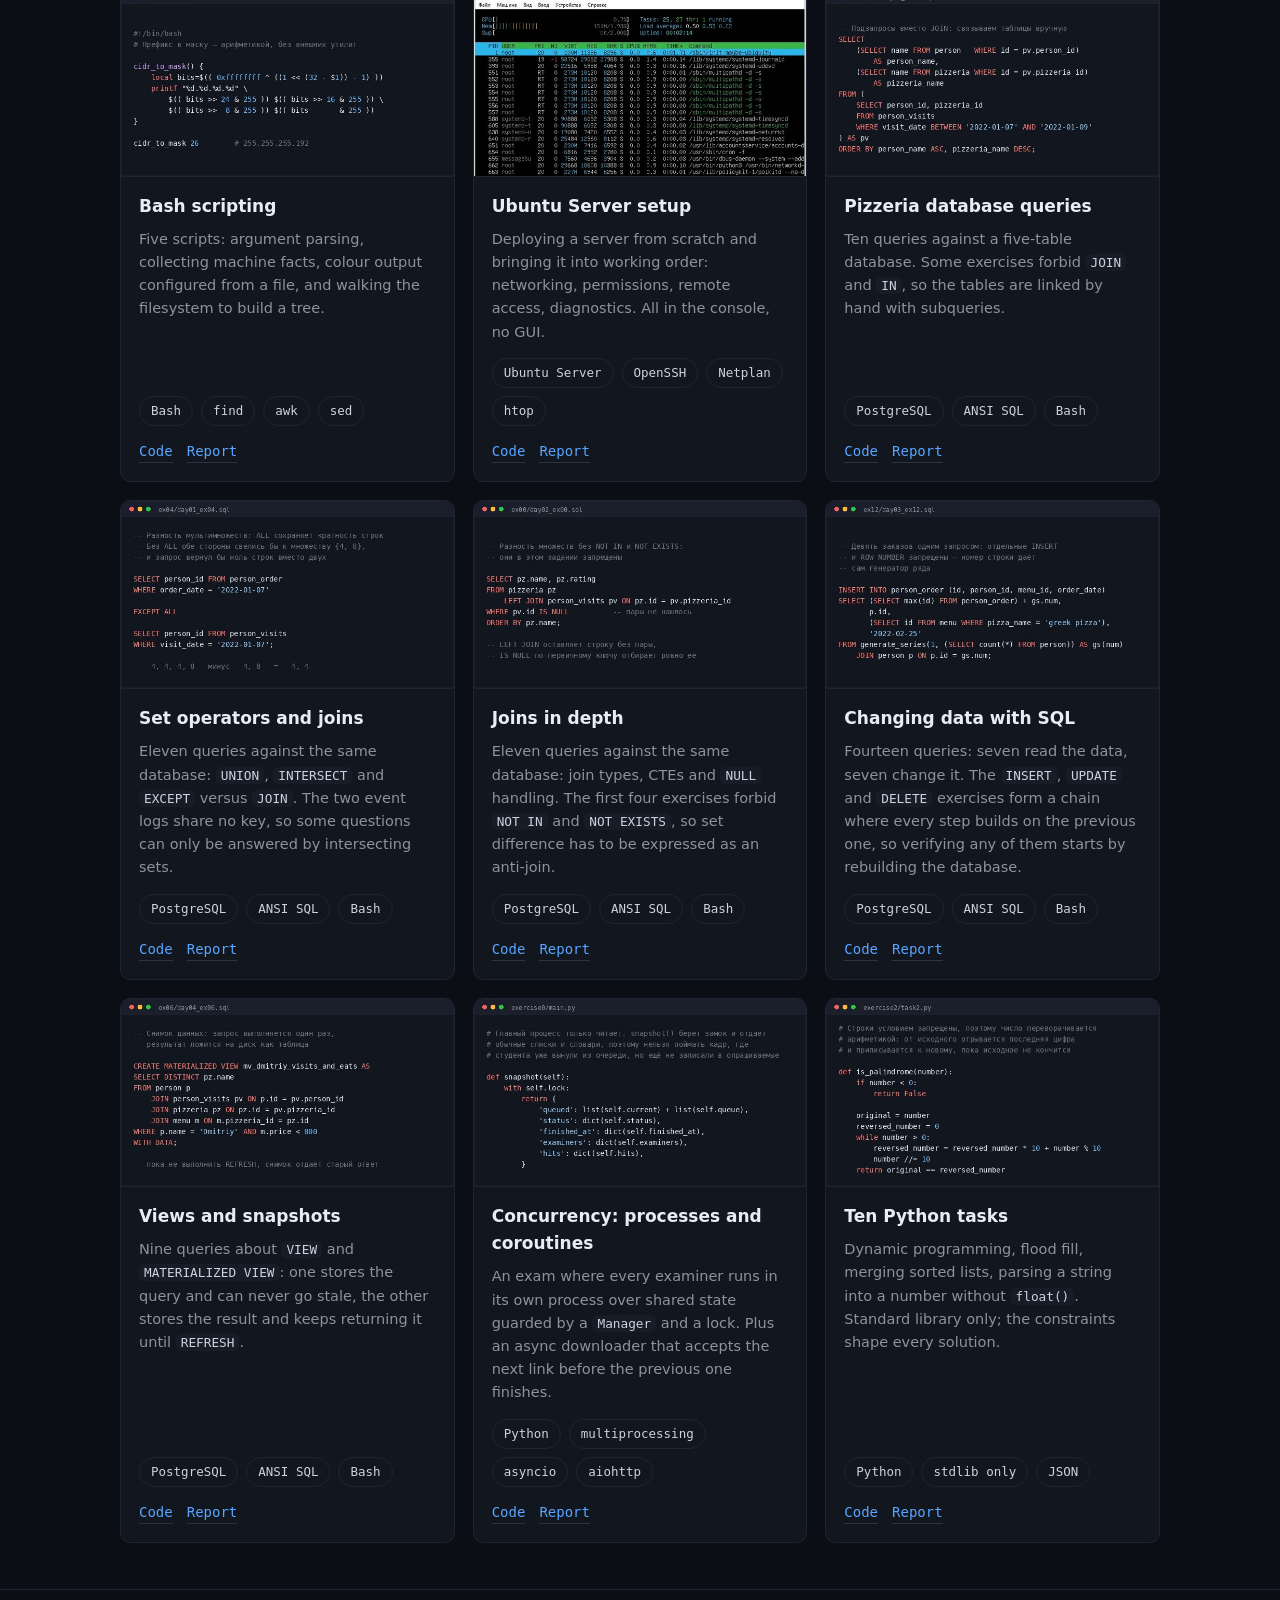
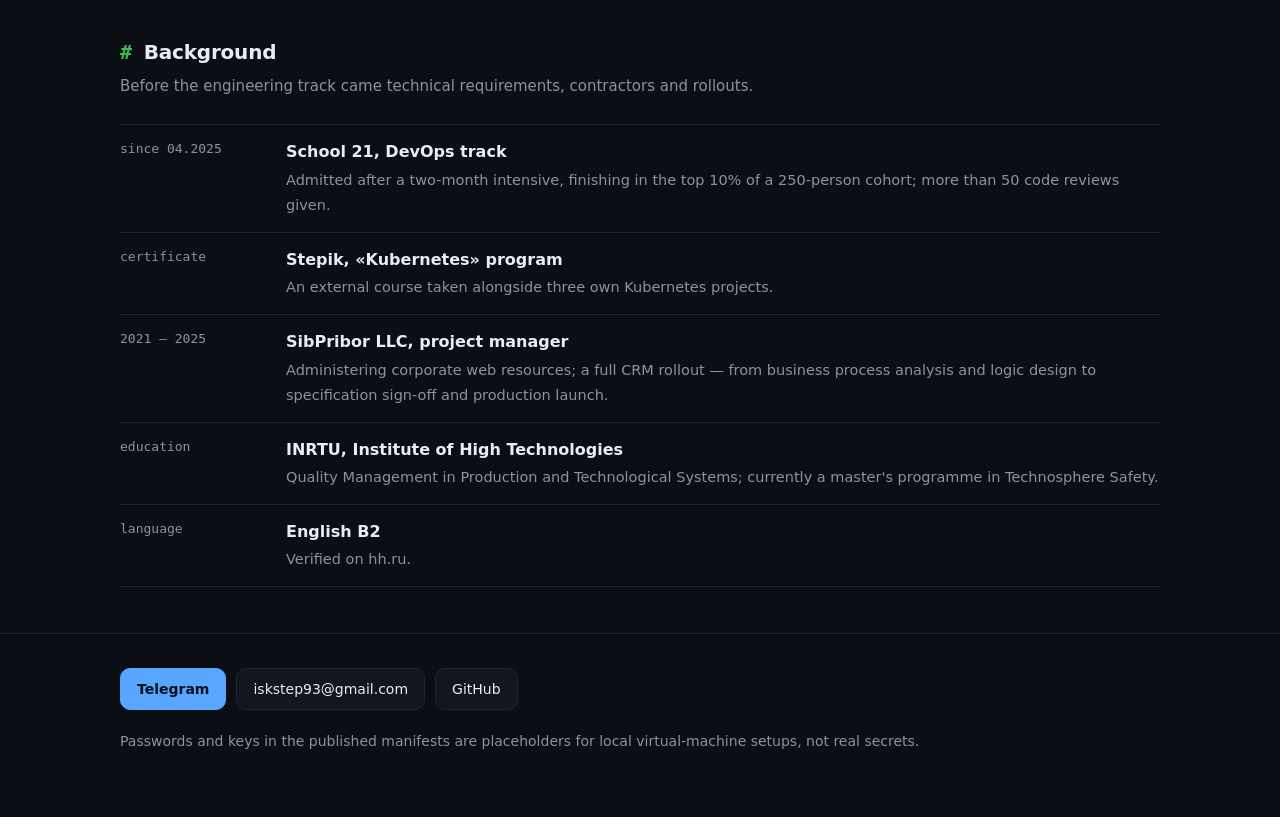
==== commit abf5625d: "Добавляю DO14 на сайт и обновляю резюме" ====
--- a/en/index.html
+++ b/en/index.html
@@ -4,9 +4,9 @@
 <meta charset="utf-8">
 <meta name="viewport" content="width=device-width, initial-scale=1">
 <title>Alexander Stepanovich — DevOps Engineer</title>
-<meta name="description" content="DevOps portfolio: Kubernetes, Helm, Ansible, Docker, CI/CD and monitoring. Twenty projects with reports and working configurations, plus two home-media products for Linux and Windows.">
+<meta name="description" content="DevOps portfolio: Kubernetes, Helm, Ansible, Docker, CI/CD and monitoring. Twenty-one projects with reports and working configurations, plus two home-media products for Linux and Windows.">
 <meta property="og:title" content="Alexander Stepanovich — DevOps Engineer">
-<meta property="og:description" content="DevOps portfolio: Kubernetes, Helm, Ansible, Docker, CI/CD and monitoring. Twenty projects and two home-media products.">
+<meta property="og:description" content="DevOps portfolio: Kubernetes, Helm, Ansible, Docker, CI/CD and monitoring. Twenty-one projects and two home-media products.">
 <meta property="og:image" content="https://sher2yja.github.io/assets/photo.jpg">
 <meta property="og:url" content="https://sher2yja.github.io/en/">
 <meta property="og:type" content="profile">
@@ -30,9 +30,8 @@
           in the console to continuous delivery onto a Kubernetes cluster: Helm
           charts, CI/CD pipelines, monitoring with Prometheus and Grafana. Every
           project here is deployed and verified on a live setup, then documented
-          in a report with screenshots of the commands and their output. One of
-          them went further and became a product: it installs from a single
-          downloaded file.
+          in a report. Two separate home-media products are released for Linux
+          and Windows.
         </p>
         <div class="actions">
           <a class="btn btn-primary" href="https://github.com/sher2yja/portfolio">Portfolio on GitHub</a>
@@ -177,12 +176,25 @@
   <div class="wrap">
     <h2>Projects</h2>
     <p class="sub">
-      Twenty published projects, ordered from advanced to fundamental.
+      Twenty-one published projects, ordered from advanced to fundamental.
       <strong>Note:</strong> project READMEs and reports are written
       in Russian — the code, manifests and configurations are language-neutral.
     </p>
 
     <div class="grid">
+
+      <article class="card">
+        <img src="../assets/covers/n8n-k3s-local.jpg" alt="Local n8n cluster manifests" loading="lazy" width="640" height="360">
+        <div class="card-body">
+          <h3>n8n on local k3s VMs</h3>
+          <p>Ansible prepares a k3s VM, while GitHub Actions deploys three n8n roles to staging and production through a separate runner VM. Credential restoration and setup from a fresh public clone were verified.</p>
+          <div class="chips"><span class="chip">Ansible</span><span class="chip">k3s</span><span class="chip">Helm</span><span class="chip">GitHub Actions</span></div>
+          <div class="links">
+            <a href="https://github.com/sher2yja/portfolio/tree/main/devops_projects/n8n-k3s-local">Code</a>
+            <a href="https://github.com/sher2yja/portfolio/blob/main/devops_projects/n8n-k3s-local/main_report.md">Report</a>
+          </div>
+        </div>
+      </article>
 
       <article class="card">
         <img src="../assets/covers/helm-cd-pipeline.jpg" alt="Pipeline runs in GitHub Actions" loading="lazy" width="640" height="360">
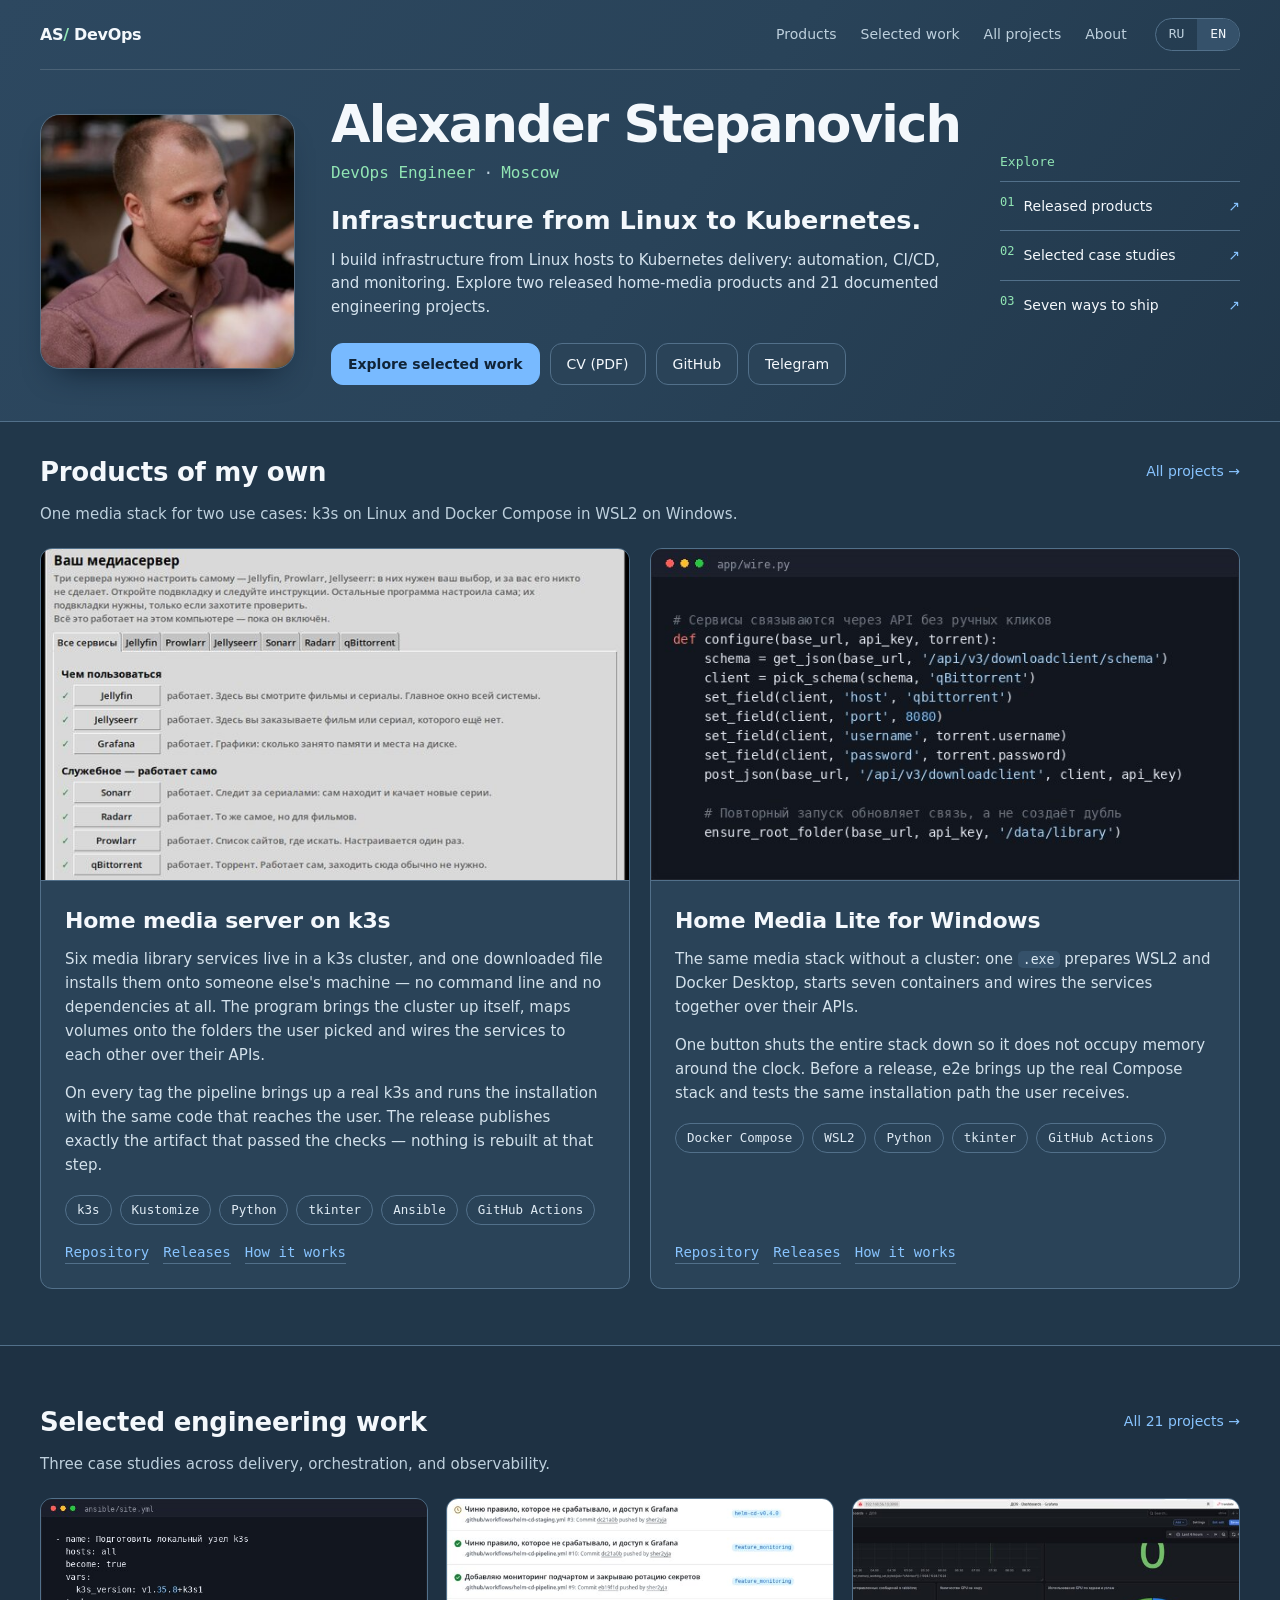
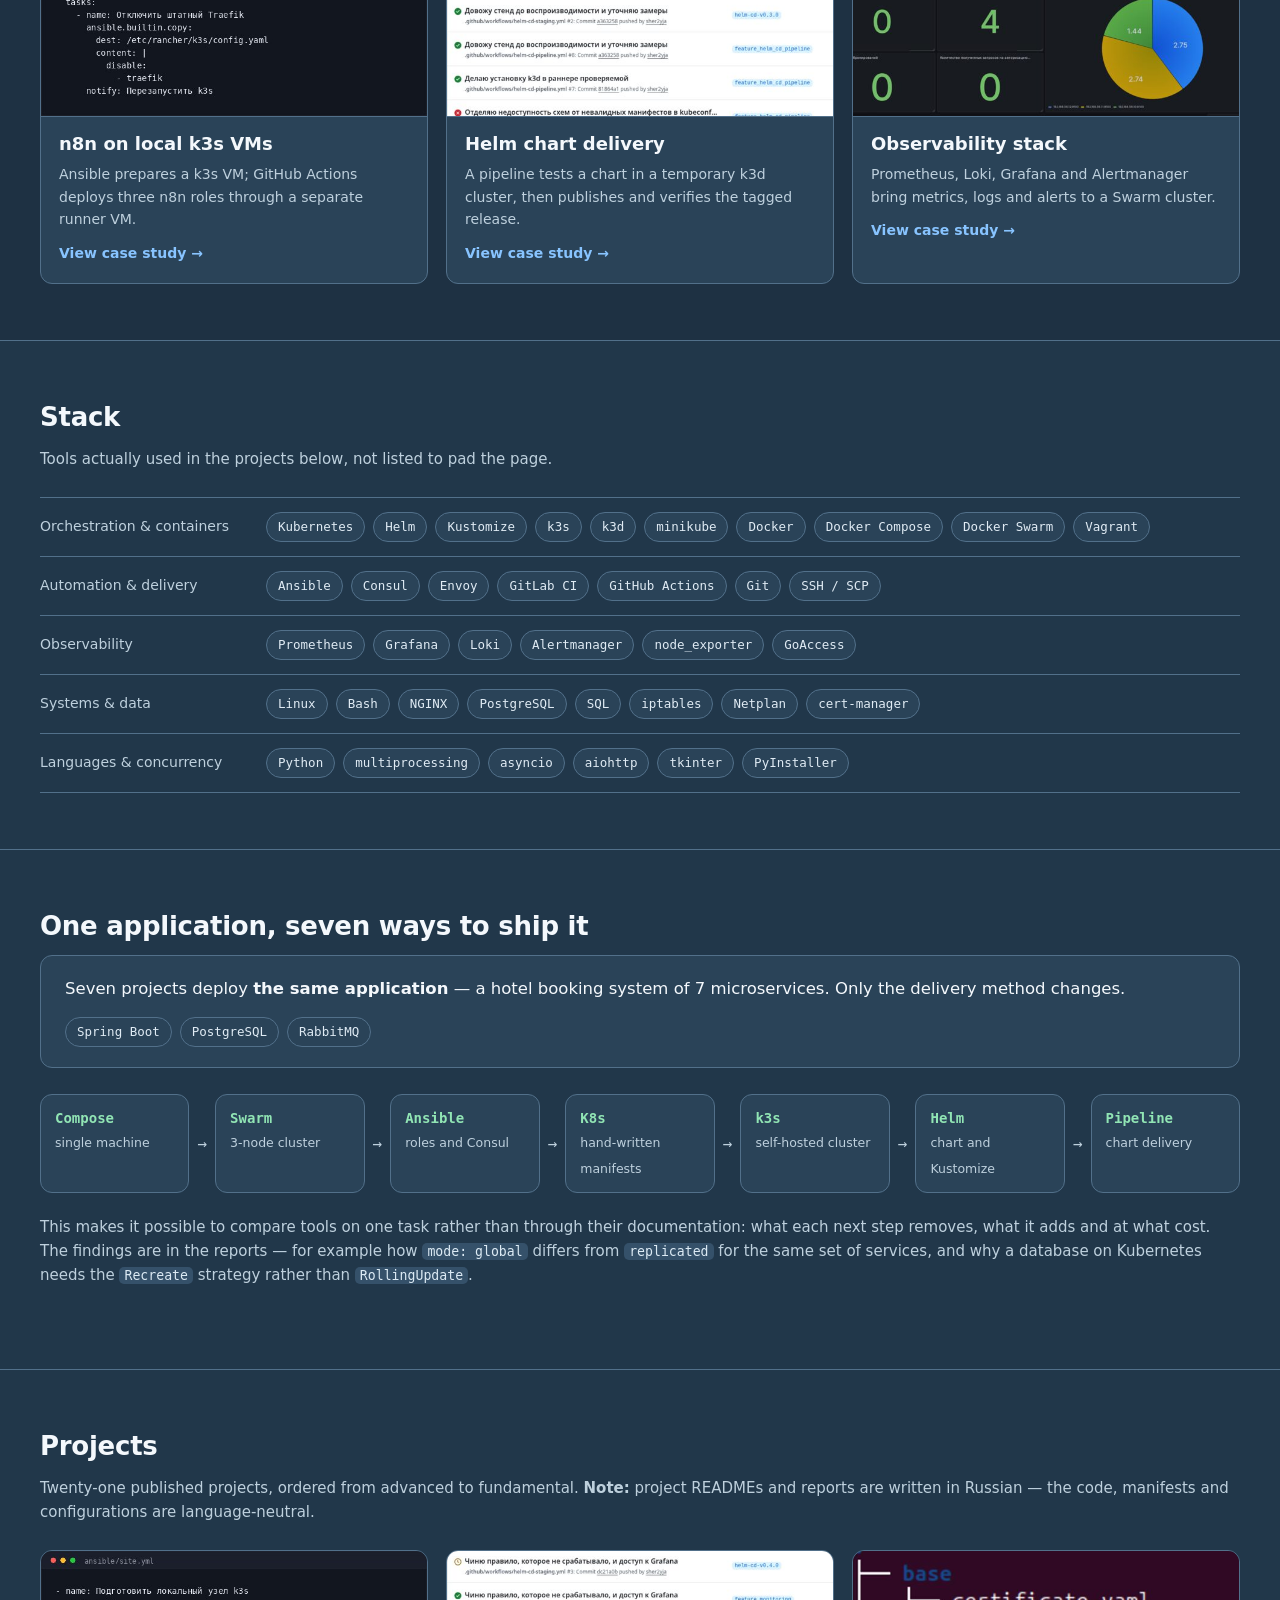
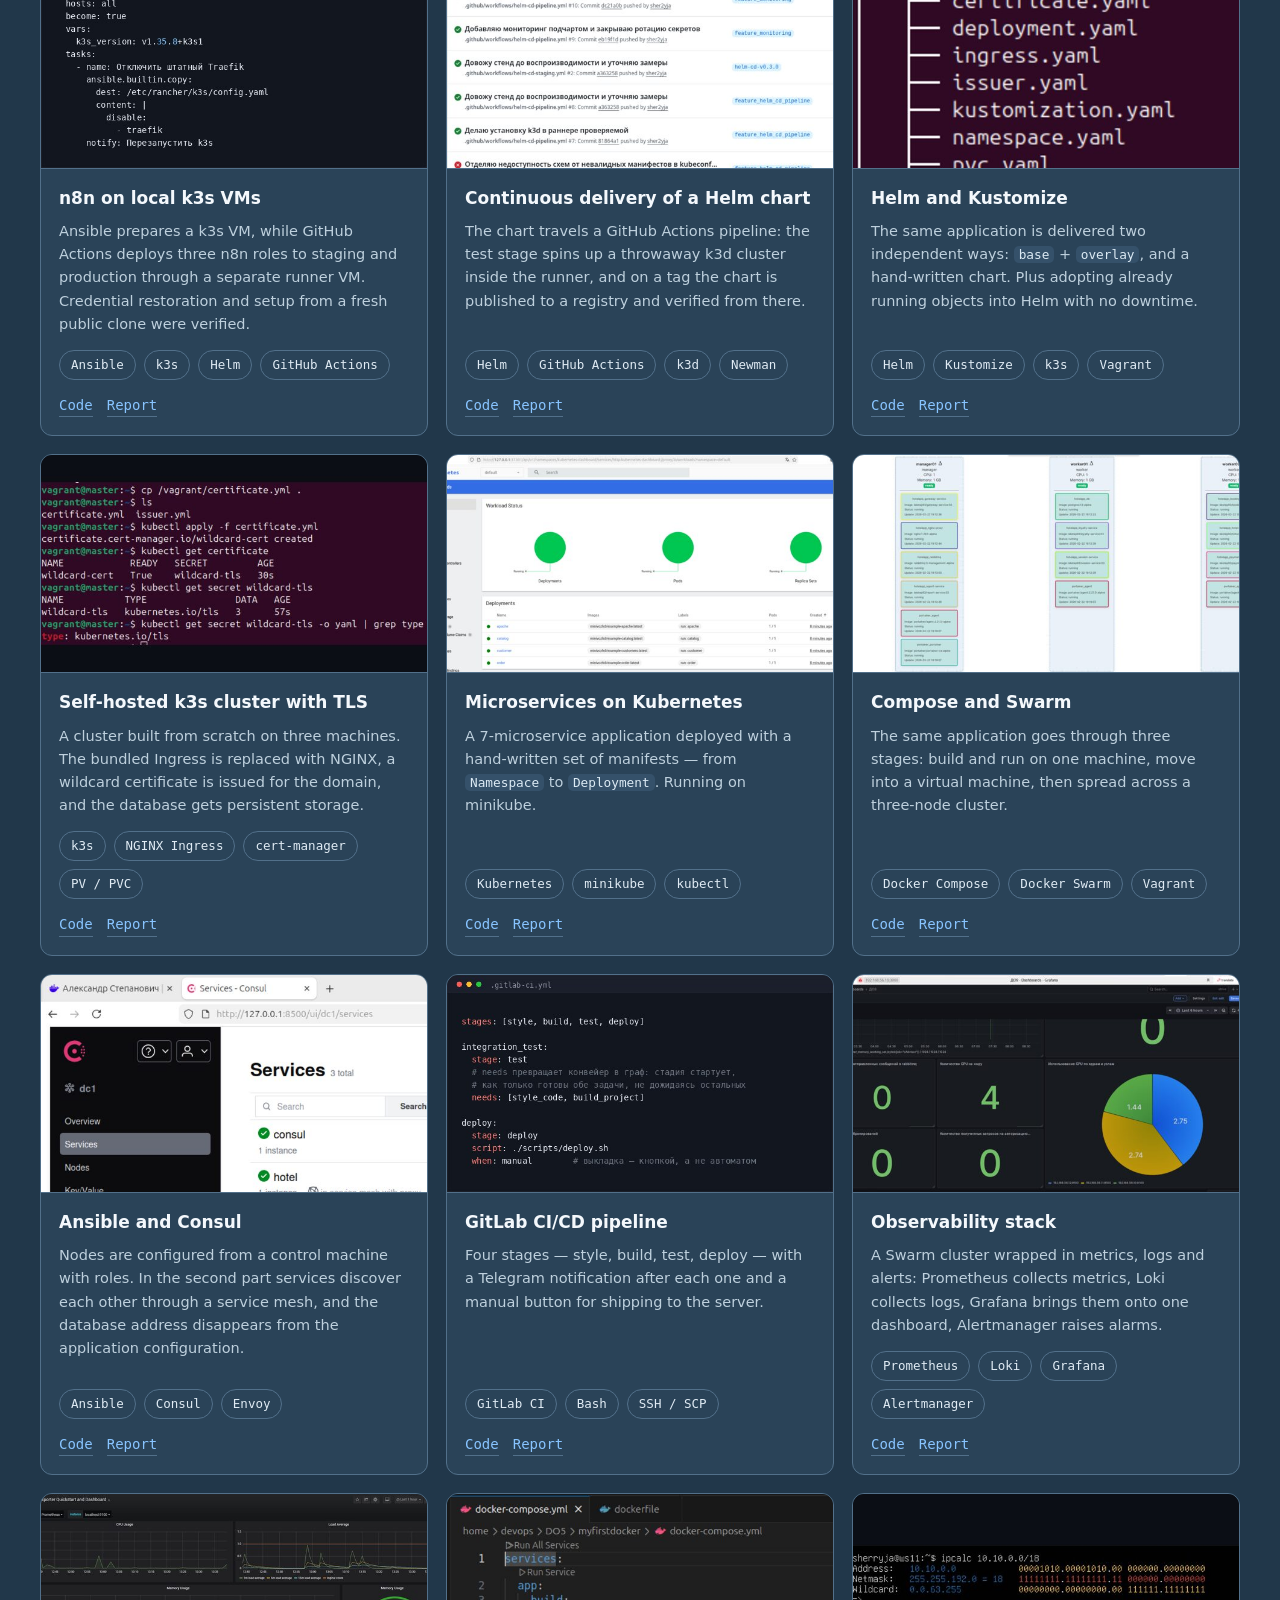
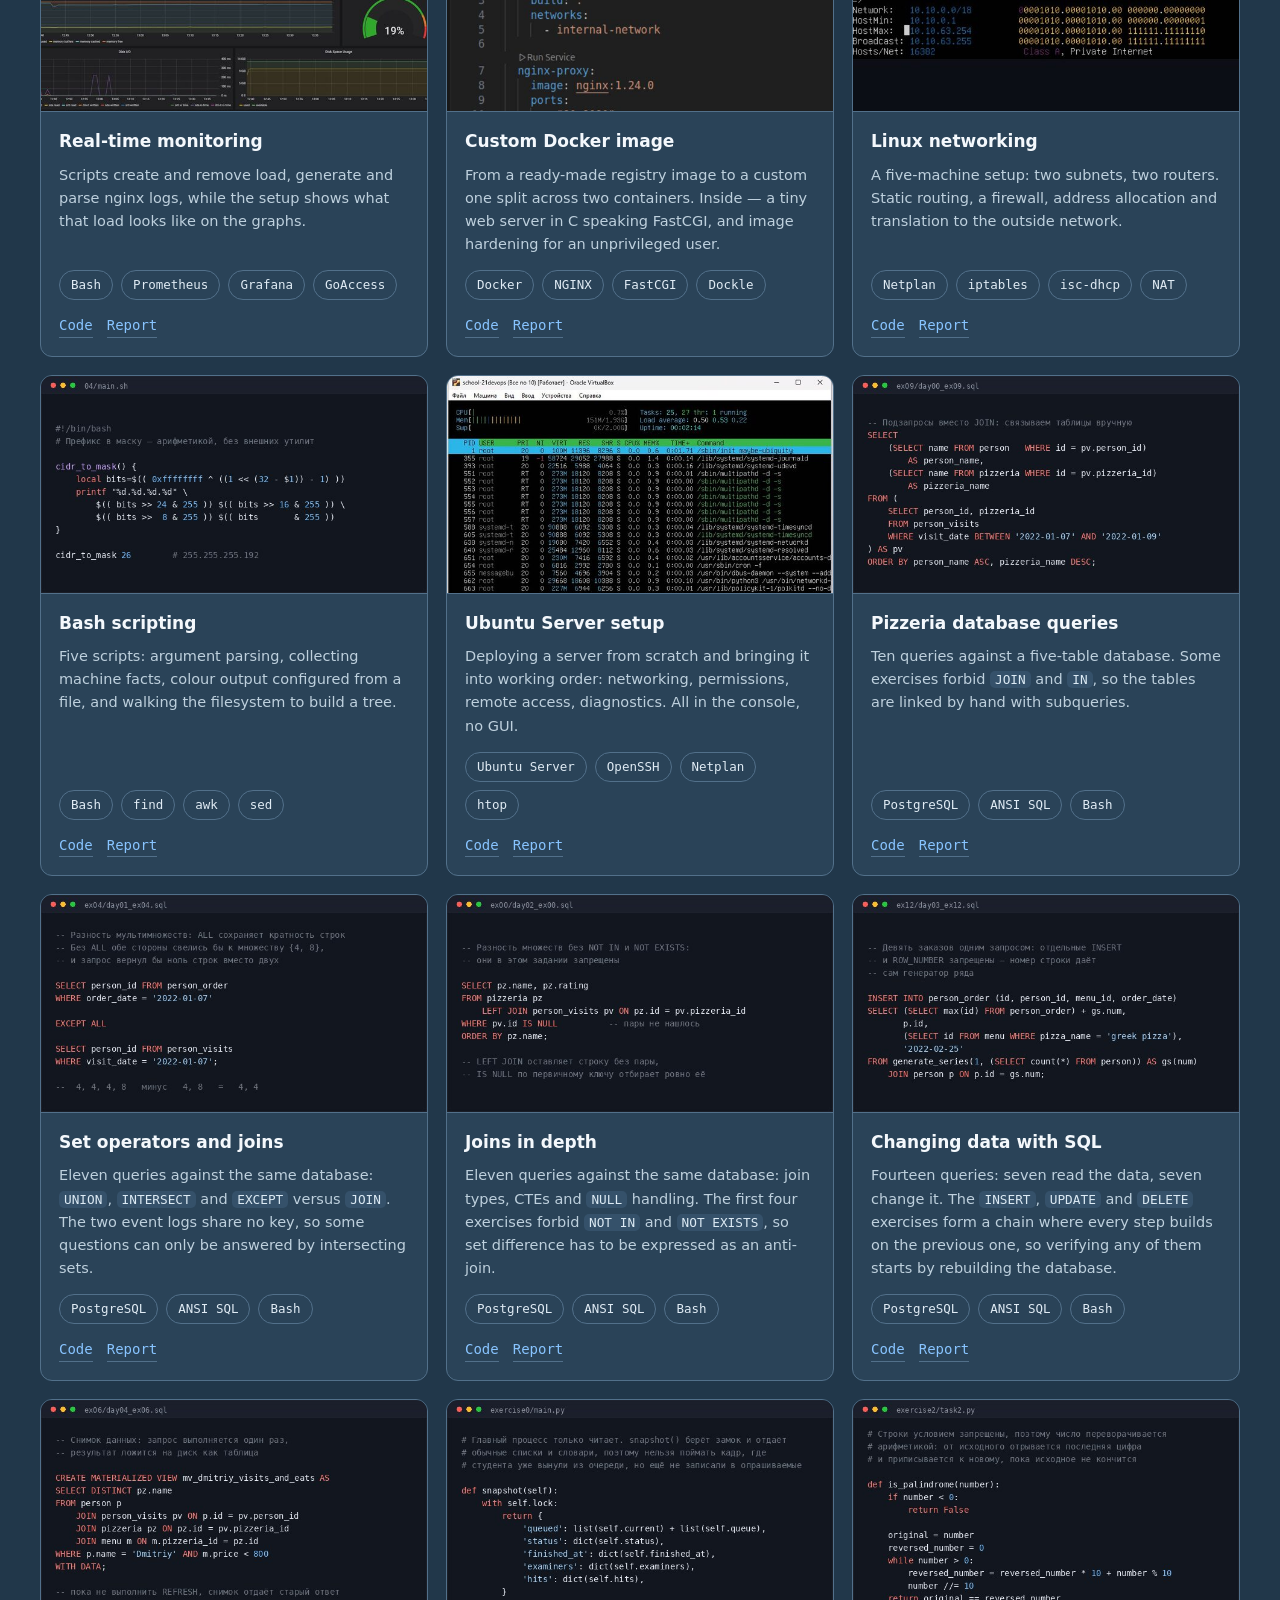
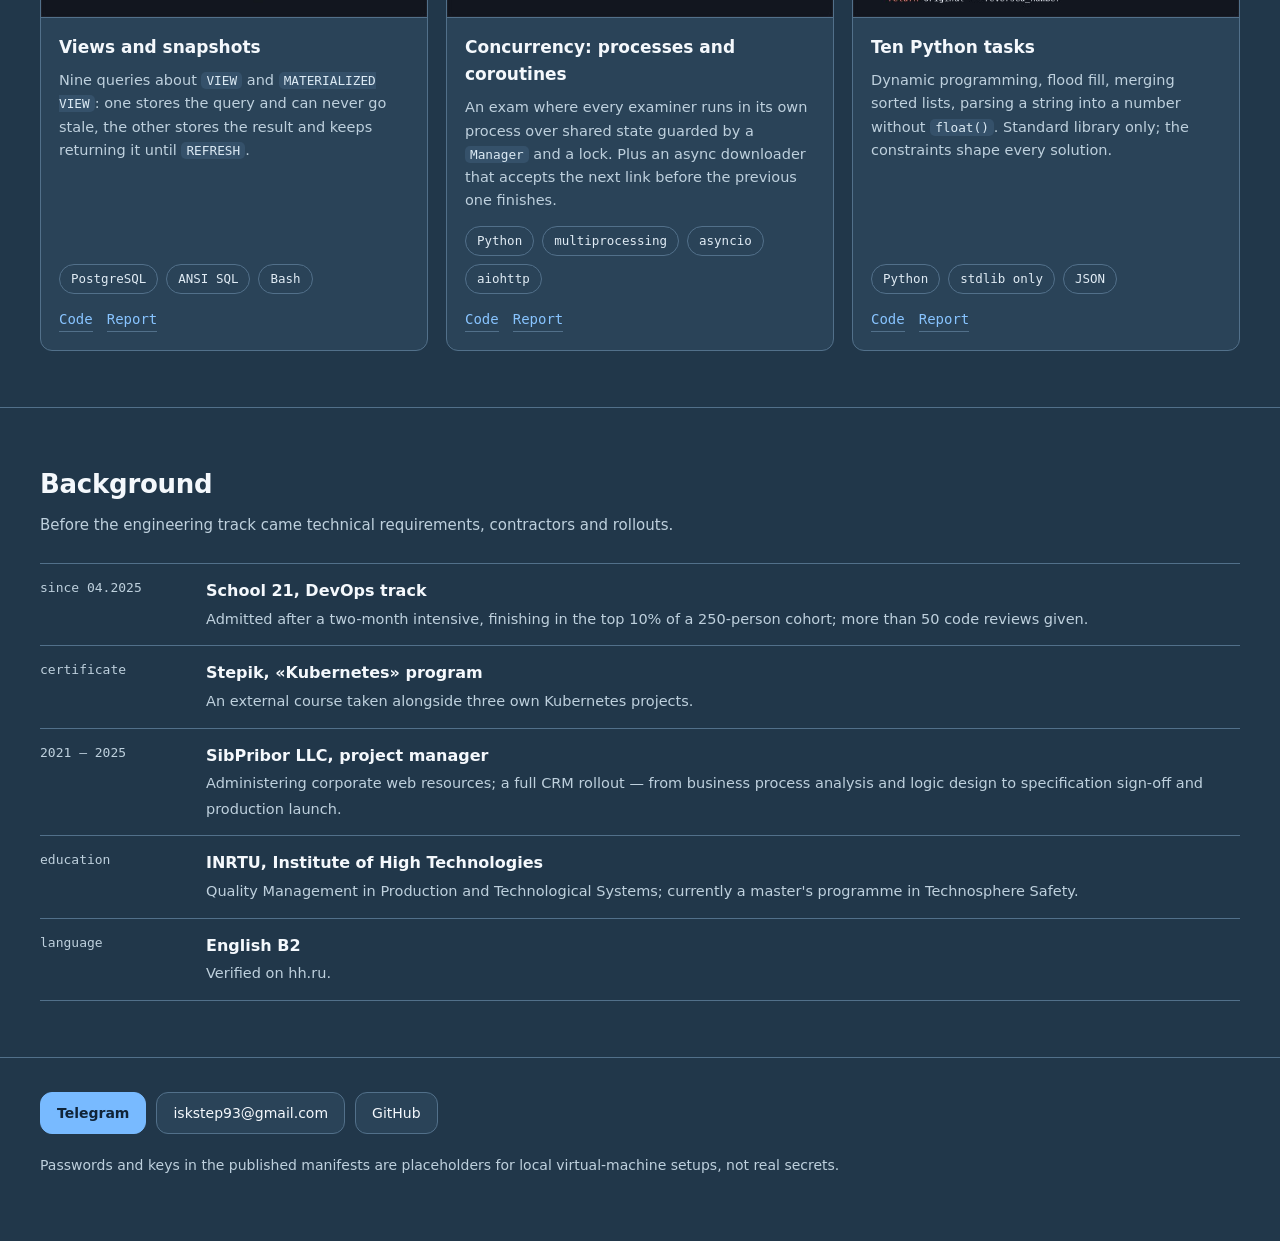
==== commit b67fd11f: "Обновляю дизайн сайта-портфолио" ====
--- a/en/index.html
+++ b/en/index.html
@@ -18,33 +18,112 @@
 <header class="top">
   <div class="wrap">
     <div class="top-bar">
+      <a class="brand" href="#top" aria-label="Back to the top">AS<span class="brand-mark">/</span> DevOps</a>
+      <nav class="site-nav" aria-label="Main navigation">
+        <a href="#product">Products</a>
+        <a href="#featured">Selected work</a>
+        <a href="#projects">All projects</a>
+        <a href="#background">About</a>
+      </nav>
       <nav class="lang"><a href="../">RU</a><span class="on">EN</span></nav>
     </div>
-    <div class="hero">
-      <img class="avatar" src="../assets/photo.jpg" alt="Alexander Stepanovich" width="120" height="120">
-      <div>
+    <div class="hero" id="top">
+      <img class="avatar" src="../assets/photo.jpg" alt="Portrait of Alexander Stepanovich" width="320" height="320">
+      <div class="hero-copy">
         <h1>Alexander Stepanovich</h1>
         <p class="role">DevOps Engineer<span class="dot">·</span>Moscow</p>
+        <p class="hero-thesis">Infrastructure from Linux to Kubernetes.</p>
         <p class="lead">
-          I build infrastructure end to end — from installing a Linux server
-          in the console to continuous delivery onto a Kubernetes cluster: Helm
-          charts, CI/CD pipelines, monitoring with Prometheus and Grafana. Every
-          project here is deployed and verified on a live setup, then documented
-          in a report. Two separate home-media products are released for Linux
-          and Windows.
+          I build infrastructure from Linux hosts to Kubernetes delivery:
+          automation, CI/CD, and monitoring. Explore two released home-media
+          products and 21 documented engineering projects.
         </p>
         <div class="actions">
-          <a class="btn btn-primary" href="https://github.com/sher2yja/portfolio">Portfolio on GitHub</a>
+          <a class="btn btn-primary" href="#featured">Explore selected work</a>
           <a class="btn" href="../assets/cv/Stepanovich_Alexander_CV.pdf">CV (PDF)</a>
+          <a class="btn" href="https://github.com/sher2yja/portfolio">GitHub</a>
           <a class="btn" href="https://t.me/Alexander_Stepanovich">Telegram</a>
-          <a class="btn" href="mailto:iskstep93@gmail.com">Email</a>
-        </div>
-      </div>
+        </div>
+      </div>
+      <aside class="hero-aside" aria-label="Portfolio at a glance">
+        <p class="hero-aside-title">Explore</p>
+        <a href="#product"><span>01</span> Released products <span aria-hidden="true">↗</span></a>
+        <a href="#featured"><span>02</span> Selected case studies <span aria-hidden="true">↗</span></a>
+        <a href="#chain"><span>03</span> Seven ways to ship <span aria-hidden="true">↗</span></a>
+      </aside>
     </div>
   </div>
 </header>
 
 <main>
+
+<section id="product">
+  <div class="wrap">
+    <div class="section-heading"><div><h2>Products of my own</h2><p class="sub">One media stack for two use cases: k3s on Linux and Docker Compose in WSL2 on Windows.</p></div><a href="#projects">All projects →</a></div>
+
+    <div class="product-list">
+      <article class="product">
+        <div class="product-shot">
+          <img src="../assets/covers/home-media-k3s.jpg" alt="The application window: all seven media server services are up and responding" width="640" height="360">
+        </div>
+        <div class="product-body">
+          <h3>Home media server on k3s</h3>
+          <p>Six media library services live in a k3s cluster, and one downloaded file installs them onto someone else&#39;s machine — no command line and no dependencies at all. The program brings the cluster up itself, maps volumes onto the folders the user picked and wires the services to each other over their APIs.</p>
+          <p>On every tag the pipeline brings up a real k3s and runs the installation with the same code that reaches the user. The release publishes exactly the artifact that passed the checks — nothing is rebuilt at that step.</p>
+          <div class="chips"><span class="chip">k3s</span><span class="chip">Kustomize</span><span class="chip">Python</span><span class="chip">tkinter</span><span class="chip">Ansible</span><span class="chip">GitHub Actions</span></div>
+          <div class="links">
+            <a href="https://github.com/sher2yja/home-media-k3s">Repository</a>
+            <a href="https://github.com/sher2yja/home-media-k3s/releases">Releases</a>
+            <a href="https://github.com/sher2yja/home-media-k3s/blob/master/DEVELOPMENT.md">How it works</a>
+          </div>
+        </div>
+      </article>
+
+      <article class="product">
+        <div class="product-shot">
+          <img src="../assets/covers/home-media-lite.jpg" alt="Home Media Lite service-wiring code" width="640" height="360">
+        </div>
+        <div class="product-body">
+          <h3>Home Media Lite for Windows</h3>
+          <p>The same media stack without a cluster: one <code>.exe</code> prepares WSL2 and Docker Desktop, starts seven containers and wires the services together over their APIs.</p>
+          <p>One button shuts the entire stack down so it does not occupy memory around the clock. Before a release, e2e brings up the real Compose stack and tests the same installation path the user receives.</p>
+          <div class="chips"><span class="chip">Docker Compose</span><span class="chip">WSL2</span><span class="chip">Python</span><span class="chip">tkinter</span><span class="chip">GitHub Actions</span></div>
+          <div class="links">
+            <a href="https://github.com/sher2yja/home-media-lite">Repository</a>
+            <a href="https://github.com/sher2yja/home-media-lite/releases">Releases</a>
+            <a href="https://github.com/sher2yja/home-media-lite/blob/master/DEVELOPMENT.md">How it works</a>
+          </div>
+        </div>
+      </article>
+    </div>
+  </div>
+</section>
+
+<section id="featured">
+  <div class="wrap">
+    <div class="section-heading"><div><h2>Selected engineering work</h2><p class="sub">Three case studies across delivery, orchestration, and observability.</p></div><a href="#projects">All 21 projects →</a></div>
+    <div class="featured-grid">
+      <article class="featured-card">
+        <a href="https://github.com/sher2yja/portfolio/tree/main/devops_projects/n8n-k3s-local">
+          <img src="../assets/covers/n8n-k3s-local.jpg" alt="Local n8n cluster manifests" loading="lazy" width="640" height="360">
+          <span class="featured-body"><strong>n8n on local k3s VMs</strong><span>Ansible prepares a k3s VM; GitHub Actions deploys three n8n roles through a separate runner VM.</span><span class="featured-link">View case study →</span></span>
+        </a>
+      </article>
+      <article class="featured-card">
+        <a href="https://github.com/sher2yja/portfolio/tree/main/devops_projects/helm-cd-pipeline">
+          <img src="../assets/covers/helm-cd-pipeline.jpg" alt="Pipeline runs in GitHub Actions" loading="lazy" width="640" height="360">
+          <span class="featured-body"><strong>Helm chart delivery</strong><span>A pipeline tests a chart in a temporary k3d cluster, then publishes and verifies the tagged release.</span><span class="featured-link">View case study →</span></span>
+        </a>
+      </article>
+      <article class="featured-card">
+        <a href="https://github.com/sher2yja/portfolio/tree/main/devops_projects/observability-stack">
+          <img src="../assets/covers/observability-stack.jpg" alt="Grafana dashboard with cluster metrics" loading="lazy" width="640" height="360">
+          <span class="featured-body"><strong>Observability stack</strong><span>Prometheus, Loki, Grafana and Alertmanager bring metrics, logs and alerts to a Swarm cluster.</span><span class="featured-link">View case study →</span></span>
+        </a>
+      </article>
+    </div>
+  </div>
+</section>
 
 <section id="stack">
   <div class="wrap">
@@ -128,47 +207,6 @@
       a database on Kubernetes needs the <code>Recreate</code> strategy rather
       than <code>RollingUpdate</code>.
     </p>
-  </div>
-</section>
-
-<section id="product">
-  <div class="wrap">
-    <h2>Products of my own</h2>
-    <p class="sub">One media stack for two use cases: k3s on Linux and Docker Compose in WSL2 on Windows. Both are programs people download, run and use.</p>
-
-    <article class="product">
-      <div class="product-shot">
-        <img src="../assets/covers/home-media-k3s.jpg" alt="The application window: all seven media server services are up and responding" width="640" height="360">
-      </div>
-      <div class="product-body">
-        <h3>Home media server on k3s</h3>
-        <p>Six media library services live in a k3s cluster, and one downloaded file installs them onto someone else&#39;s machine — no command line and no dependencies at all. The program brings the cluster up itself, maps volumes onto the folders the user picked and wires the services to each other over their APIs.</p>
-        <p>On every tag the pipeline brings up a real k3s and runs the installation with the same code that reaches the user. The release publishes exactly the artifact that passed the checks — nothing is rebuilt at that step.</p>
-        <div class="chips"><span class="chip">k3s</span><span class="chip">Kustomize</span><span class="chip">Python</span><span class="chip">tkinter</span><span class="chip">Ansible</span><span class="chip">GitHub Actions</span></div>
-        <div class="links">
-          <a href="https://github.com/sher2yja/home-media-k3s">Repository</a>
-          <a href="https://github.com/sher2yja/home-media-k3s/releases">Releases</a>
-          <a href="https://github.com/sher2yja/home-media-k3s/blob/master/DEVELOPMENT.md">How it works</a>
-        </div>
-      </div>
-    </article>
-
-    <article class="product">
-      <div class="product-shot">
-        <img src="../assets/covers/home-media-lite.jpg" alt="Home Media Lite service-wiring code" width="640" height="360">
-      </div>
-      <div class="product-body">
-        <h3>Home Media Lite for Windows</h3>
-        <p>The same media stack without a cluster: one <code>.exe</code> prepares WSL2 and Docker Desktop, starts seven containers and wires the services together over their APIs.</p>
-        <p>One button shuts the entire stack down so it does not occupy memory around the clock. Before a release, e2e brings up the real Compose stack and tests the same installation path the user receives.</p>
-        <div class="chips"><span class="chip">Docker Compose</span><span class="chip">WSL2</span><span class="chip">Python</span><span class="chip">tkinter</span><span class="chip">GitHub Actions</span></div>
-        <div class="links">
-          <a href="https://github.com/sher2yja/home-media-lite">Repository</a>
-          <a href="https://github.com/sher2yja/home-media-lite/releases">Releases</a>
-          <a href="https://github.com/sher2yja/home-media-lite/blob/master/DEVELOPMENT.md">How it works</a>
-        </div>
-      </div>
-    </article>
   </div>
 </section>
 
--- a/assets/style.css
+++ b/assets/style.css
@@ -1,21 +1,21 @@
-/* Портфолио DevOps — тёмная тема, без внешних зависимостей.
+/* Портфолио DevOps — сланцевая тема, без внешних зависимостей.
    Шрифты только системные, иконки — символы, бейджи — свои .chip. */
 
 :root {
-  --bg:        #0b0e14;
-  --surface:   #12161f;
-  --surface-2: #171c27;
-  --border:    #1f2530;
-  --text:      #e6edf3;
-  --muted:     #8b949e;
-  --accent:    #58a6ff;
-  --mono-acc:  #3fb950;
+  --bg:        #21374a;
+  --surface:   #2a4358;
+  --surface-2: #35516a;
+  --border:    #52708a;
+  --text:      #f4f8fc;
+  --muted:     #bed0dd;
+  --accent:    #88c4ff;
+  --mono-acc:  #91e5b4;
 
   --sans: system-ui, -apple-system, "Segoe UI", Roboto, "Helvetica Neue", sans-serif;
   --mono: ui-monospace, SFMono-Regular, Menlo, Consolas, "DejaVu Sans Mono", monospace;
 
-  --radius: 10px;
-  --wrap: 1080px;
+  --radius: 12px;
+  --wrap: 1240px;
 
   /* Тень со смещением и размытием, а не цветной ореол вокруг рамки: на тёмном
      фоне ореол читается как свечение, а не как высота. */
@@ -29,7 +29,7 @@
   caret-color: var(--accent);
 }
 
-::selection { background: #1f6feb59; color: var(--text); }
+::selection { background: #3b83c775; color: var(--text); }
 
 * { box-sizing: border-box; }
 
@@ -70,7 +70,7 @@
   padding: 1px 5px;
   border-radius: 5px;
   background: var(--surface-2);
-  color: #c9d4de;
+  color: #dceaf4;
 }
 
 .wrap {
@@ -83,14 +83,23 @@
 
 .top {
   border-bottom: 1px solid var(--border);
-  background: linear-gradient(180deg, #0e131c 0%, var(--bg) 100%);
+  background: linear-gradient(125deg, #2d4860 0%, #294359 52%, var(--bg) 100%);
 }
 
 .top-bar {
   display: flex;
-  justify-content: flex-end;
-  padding: 14px 0 0;
-}
+  align-items: center;
+  gap: 28px;
+  padding: 18px 0;
+  border-bottom: 1px solid #ffffff25;
+}
+
+.brand { color: var(--text); font-weight: 750; white-space: nowrap; letter-spacing: -.02em; }
+.brand:hover { text-decoration: none; }
+.brand-mark { color: var(--mono-acc); }
+.site-nav { display: flex; gap: 24px; align-items: center; margin-left: auto; }
+.site-nav a { color: var(--muted); font-size: 14px; }
+.site-nav a:hover { color: var(--text); }
 
 .lang {
   display: inline-flex;
@@ -99,6 +108,7 @@
   overflow: hidden;
   font-size: 13px;
   font-family: var(--mono);
+  flex-shrink: 0;
 }
 
 .lang a, .lang span {
@@ -112,32 +122,35 @@
 }
 
 .hero {
-  display: flex;
-  gap: 28px;
-  align-items: flex-start;
-  padding: 28px 0 40px;
+  display: grid;
+  grid-template-columns: 255px minmax(0, 1fr) 240px;
+  gap: 36px;
+  align-items: center;
+  padding: 28px 0 36px;
 }
 
 .avatar {
-  width: 120px;
-  height: 120px;
-  border-radius: 50%;
-  border: 2px solid var(--border);
-  flex-shrink: 0;
+  width: 255px;
+  height: 255px;
+  object-fit: cover;
+  object-position: center;
+  border-radius: 20px;
+  border: 1px solid #ffffff35;
+  box-shadow: 0 16px 32px -18px #091727;
 }
 
 .hero h1 {
-  margin: 0 0 6px;
-  font-size: 30px;
-  line-height: 1.25;
-  letter-spacing: -0.01em;
+  margin: 0 0 8px;
+  font-size: clamp(34px, 4vw, 57px);
+  line-height: 1.05;
+  letter-spacing: -0.035em;
 }
 
 .role {
-  margin: 0 0 16px;
+  margin: 0 0 20px;
   color: var(--mono-acc);
   font-family: var(--mono);
-  font-size: 14px;
+  font-size: 16px;
 }
 
 .role .dot { color: var(--muted); margin: 0 8px; }
@@ -145,11 +158,21 @@
 /* 80ch: на 62ch абзац кончался заметно левее ряда кнопок под ним и выглядел
    недописанным. Ширина текстовой колонки шапки — около 110ch, так что 80
    заполняет её без ущерба читаемости. */
+.hero-thesis { margin: 0 0 12px; font-size: clamp(20px, 2vw, 28px); line-height: 1.25; font-weight: 650; }
+
 .lead {
-  margin: 0 0 22px;
-  max-width: 80ch;
-  color: #c9d4de;
-}
+  margin: 0 0 24px;
+  max-width: 68ch;
+  color: #d6e4ef;
+  font-size: 15px;
+  line-height: 1.55;
+}
+
+.hero-aside { align-self: stretch; display: flex; flex-direction: column; justify-content: center; gap: 0; }
+.hero-aside-title { margin: 0 0 12px; color: var(--mono-acc); font: 13px var(--mono); }
+.hero-aside a { display: flex; gap: 9px; padding: 13px 0; border-top: 1px solid var(--border); color: var(--text); font-size: 14px; }
+.hero-aside a span:first-child { color: var(--mono-acc); font: 12px var(--mono); }
+.hero-aside a span:last-child { margin-left: auto; color: var(--accent); }
 
 .actions {
   display: flex;
@@ -172,9 +195,9 @@
 .btn:active { transform: translateY(1px); }
 
 .btn-primary {
-  background: var(--accent);
-  border-color: var(--accent);
-  color: #07101d;
+  background: #78baff;
+  border-color: #78baff;
+  color: #102438;
   font-weight: 600;
 }
 
@@ -182,19 +205,22 @@
 
 /* ---------- секции ---------- */
 
-section { padding: 46px 0; border-bottom: 1px solid var(--border); }
+section { padding: 56px 0; border-bottom: 1px solid var(--border); }
+
+#product { padding-top: 30px; }
+#featured { background: #1e3143; }
 
 section h2 {
-  margin: 0 0 6px;
-  font-size: 20px;
+  margin: 0 0 8px;
+  font-size: 26px;
   letter-spacing: -0.01em;
 }
 
-section h2::before {
-  content: "# ";
-  color: var(--mono-acc);
-  font-family: var(--mono);
-}
+section h2::before { content: none; }
+
+.section-heading { display: flex; justify-content: space-between; gap: 20px; align-items: start; margin-bottom: 22px; }
+.section-heading .sub { margin: 0; }
+.section-heading > a { white-space: nowrap; padding-top: 8px; font-size: 14px; }
 
 /* Ширину задаёт колонка .wrap, своего лимита нет. Любая мера уже неё обрывала
    абзац на середине, тогда как чипы, карточки и таблицы под ним идут во всю
@@ -228,7 +254,7 @@
   border: 1px solid var(--border);
   border-radius: 999px;
   background: var(--surface);
-  color: #c9d4de;
+  color: #e0ebf4;
   font-family: var(--mono);
   font-size: 12.5px;
   white-space: nowrap;
@@ -317,7 +343,7 @@
    а не только на мышь. */
 .card:hover,
 .card:focus-within {
-  border-color: #2b3444;
+  border-color: var(--accent);
   box-shadow: var(--lift);
   transform: translateY(-2px);
 }
@@ -344,66 +370,70 @@
 .links { display: flex; flex-wrap: wrap; gap: 14px; font-size: 14px; font-family: var(--mono); }
 
 .links a {
-  border-bottom: 1px solid #2b3444;
+  border-bottom: 1px solid var(--border);
   transition: border-color var(--ease);
 }
 
 .links a:hover { border-bottom-color: var(--accent); text-decoration: none; }
 
-/* ---------- собственный продукт ---------- */
-
-/* Широкая карточка на всю колонку, а не ячейка сетки: продукт стоит в
-   портфолио особняком, и плитка, одинаковая с двадцатью отчётами, это
-   различие стирает. */
+/* ---------- собственные продукты и избранные кейсы ---------- */
+
+.product-list { display: grid; grid-template-columns: repeat(2, minmax(0, 1fr)); gap: 20px; }
+
 .product {
-  display: grid;
-  /* 6:5 в пользу обложки, а не наоборот: колонки связаны обратно — чем уже
-     колонка с текстом, тем он выше, и при 5:6 снимок оказывался на 160 px
-     ниже текста, а поля над ним и под ним читались как дыра. */
-  grid-template-columns: minmax(0, 6fr) minmax(0, 5fr);
+  display: flex;
+  flex-direction: column;
   border: 1px solid var(--border);
   border-radius: var(--radius);
   background: var(--surface);
   overflow: hidden;
-  transition: border-color var(--ease), box-shadow var(--ease);
+  transition: border-color var(--ease), box-shadow var(--ease), transform var(--ease);
 }
 
 .product:hover,
 .product:focus-within {
-  border-color: #2b3444;
+  border-color: var(--accent);
   box-shadow: var(--lift);
-}
-
-/* Обложка не растягивается под высоту текста: 640x360 сняты с окна программы,
-   и object-fit: cover срезал бы у него как раз список сервисов. */
+  transform: translateY(-2px);
+}
+
 .product-shot {
   display: flex;
   align-items: center;
-  background: var(--bg);
-  border-right: 1px solid var(--border);
+  background: #142333;
+  border-bottom: 1px solid var(--border);
 }
 
 .product-shot img { display: block; width: 100%; height: auto; }
 
 .product-body {
-  padding: 24px 26px;
+  padding: 22px 24px 24px;
   display: flex;
   flex-direction: column;
+  flex: 1;
 }
 
 .product-body h3 {
-  margin: 0 0 10px;
-  font-size: 19px;
+  margin: 0 0 9px;
+  font-size: 22px;
   letter-spacing: -0.01em;
 }
 
-.product-body p { margin: 0 0 12px; color: #c9d4de; font-size: 15px; }
+.product-body p { margin: 0 0 14px; color: #d3e1eb; font-size: 15px; }
 
 .product-body .chips { margin: 4px 0 16px; }
 
 .product-body .links { margin-top: auto; }
 
-.product + .product { margin-top: 18px; }
+.featured-grid { display: grid; grid-template-columns: repeat(3, minmax(0, 1fr)); gap: 18px; }
+.featured-card { min-width: 0; border: 1px solid var(--border); border-radius: var(--radius); overflow: hidden; background: var(--surface); transition: transform var(--ease), box-shadow var(--ease), border-color var(--ease); }
+.featured-card:hover, .featured-card:focus-within { transform: translateY(-2px); box-shadow: var(--lift); border-color: var(--accent); }
+.featured-card a { display: block; color: var(--text); height: 100%; }
+.featured-card a:hover { text-decoration: none; }
+.featured-card img { display: block; width: 100%; height: auto; border-bottom: 1px solid var(--border); }
+.featured-body { display: flex; flex-direction: column; gap: 8px; padding: 16px 18px 19px; font-size: 14px; color: var(--muted); }
+.featured-body strong { color: var(--text); font-size: 18px; line-height: 1.25; }
+.featured-link { color: var(--accent); font-weight: 650; margin-top: 3px; }
 
 /* ---------- опыт ---------- */
 
@@ -436,15 +466,25 @@
 /* Продукт складывается раньше прочего: в две колонки текст рядом с обложкой
    становится нечитаемо узким уже около 860 px, задолго до мобильной ширины. */
 @media (max-width: 860px) {
-  .product { grid-template-columns: 1fr; }
-  .product-shot { border-right: none; border-bottom: 1px solid var(--border); }
+  .hero { grid-template-columns: 205px minmax(0, 1fr); gap: 24px; }
+  .avatar { width: 205px; height: 235px; }
+  .hero-aside { display: none; }
+  .site-nav { gap: 14px; }
+  .featured-grid { grid-template-columns: repeat(2, minmax(0, 1fr)); }
   .stack-row { grid-template-columns: 160px 1fr; }
 }
 
 @media (max-width: 640px) {
-  .hero { flex-direction: column; gap: 18px; padding-bottom: 30px; }
-  .avatar { width: 92px; height: 92px; }
-  .hero h1 { font-size: 25px; }
+  .top-bar { flex-wrap: wrap; gap: 12px; }
+  .brand { margin-right: auto; }
+  .site-nav { order: 3; width: 100%; overflow-x: auto; gap: 18px; padding-bottom: 2px; }
+  .site-nav a { white-space: nowrap; }
+  .hero { grid-template-columns: 1fr; gap: 19px; padding: 26px 0 34px; }
+  .avatar { width: min(100%, 280px); height: 275px; }
+  .hero h1 { font-size: 36px; }
+  .hero-thesis { font-size: 22px; }
+  .product-list, .featured-grid { grid-template-columns: 1fr; }
+  .section-heading { align-items: flex-start; flex-direction: column; gap: 8px; }
   .stack-row { grid-template-columns: 1fr; gap: 8px; }
   .callout { padding: 14px 16px; }
   .facts li { grid-template-columns: 1fr; gap: 4px; }
